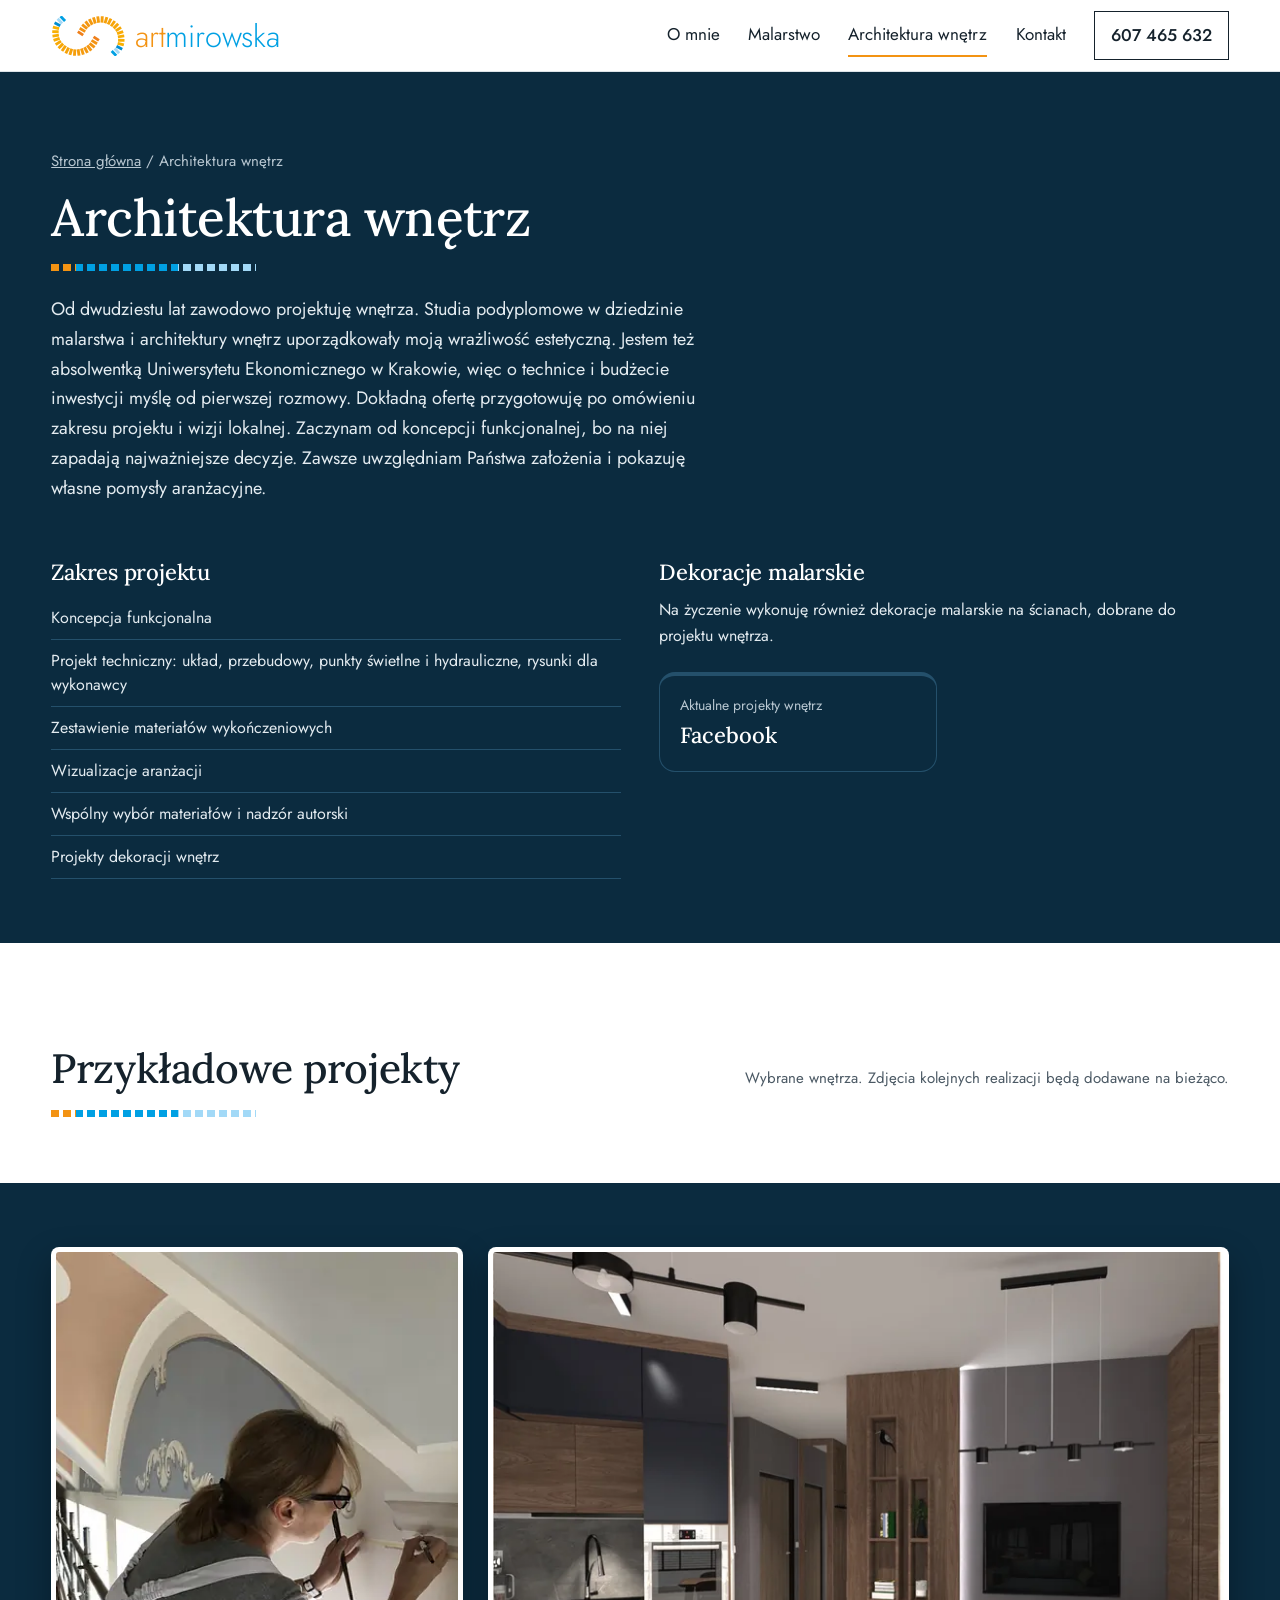
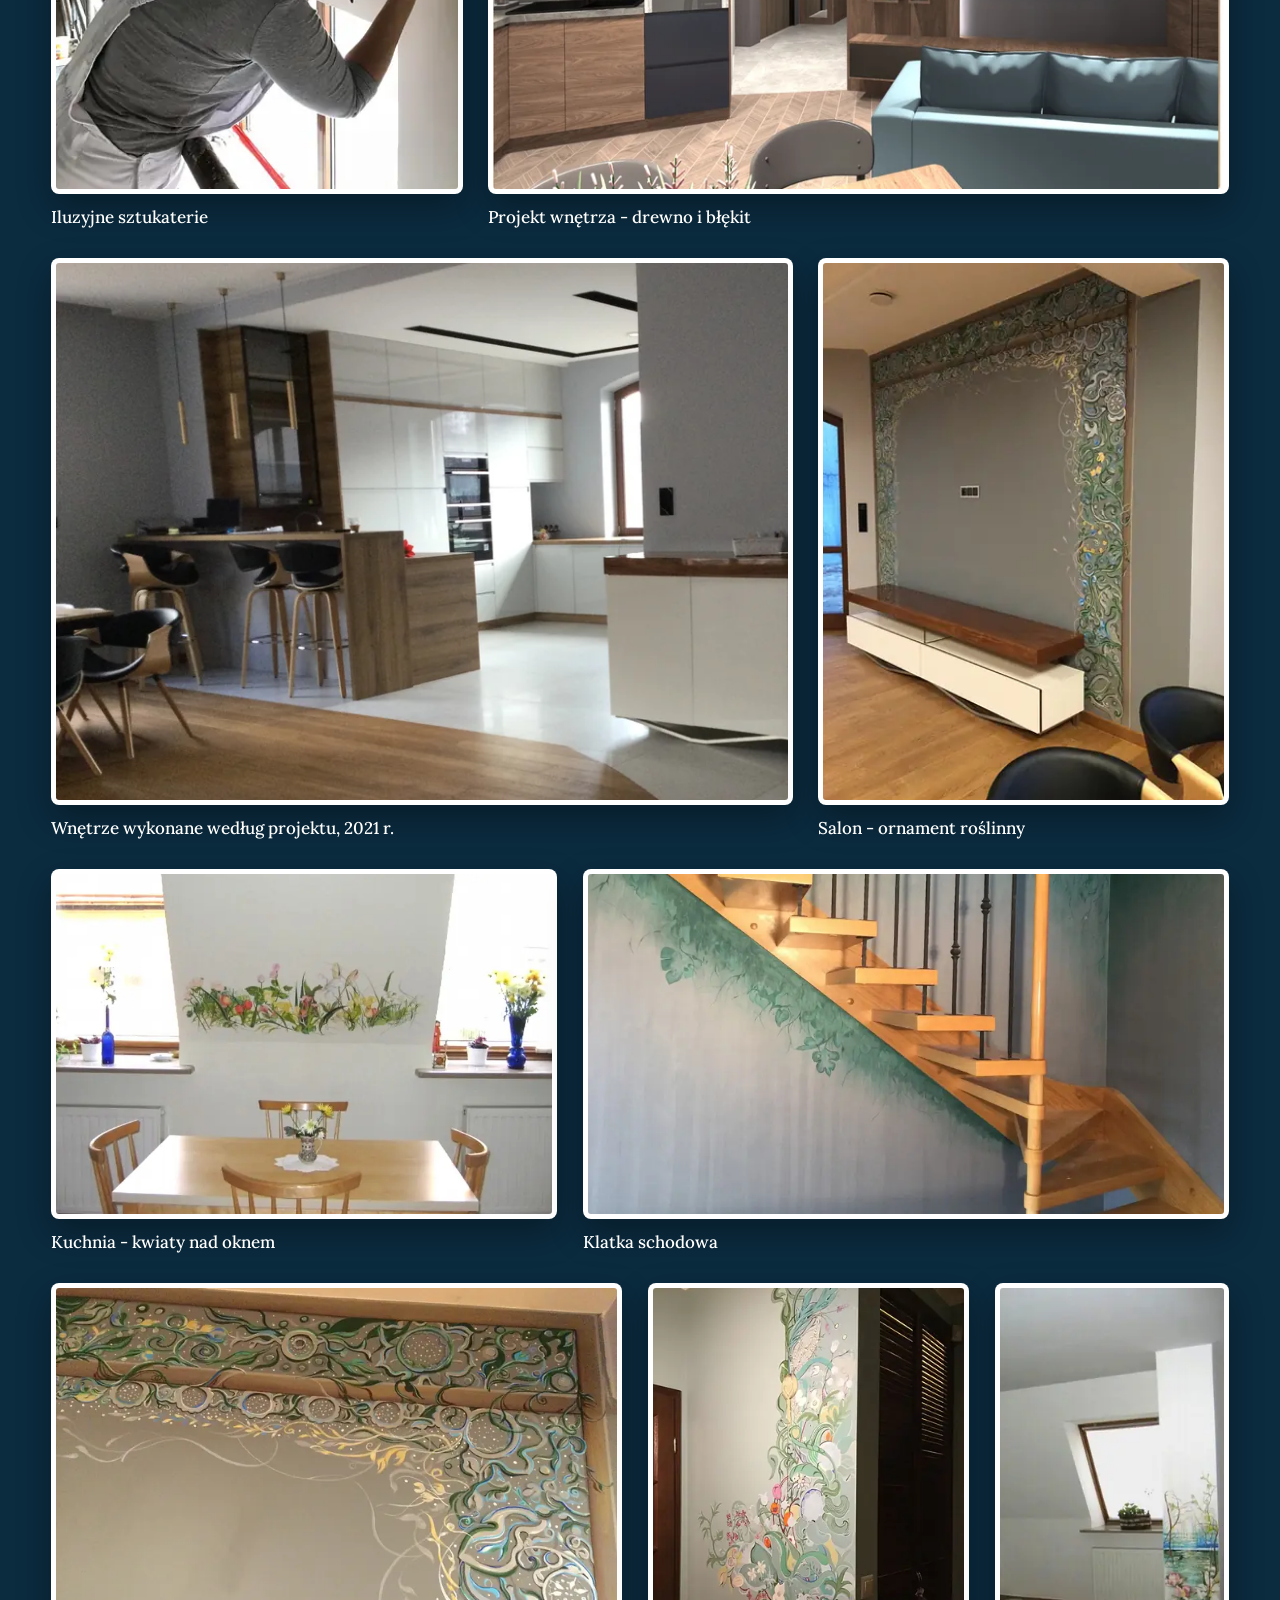
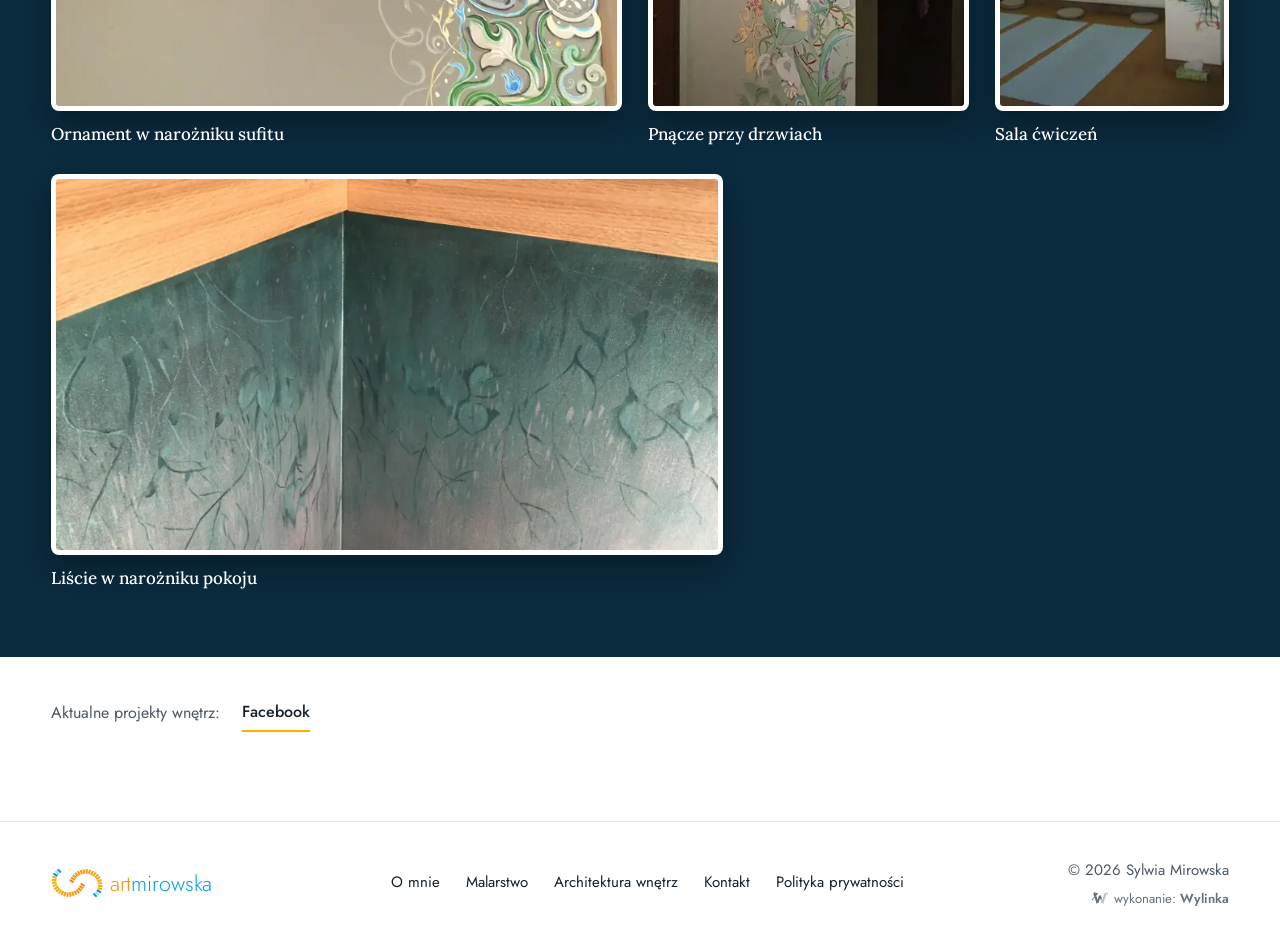
==== architektura-wnetrz.html @ b1133f55 "Galeria: dostepny w sprzedazy, link do galerii przy obrazie (takze w powiekszeniu)" ====
<!doctype html>
<html lang="pl">
<head>
<meta charset="utf-8">
<meta name="viewport" content="width=device-width, initial-scale=1">
<title>Architektura i projektowanie wnętrz, malarstwo ścienne | Sylwia Mirowska</title>
<meta name="description" content="Projekty wnętrz od koncepcji funkcjonalnej po nadzór autorski oraz malarstwo ścienne wykonywane własnoręcznie. Sylwia Mirowska, Kraków.">
<meta name="robots" content="noindex, nofollow" data-podglad>
<link rel="canonical" href="https://wylinka-podglad.pl/artmirowska-koncepcja/architektura-wnetrz.html">
<meta name="theme-color" content="#ffffff">
<link rel="icon" href="data:image/svg+xml,%3Csvg%20xmlns%3D%22http%3A%2F%2Fwww.w3.org%2F2000%2Fsvg%22%20viewBox%3D%22-4%20-30%20122%20122%22%3E%3Cg%20id%3D%22hk%22%3E%3Crect%20x%3D%2215.80%22%20y%3D%22-0.90%22%20width%3D%224.4%22%20height%3D%229.8%22%20fill%3D%22%2300A0E3%22%20transform%3D%22rotate%28135.1%2018.00%204.00%29%22%2F%3E%3Crect%20x%3D%2211.30%22%20y%3D%222.98%22%20width%3D%224.4%22%20height%3D%229.8%22%20fill%3D%22%23A2D9F7%22%20transform%3D%22rotate%28137.2%2013.50%207.88%29%22%2F%3E%3Crect%20x%3D%227.54%22%20y%3D%227.58%22%20width%3D%224.4%22%20height%3D%229.8%22%20fill%3D%22%23008DD2%22%20transform%3D%22rotate%28117.8%209.74%2012.48%29%22%2F%3E%3Crect%20x%3D%225.42%22%20y%3D%2213.16%22%20width%3D%224.4%22%20height%3D%229.8%22%20fill%3D%22%23F9B101%22%20transform%3D%22rotate%28104.3%207.62%2018.06%29%22%2F%3E%3Crect%20x%3D%224.60%22%20y%3D%2219.04%22%20width%3D%224.4%22%20height%3D%229.8%22%20fill%3D%22%23F9AF02%22%20transform%3D%22rotate%2891.2%206.80%2023.94%29%22%2F%3E%3Crect%20x%3D%224.97%22%20y%3D%2224.99%22%20width%3D%224.4%22%20height%3D%229.8%22%20fill%3D%22%23F8AD03%22%20transform%3D%22rotate%2881.8%207.17%2029.89%29%22%2F%3E%3Crect%20x%3D%226.34%22%20y%3D%2230.77%22%20width%3D%224.4%22%20height%3D%229.8%22%20fill%3D%22%23F8AB05%22%20transform%3D%22rotate%2870.7%208.54%2035.67%29%22%2F%3E%3Crect%20x%3D%229.02%22%20y%3D%2236.08%22%20width%3D%224.4%22%20height%3D%229.8%22%20fill%3D%22%23F7A906%22%20transform%3D%22rotate%2856.2%2011.22%2040.98%29%22%2F%3E%3Crect%20x%3D%2212.81%22%20y%3D%2240.68%22%20width%3D%224.4%22%20height%3D%229.8%22%20fill%3D%22%23F7A707%22%20transform%3D%22rotate%2845.1%2015.01%2045.58%29%22%2F%3E%3Crect%20x%3D%2217.38%22%20y%3D%2244.51%22%20width%3D%224.4%22%20height%3D%229.8%22%20fill%3D%22%23F7A508%22%20transform%3D%22rotate%2834.9%2019.58%2049.41%29%22%2F%3E%3Crect%20x%3D%2222.51%22%20y%3D%2247.56%22%20width%3D%224.4%22%20height%3D%229.8%22%20fill%3D%22%23F6A309%22%20transform%3D%22rotate%2826.5%2024.71%2052.46%29%22%2F%3E%3Crect%20x%3D%2228.02%22%20y%3D%2249.80%22%20width%3D%224.4%22%20height%3D%229.8%22%20fill%3D%22%23F6A10B%22%20transform%3D%22rotate%2817.2%2030.22%2054.70%29%22%2F%3E%3Crect%20x%3D%2233.89%22%20y%3D%2250.89%22%20width%3D%224.4%22%20height%3D%229.8%22%20fill%3D%22%23F59F0C%22%20transform%3D%22rotate%283.2%2036.09%2055.79%29%22%2F%3E%3Crect%20x%3D%2239.85%22%20y%3D%2250.61%22%20width%3D%224.4%22%20height%3D%229.8%22%20fill%3D%22%23F59D0D%22%20transform%3D%22rotate%28-8.1%2042.05%2055.51%29%22%2F%3E%3Crect%20x%3D%2245.64%22%20y%3D%2249.31%22%20width%3D%224.4%22%20height%3D%229.8%22%20fill%3D%22%23F59B0E%22%20transform%3D%22rotate%28-17.1%2047.84%2054.21%29%22%2F%3E%3Crect%20x%3D%2251.14%22%20y%3D%2247.05%22%20width%3D%224.4%22%20height%3D%229.8%22%20fill%3D%22%23F4990F%22%20transform%3D%22rotate%28-27.6%2053.34%2051.95%29%22%2F%3E%3Crect%20x%3D%2256.17%22%20y%3D%2243.84%22%20width%3D%224.4%22%20height%3D%229.8%22%20fill%3D%22%23F49711%22%20transform%3D%22rotate%28-37.4%2058.37%2048.74%29%22%2F%3E%3Crect%20x%3D%2260.47%22%20y%3D%2239.74%22%20width%3D%224.4%22%20height%3D%229.8%22%20fill%3D%22%23F39512%22%20transform%3D%22rotate%28-51.6%2062.67%2044.64%29%22%2F%3E%3Crect%20x%3D%2263.79%22%20y%3D%2234.78%22%20width%3D%224.4%22%20height%3D%229.8%22%20fill%3D%22%23F39313%22%20transform%3D%22rotate%28-59.3%2065.99%2039.68%29%22%2F%3E%3Crect%20x%3D%2266.79%22%20y%3D%2229.62%22%20width%3D%224.4%22%20height%3D%229.8%22%20fill%3D%22%23EF7F1A%22%20transform%3D%22rotate%28-56.4%2068.99%2034.52%29%22%2F%3E%3C%2Fg%3E%3Cuse%20xmlns%3Axlink%3D%22http%3A%2F%2Fwww.w3.org%2F1999%2Fxlink%22%20href%3D%22%23hk%22%20transform%3D%22rotate%28180%2057%2030.5%29%22%2F%3E%3C%2Fsvg%3E">
<link rel="preload" href="fonts/lora-rdzen.woff2" as="font" type="font/woff2" crossorigin>
<link rel="preload" href="fonts/jost-rdzen.woff2" as="font" type="font/woff2" crossorigin>
<link rel="stylesheet" href="style.css?v=2711b">
</head>
<body>
<a class="skip" href="#tresc">Przejdź do treści</a>
<svg width="0" height="0" style="position:absolute" aria-hidden="true"><defs><symbol id="znak" viewBox="0 0 114 61"><g id="hk"><rect x="15.80" y="-0.90" width="4.4" height="9.8" fill="#00A0E3" transform="rotate(135.1 18.00 4.00)"/><rect x="11.30" y="2.98" width="4.4" height="9.8" fill="#A2D9F7" transform="rotate(137.2 13.50 7.88)"/><rect x="7.54" y="7.58" width="4.4" height="9.8" fill="#008DD2" transform="rotate(117.8 9.74 12.48)"/><rect x="5.42" y="13.16" width="4.4" height="9.8" fill="#F9B101" transform="rotate(104.3 7.62 18.06)"/><rect x="4.60" y="19.04" width="4.4" height="9.8" fill="#F9AF02" transform="rotate(91.2 6.80 23.94)"/><rect x="4.97" y="24.99" width="4.4" height="9.8" fill="#F8AD03" transform="rotate(81.8 7.17 29.89)"/><rect x="6.34" y="30.77" width="4.4" height="9.8" fill="#F8AB05" transform="rotate(70.7 8.54 35.67)"/><rect x="9.02" y="36.08" width="4.4" height="9.8" fill="#F7A906" transform="rotate(56.2 11.22 40.98)"/><rect x="12.81" y="40.68" width="4.4" height="9.8" fill="#F7A707" transform="rotate(45.1 15.01 45.58)"/><rect x="17.38" y="44.51" width="4.4" height="9.8" fill="#F7A508" transform="rotate(34.9 19.58 49.41)"/><rect x="22.51" y="47.56" width="4.4" height="9.8" fill="#F6A309" transform="rotate(26.5 24.71 52.46)"/><rect x="28.02" y="49.80" width="4.4" height="9.8" fill="#F6A10B" transform="rotate(17.2 30.22 54.70)"/><rect x="33.89" y="50.89" width="4.4" height="9.8" fill="#F59F0C" transform="rotate(3.2 36.09 55.79)"/><rect x="39.85" y="50.61" width="4.4" height="9.8" fill="#F59D0D" transform="rotate(-8.1 42.05 55.51)"/><rect x="45.64" y="49.31" width="4.4" height="9.8" fill="#F59B0E" transform="rotate(-17.1 47.84 54.21)"/><rect x="51.14" y="47.05" width="4.4" height="9.8" fill="#F4990F" transform="rotate(-27.6 53.34 51.95)"/><rect x="56.17" y="43.84" width="4.4" height="9.8" fill="#F49711" transform="rotate(-37.4 58.37 48.74)"/><rect x="60.47" y="39.74" width="4.4" height="9.8" fill="#F39512" transform="rotate(-51.6 62.67 44.64)"/><rect x="63.79" y="34.78" width="4.4" height="9.8" fill="#F39313" transform="rotate(-59.3 65.99 39.68)"/><rect x="66.79" y="29.62" width="4.4" height="9.8" fill="#EF7F1A" transform="rotate(-56.4 68.99 34.52)"/></g><use href="#hk" transform="rotate(180 57 30.5)"/></symbol></defs></svg>
<header class="top" id="top">
<div class="wrap">
<a class="logo" href="index.html" aria-label="artmirowska - Sylwia Mirowska, strona główna"><svg viewBox="0 0 382 61" role="img" aria-hidden="true" focusable="false"><use href="#znak" width="114" height="61"/><text x="128" y="47" font-family="Jost, Arial, sans-serif" font-weight="300" font-size="47" letter-spacing="-0.3"><tspan fill="#F39313">art</tspan><tspan fill="#00A0E3">mirowska</tspan></text></svg></a>
<button class="burger" id="burger" type="button" aria-label="Otwórz menu" aria-expanded="false" aria-controls="menu"><i></i><i></i><i></i></button>
<nav class="menu" id="menu" aria-label="Główne menu">
<a href="o-mnie.html">O mnie</a><a href="malarstwo.html">Malarstwo</a><a href="architektura-wnetrz.html" class=on aria-current=page>Architektura wnętrz</a><a href="kontakt.html">Kontakt</a>
<a class="tel" href="tel:+48607465632">607 465 632</a>
</nav>
</div>
</header>
<main id="tresc">
<section class="ciemna">
<div class="wrap ph">
<p class="okr" style="color:#b8c7d1"><a href="index.html" style="color:#b8c7d1">Strona główna</a> / Architektura wnętrz</p>
<h1>Architektura wnętrz</h1><span class="kr b" aria-hidden="true"></span>
<p class="wst" style="color:#e3ebf0">Od dwudziestu lat zawodowo projektuję wnętrza. Studia podyplomowe w dziedzinie malarstwa i architektury wnętrz uporządkowały moją wrażliwość estetyczną. Jestem też absolwentką Uniwersytetu Ekonomicznego w Krakowie, więc o technice i budżecie inwestycji myślę od pierwszej rozmowy. Dokładną ofertę przygotowuję po omówieniu zakresu projektu i wizji lokalnej. Zaczynam od koncepcji funkcjonalnej, bo na niej zapadają najważniejsze decyzje. Zawsze uwzględniam Państwa założenia i pokazuję własne pomysły aranżacyjne.</p>
</div>
<div class="wrap" style="padding-bottom:clamp(40px,5vw,72px)">
<div class="dwa">
<div><h3>Zakres projektu</h3><ul><li>Koncepcja funkcjonalna</li><li>Projekt techniczny: układ, przebudowy, punkty świetlne i hydrauliczne, rysunki dla wykonawcy</li><li>Zestawienie materiałów wykończeniowych</li><li>Wizualizacje aranżacji</li><li>Wspólny wybór materiałów i nadzór autorski</li><li>Projekty dekoracji wnętrz</li></ul></div>
<div><h3>Dekoracje malarskie</h3><p>Na życzenie wykonuję również dekoracje malarskie na ścianach, dobrane do projektu wnętrza.</p><div class="baner" style="margin-top:22px"><a class="fb" href="https://www.facebook.com/Art-Mirowska-Projektowanie-wnętrz-107998254076438/" rel="noopener" style="background:transparent;color:#fff;border-color:#24506b"><span style="color:#b8c7d1">Aktualne projekty wnętrz</span><b>Facebook</b></a></div></div>
</div>
</div>
</section>
<section class="sek wn-tyt">
<div class="wrap">
<div class="wn-h"><div><h2>Przykładowe projekty</h2><span class="kr b" aria-hidden="true"></span></div><p style="color:var(--muted)">Wybrane wnętrza. Zdjęcia kolejnych realizacji będą dodawane na bieżąco.</p></div>
</div>
</section>
<section class="ciemna wn-gal">
<div class="wrap">
<div class="ramki"><div class="siatka"><figure class="ob" style="--r:0.7522"><button type="button" data-lb="wn" data-src="foto/w-sztukaterie-762.webp" data-mid="foto/w-sztukaterie-391.webp" data-cap="Iluzyjne sztukaterie - malarstwo ścienne"><img data-src="foto/w-sztukaterie-226.webp" data-srcset="foto/w-sztukaterie-226.webp 226w, foto/w-sztukaterie-391.webp 391w, foto/w-sztukaterie-762.webp 762w" sizes="(max-width:760px) 47vw, 343px" width="226" height="300" decoding="async" alt="Iluzyjne sztukaterie"></button><figcaption><b>Iluzyjne sztukaterie</b></figcaption></figure><figure class="ob" style="--r:1.3526"><button type="button" data-lb="wn" data-src="foto/w-drewno-1100.webp" data-mid="foto/w-drewno-750.webp" data-cap="Projekt wnętrza - drewno i błękit, nowoczesny salon z kuchnią"><img data-src="foto/w-drewno-420.webp" data-srcset="foto/w-drewno-420.webp 420w, foto/w-drewno-750.webp 750w, foto/w-drewno-1100.webp 1100w" sizes="(max-width:760px) 92vw, 600px" width="420" height="311" decoding="async" alt="Projekt wnętrza - drewno i błękit"></button><figcaption><b>Projekt wnętrza - drewno i błękit</b></figcaption></figure><figure class="ob" style="--r:1.3541"><button type="button" data-lb="wn" data-src="foto/w-wnetrze2021-1100.webp" data-mid="foto/w-wnetrze2021-750.webp" data-cap="Wnętrze wykonane według projektu, 2021 r."><img data-src="foto/w-wnetrze2021-420.webp" data-srcset="foto/w-wnetrze2021-420.webp 420w, foto/w-wnetrze2021-750.webp 750w, foto/w-wnetrze2021-1100.webp 1100w" sizes="(max-width:760px) 92vw, 600px" width="420" height="310" decoding="async" alt="Wnętrze wykonane według projektu, 2021 r."></button><figcaption><b>Wnętrze wykonane według projektu, 2021 r.</b></figcaption></figure><figure class="ob" style="--r:0.7500"><button type="button" data-lb="wn" data-src="foto/w-salon-750.webp" data-mid="foto/w-salon-390.webp" data-cap="Salon - ornament roślinny - malarstwo ścienne"><img data-src="foto/w-salon-225.webp" data-srcset="foto/w-salon-225.webp 225w, foto/w-salon-390.webp 390w, foto/w-salon-750.webp 750w" sizes="(max-width:760px) 47vw, 342px" width="225" height="300" decoding="async" alt="Salon - ornament roślinny"></button><figcaption><b>Salon - ornament roślinny</b></figcaption></figure><figure class="ob" style="--r:1.4427"><button type="button" data-lb="wn" data-src="foto/w-kuchnia-818.webp" data-mid="foto/w-kuchnia-750.webp" data-cap="Kuchnia - kwiaty nad oknem - malarstwo ścienne"><img data-src="foto/w-kuchnia-433.webp" data-srcset="foto/w-kuchnia-433.webp 433w, foto/w-kuchnia-750.webp 750w, foto/w-kuchnia-818.webp 818w" sizes="(max-width:760px) 92vw, 658px" width="433" height="300" decoding="async" alt="Kuchnia - kwiaty nad oknem"></button><figcaption><b>Kuchnia - kwiaty nad oknem</b></figcaption></figure><figure class="ob" style="--r:1.8420"><button type="button" data-lb="wn" data-src="foto/w-schody-886.webp" data-mid="foto/w-schody-886.webp" data-cap="Klatka schodowa - malarstwo ścienne"><img data-src="foto/w-schody-553.webp" data-srcset="foto/w-schody-553.webp 553w, foto/w-schody-886.webp 886w" sizes="(max-width:760px) 92vw, 840px" width="553" height="300" decoding="async" alt="Klatka schodowa"></button><figcaption><b>Klatka schodowa</b></figcaption></figure><figure class="ob" style="--r:1.3330"><button type="button" data-lb="wn" data-src="foto/w-naroze-1333.webp" data-mid="foto/w-naroze-693.webp" data-cap="Ornament w narożniku sufitu - malarstwo ścienne"><img data-src="foto/w-naroze-400.webp" data-srcset="foto/w-naroze-400.webp 400w, foto/w-naroze-693.webp 693w, foto/w-naroze-1333.webp 1333w" sizes="(max-width:760px) 92vw, 608px" width="400" height="300" decoding="async" alt="Ornament w narożniku sufitu"></button><figcaption><b>Ornament w narożniku sufitu</b></figcaption></figure><figure class="ob" style="--r:0.7500"><button type="button" data-lb="wn" data-src="foto/w-pnacze-750.webp" data-mid="foto/w-pnacze-390.webp" data-cap="Pnącze przy drzwiach - malarstwo ścienne"><img data-src="foto/w-pnacze-225.webp" data-srcset="foto/w-pnacze-225.webp 225w, foto/w-pnacze-390.webp 390w, foto/w-pnacze-750.webp 750w" sizes="(max-width:760px) 47vw, 342px" width="225" height="300" decoding="async" alt="Pnącze przy drzwiach"></button><figcaption><b>Pnącze przy drzwiach</b></figcaption></figure><figure class="ob" style="--r:0.5462"><button type="button" data-lb="wn" data-src="foto/w-sala-497.webp" data-mid="foto/w-sala-284.webp" data-cap="Sala ćwiczeń - malarstwo ścienne"><img data-src="foto/w-sala-164.webp" data-srcset="foto/w-sala-164.webp 164w, foto/w-sala-284.webp 284w, foto/w-sala-497.webp 497w" sizes="(max-width:760px) 47vw, 249px" width="164" height="300" decoding="async" alt="Sala ćwiczeń"></button><figcaption><b>Sala ćwiczeń</b></figcaption></figure><figure class="ob" style="--r:1.7647"><button type="button" data-lb="wn" data-src="foto/w-zielona-900.webp" data-mid="foto/w-zielona-900.webp" data-cap="Liście w narożniku pokoju - malarstwo ścienne"><img data-src="foto/w-zielona-529.webp" data-srcset="foto/w-zielona-529.webp 529w, foto/w-zielona-900.webp 900w" sizes="(max-width:760px) 92vw, 805px" width="529" height="300" decoding="async" alt="Liście w narożniku pokoju"></button><figcaption><b>Liście w narożniku pokoju</b></figcaption></figure></div></div>
</div>
</section>
<section class="wn-soc">
<div class="wrap">
<p class="soc">Aktualne projekty wnętrz: <a href="https://www.facebook.com/Art-Mirowska-Projektowanie-wnętrz-107998254076438/" rel="noopener">Facebook</a></p>
</div>
</section>

</main>
<footer class="stopka">
<div class="wrap">
<a class="logo" href="index.html" aria-label="artmirowska, strona główna"><svg viewBox="0 0 382 61" role="img" aria-hidden="true" focusable="false"><use href="#znak" width="114" height="61"/><text x="128" y="47" font-family="Jost, Arial, sans-serif" font-weight="300" font-size="47" letter-spacing="-0.3"><tspan fill="#F39313">art</tspan><tspan fill="#00A0E3">mirowska</tspan></text></svg></a>
<nav aria-label="Stopka"><a href="o-mnie.html">O mnie</a><a href="malarstwo.html">Malarstwo</a><a href="architektura-wnetrz.html">Architektura wnętrz</a><a href="kontakt.html">Kontakt</a><a href="polityka-prywatnosci.html">Polityka prywatności</a></nav>
<div class="pr"><span>© <span id="rok">2026</span> Sylwia Mirowska</span><a class="wylinka-badge" href="https://wylinka.pl/?utm_source=artmirowska.pl&amp;utm_medium=stopka&amp;utm_campaign=wykonanie" rel="noopener" title="Strona wykonana przez Wylinka"><svg viewBox="0 0 64 64" aria-hidden="true" focusable="false" fill="currentColor"><path d="M9.8 22.8l-1.2-7.9 2.2-3.7 15.5 4.6-.5 1.5-7.2 5.5 4.7 15.6 5-15.6 7 0 4.1 12.7-4.2-.9-2.6 1.8-.8-2.2-5.3 15.6-4.3 0 .4 .2-2.1 2.8-1.3-1.1 1.1-1.4-3.1 .2-.1-1.7 2.2-.1-5.7-16.5-4.8 .6-.8 3.1 0 .5-.3 .5 .8 2.2-1.6 .5-.4-1.3-.8 1.6-1.5-.8 .8-1.6-1.4 .6-.6-1.6 2.3-.8 .2-.4 1.3-4.8 5.9-.8-2.4-6.9zM15.2 13.7l-.1-.4-.4 .8-.1 .8 .1 1 .1 .4 .3 .7 .3-.9 .1-.7 0-.8z"/><path class="wy-pod" d="M37.1 49.8l-4.5-13.3 2.6-1.8 4.2 .9 .9 2.8 3-9.7 0-.5 .1-.8 3.2-8.4 .5-1 .6-1 .9-1.1 1.3-1 1.1-.7 1.4-.5 1.4-.3 .7 0 .9 0 1.2 .3 1.4 .6 .8 .5 .7 .7 .6 .7 .5 .9 .3 .9 .1 .9 0 .8-.2 .9-.5 .9-.5 .6-.7 .5-.7 .3-.1-.1 0-.1 .5-.5 .3-.7 .2-.5 0-.6-.1-.6-.3-.7-.4-.5-.4-.4-.5-.3-.6-.3-.7 0-.7 .1-.6 .1-.5 .4-.5 .5-.3 .5-.2 .7-.1 1.5-1.4 5.1-.8 3.3-.3 .7-.5 .7-6 17.5 1.9 .1-.1 1.7-3.1-.2 1.1 1.4-1.3 1.1-2.1-2.8 .4-.2z"/><path class="wy-old" d="M40.8 50l.4-.2-4.1 0-4.2-12.5 2.5-1.7 4.3 .9 .6 1.9 .6-1.6 0-.3 2.4-7.8 0-.5 .1-.8 3.2-8.4 .4-.8 .6-.9 .9-1.2 .9-.9 1.3-.8 1.4-.6 1.2-.3 1.4-.1 1.3 .1 .6 .2 .8 .3 1.1 .6 .9 .7 .7 .9 .5 .9 .3 .9 .1 1.1-.1 .9-.3 .9-.4 .7-.6 .7-.6 .4-.6 .2-.1-.1 0-.1 .5-.5 .3-.7 .2-.5 0-.5-.1-.6-.2-.6-.3-.5-.4-.5-.5-.3-.6-.3-.7-.1-.6 0-.6 .1-.6 .3-.6 .5-.3 .4-.2 .5-.1 .5-.1 1.5-1.4 5.1-.8 3.3-.3 .7-.5 .7-6 17.5 1.9 .1-.1 1.7-3.1-.2 1.1 1.4-1.3 1.1zM49.6 17.1l.6 1.7-1.5 1.9 .4 .4 1.8-2.1-.7-2.1zM48.1 28.3l.5 1.8-1.7 1.8 .4 .4 1.9-2-.6-2.2zM37.9 41.7l1.7-1.5-.4-.4-1.7 1.4zM42.6 38.7l-1.5 2.8 1.1 2-1.3 2.6 .5 .2 1.5-2.8-1.1-2 1.4-2.5z"/></svg><span>wykonanie: <b>Wylinka</b></span></a></div>
</div>
</footer>
<div class="lb" id="lb" role="dialog" aria-modal="true" aria-label="Powiększenie">
<figure><img alt=""><figcaption></figcaption></figure>
<button class="x" type="button" aria-label="Zamknij"><svg viewBox="0 0 22 22" aria-hidden="true"><path d="M3 3l16 16M19 3 3 19" stroke="currentColor" stroke-width="1.8"/></svg></button>
<button class="p" type="button" aria-label="Poprzednie"><svg viewBox="0 0 22 22" aria-hidden="true"><path d="M14 3 6 11l8 8" fill="none" stroke="currentColor" stroke-width="1.8"/></svg></button>
<button class="n" type="button" aria-label="Następne"><svg viewBox="0 0 22 22" aria-hidden="true"><path d="M8 3l8 8-8 8" fill="none" stroke="currentColor" stroke-width="1.8"/></svg></button>
</div>
<script src="app.js?v=2711b" defer></script>
</body>
</html>
---- style.css ----
@font-face{font-family:Lora;font-weight:400 700;font-display:swap;src:url(fonts/lora-rdzen.woff2) format("woff2");unicode-range:U+0020-007E,U+00A0,U+00A9,U+00AB,U+00B0,U+00B7,U+00BB,U+00D3,U+00D7,U+00F3,U+2013-2014,U+2018-2019,U+201C-201E,U+2022,U+2026}
@font-face{font-family:Lora;font-weight:400 700;font-display:swap;src:url(fonts/lora-pl.woff2) format("woff2");unicode-range:U+0104-0107,U+0118-0119,U+0141-0144,U+015A-015B,U+0179-017C}
@font-face{font-family:Jost;font-weight:300 700;font-display:swap;src:url(fonts/jost-rdzen.woff2) format("woff2");unicode-range:U+0020-007E,U+00A0-00FF,U+2013-2026,U+20AC}
@font-face{font-family:Jost;font-weight:300 700;font-display:swap;src:url(fonts/jost-pl.woff2) format("woff2");unicode-range:U+0104-0107,U+0118-0119,U+0141-0144,U+015A-015B,U+0179-017C}
@font-face{font-family:"Lora fb";src:local("Georgia");size-adjust:104%;ascent-override:88%;descent-override:24%}
@font-face{font-family:"Jost fb";src:local("Arial");size-adjust:100%;ascent-override:100%;descent-override:30%}
:root{--ink:#15222c;--muted:#4b5964;--gray:#f2f4f6;--line:#dde3e8;--or:#f39313;--ye:#f9b101;--bl:#00a0e3;--bld:#0072ad;--ort:#a65800;--dark:#0b2b3f;
--g:clamp(16px,4vw,72px);--wrap:min(100% - 2*var(--g),1680px);--wide:min(100% - 2*clamp(16px,3vw,56px),1840px);--hd:72px;
--serif:Lora,"Lora fb",Georgia,serif;--sans:Jost,"Jost fb",Arial,sans-serif}
*,*::before,*::after{box-sizing:border-box}
html{scroll-behavior:smooth;scroll-padding-top:var(--hd);-webkit-text-size-adjust:100%}
body{margin:0;background:#fff;color:var(--ink);font:400 17px/1.65 var(--sans);-webkit-font-smoothing:antialiased;overflow-x:hidden}
img{display:block;max-width:100%}
a{color:var(--bld)}
button{font:inherit;color:inherit}
h1,h2,h3{font-family:var(--serif);font-weight:500;line-height:1.15;margin:0;letter-spacing:-.01em}
p{margin:0 0 1em}
.wrap{width:var(--wrap);margin-inline:auto}
.skip{position:absolute;left:-999px;top:8px;background:#fff;padding:8px 12px;z-index:99}.skip:focus{left:8px}
/* naglowek */
.top{position:sticky;top:0;z-index:50;background:#fff;border-bottom:1px solid var(--line)}
.top .wrap{height:calc(var(--hd) - 1px);display:flex;align-items:center;justify-content:space-between;gap:24px}
.logo{display:flex;align-items:center;text-decoration:none;flex:none}
.logo svg{height:40px;width:auto}
.menu{display:flex;align-items:center;gap:clamp(18px,2.2vw,40px)}
.menu a{color:var(--ink);text-decoration:none;font-size:17px;padding:6px 0;border-bottom:2px solid transparent}
.menu a:hover{border-color:var(--ye)}
.menu a.on{border-color:var(--or)}
.menu .tel{font-weight:500;padding:9px 16px;border:1px solid var(--ink);border-bottom-width:1px}
.menu .tel:hover{background:var(--ink);color:#fff}
.burger{display:none;width:44px;height:44px;border:0;background:none;padding:10px;cursor:pointer}
.burger i{display:block;height:2px;background:var(--ink);margin:6px 0;transition:transform .2s}
/* kreski z logo */
.kr{display:block;height:7px;width:clamp(150px,16vw,230px);margin:18px 0 0;background:linear-gradient(90deg,#00a0e3 0 12%,#f9b101 12% 62%,#f39313 62%);
-webkit-mask:repeating-linear-gradient(90deg,#000 0 8px,transparent 8px 12px);mask:repeating-linear-gradient(90deg,#000 0 8px,transparent 8px 12px)}
.kr.b{background:linear-gradient(90deg,#f39313 0 12%,#00a0e3 12% 62%,#a2d9f7 62%)}
/* hero */
.hero{position:relative;min-height:max(540px,calc(100svh - var(--hd)));display:flex;align-items:flex-end;background:#c79a4f;overflow:hidden}
.hero picture,.hero picture img{position:absolute;inset:0;width:100%;height:100%}
.hero picture img{object-fit:cover;object-position:68% 50%}
.ety{position:relative;margin:0 0 clamp(28px,5vh,64px) max(var(--g),calc((100% - 1680px)/2));background:#fff;padding:clamp(26px,2.4vw,40px) clamp(26px,2.6vw,44px) clamp(22px,2vw,30px);width:min(560px,100% - 2*var(--g));box-shadow:0 18px 50px rgba(20,25,30,.22)}
.ety .kr{position:absolute;top:0;left:clamp(26px,2.6vw,44px);margin:0;transform:translateY(-50%);height:9px}
.hero h1{font-size:clamp(38px,3.6vw,58px)}
.hero h1 span{display:block;font-family:var(--sans);font-weight:400;font-size:.43em;letter-spacing:0;margin-top:.55em;color:var(--muted)}
.hero .lead{margin:18px 0 26px;font-size:clamp(17px,1.15vw,19px);color:var(--ink);max-width:44ch}
.btn{display:inline-flex;align-items:center;gap:12px;background:var(--or);color:var(--ink);text-decoration:none;font-weight:500;font-size:17px;padding:14px 26px;border:0;cursor:pointer;transition:background .2s}
.btn:hover{background:var(--ye)}
.btn svg{width:22px;height:10px}
.podpis{margin:22px 0 0;padding-top:14px;border-top:1px solid var(--line);font-size:14px;color:var(--muted);line-height:1.45}
.podpis i{font-family:var(--serif)}
.podpis .m{display:none}
@media (orientation:portrait){.hero picture img{object-position:50% 30%}.podpis .d{display:none}.podpis .m{display:inline}}
/* sekcje */
section{position:relative}
.sek{padding:clamp(64px,8vw,128px) 0}
.szary{background:var(--gray)}
h2{font-size:clamp(34px,3.2vw,52px)}
h3{font-size:clamp(22px,1.6vw,27px)}
.wst{font-size:clamp(18px,1.25vw,20px)}
/* o mnie */
.om{display:grid;grid-template-columns:minmax(0,1.05fr) minmax(0,.95fr);gap:clamp(36px,6vw,110px);align-items:center}
.om-gl{display:flex;align-items:center;gap:22px;margin-bottom:30px}
.om-gl img{width:96px;height:96px;border-radius:50%;object-fit:cover;flex:none}
.cyt{font-family:var(--serif);font-size:clamp(23px,1.9vw,31px);line-height:1.38;margin:0 0 28px;max-width:30ch}
.om-tx p{max-width:62ch;color:var(--ink)}
.om-tx p.sz{color:var(--muted)}
.om-foto{margin:0;position:relative}
.om-foto img{width:100%;height:auto;aspect-ratio:760/1020;object-fit:cover;max-height:78vh}
.om-foto figcaption{font-size:14px;color:var(--muted);margin-top:10px}
/* malarstwo */
.mal-gl{display:grid;grid-template-columns:minmax(0,1fr) minmax(0,1fr);gap:clamp(36px,6vw,110px);align-items:start;margin-bottom:clamp(44px,5vw,72px)}
.mal-gl .wst{margin-top:28px;max-width:58ch}
.wyd h3{margin-bottom:14px}
.wyd ul{list-style:none;margin:0;padding:0;border-top:1px solid var(--line)}
.wyd li{display:grid;grid-template-columns:92px minmax(0,1fr);gap:16px;padding:13px 0;border-bottom:1px solid var(--line);font-size:16px;line-height:1.5}
.wyd li b{font-weight:500;color:var(--ort)}
.wyd .wcz{font-size:15px;color:var(--muted);margin:14px 0 0}
.pas-w{width:var(--wide);margin-inline:auto}
.pas{--h:clamp(300px,46vh,470px);display:flex;gap:clamp(18px,2vw,34px);overflow-x:auto;scroll-snap-type:x mandatory;scrollbar-width:none;padding-bottom:4px;cursor:grab;user-select:none}
.pas::-webkit-scrollbar{display:none}
.pas.drag{scroll-snap-type:none;cursor:grabbing}
.ob{flex:0 0 auto;margin:0;scroll-snap-align:start;width:calc(var(--h)*var(--r))}
.ob button{display:block;width:100%;height:var(--h);padding:0;border:0;background:#e9edf0;cursor:zoom-in}
.ob img{width:100%;height:100%;object-fit:cover}
.ob figcaption{padding-top:12px;font-size:15px;line-height:1.4;color:var(--muted)}
.ob figcaption b{display:block;font-family:var(--serif);font-weight:500;font-size:17px;color:var(--ink);margin-bottom:2px}
.ob figcaption em{font-style:normal;color:var(--ort)}
.pas-dol{display:flex;align-items:center;justify-content:space-between;gap:20px;flex-wrap:wrap;margin-top:26px}
.soc{display:flex;flex-wrap:wrap;align-items:center;gap:10px 22px;font-size:16px;color:var(--muted)}
.soc a{color:var(--ink);font-weight:500;text-decoration:none;border-bottom:2px solid var(--ye);padding:4px 0}
.nav{display:flex;gap:10px}
.nav button{width:48px;height:48px;border:1px solid var(--ink);background:#fff;cursor:pointer;display:grid;place-items:center}
.nav button:hover{background:var(--ink);color:#fff}
.nav svg{width:20px;height:12px}
/* wnetrza */
.ciemna{background:var(--dark);color:#fff}
.ciemna a{color:#fff}
.ciemna .soc{color:#b8c7d1}
.ciemna .soc a{color:#fff;border-color:var(--bl)}
.ciemna .nav button{border-color:#fff;background:transparent;color:#fff}
.ciemna .nav button:hover{background:#fff;color:var(--dark)}
.ciemna .ob button{background:#173f57}
.ciemna .ob figcaption{color:#b8c7d1}
.ciemna .ob figcaption b{color:#fff}
.wn-gl{display:grid;grid-template-columns:minmax(0,1fr) minmax(0,1fr);gap:clamp(36px,6vw,110px);margin-bottom:clamp(44px,5vw,72px)}
.wn-gl .wst{margin-top:28px;max-width:56ch;color:#e3ebf0}
.dwa{display:grid;grid-template-columns:minmax(0,1fr) minmax(0,1fr);gap:clamp(24px,3vw,48px)}
.dwa h3{margin-bottom:12px}
.dwa ul{margin:0;padding:0;list-style:none}
.dwa li{padding:9px 0;border-bottom:1px solid #24506b;font-size:16px;line-height:1.5;color:#e3ebf0}
.dwa p{font-size:16px;color:#e3ebf0}
.wn-pas .pas{--h:clamp(280px,42vh,430px)}
.wn-h{display:flex;align-items:baseline;justify-content:space-between;gap:20px;margin-bottom:22px}
.wn-h p{margin:0;color:#b8c7d1;font-size:15px}
/* kontakt */
.kon{display:grid;grid-template-columns:minmax(0,.9fr) minmax(0,1.1fr);gap:clamp(36px,6vw,110px);align-items:start}
.dane{margin:30px 0 0;font-size:18px}
.dane div{padding:14px 0;border-bottom:1px solid var(--line)}
.dane dt{font-size:14px;color:var(--muted)}
.dane dd{margin:0}
.dane .duzy{font-family:var(--serif);font-size:clamp(26px,2.2vw,34px);color:var(--ink);text-decoration:none}
.kon .soc{margin-top:26px}
form{background:#fff;padding:clamp(24px,3vw,44px);display:grid;gap:16px}
form h3{margin-bottom:4px}
label{display:grid;gap:6px;font-size:15px;color:var(--muted)}
input,select,textarea{font:inherit;font-size:17px;color:var(--ink);border:1px solid #b9c3cb;background:#fff;padding:12px 14px;border-radius:0;width:100%}
input:focus,select:focus,textarea:focus{outline:2px solid var(--bl);outline-offset:0;border-color:var(--bl)}
textarea{min-height:120px;resize:vertical}
.zg{display:flex;gap:10px;align-items:flex-start;font-size:14px;line-height:1.45}
.zg input{width:20px;height:20px;flex:none;margin-top:1px}
[aria-invalid=true]{border-color:#c0392b}
.msg{background:#eef7fc;border-left:4px solid var(--bl);padding:12px 16px;font-size:16px}
/* stopka */
.stopka{background:#fff;border-top:1px solid var(--line);padding:36px 0;font-size:15px;color:var(--muted)}
.stopka .wrap{display:grid;grid-template-columns:auto 1fr auto;gap:16px 40px;align-items:center}
.stopka nav{display:flex;flex-wrap:wrap;gap:8px 26px;justify-content:center}
.stopka nav a{color:var(--ink);text-decoration:none}
.stopka .logo svg{height:28px}
.stopka .pr{display:flex;flex-direction:column;align-items:flex-end;gap:6px}
.wylinka-badge{display:inline-flex;align-items:center;gap:.4em;color:inherit;text-decoration:none;font-size:.875em;line-height:1;opacity:.85}
.wylinka-badge:hover,.wylinka-badge:focus-visible{opacity:1}
.wylinka-badge:focus-visible{outline:2px solid currentColor;outline-offset:3px;border-radius:2px}
.wylinka-badge svg{width:18px;height:18px;flex:none;overflow:visible}
.wylinka-badge b{font-weight:600}
.wylinka-badge .wy-old{opacity:.45;transform-origin:40px 30px;transition:transform .32s cubic-bezier(.3,.7,.4,1),opacity .32s ease-out}
.wylinka-badge .wy-pod{opacity:0;transition:opacity .2s ease-out .08s}
.wylinka-badge:hover .wy-old,.wylinka-badge:focus-visible .wy-old{transform:translate(9px,7px) rotate(9deg);opacity:0}
.wylinka-badge:hover .wy-pod,.wylinka-badge:focus-visible .wy-pod{opacity:1}
@media (prefers-reduced-motion:reduce){.wylinka-badge .wy-old,.wylinka-badge .wy-pod{transition:none}.wylinka-badge:hover .wy-old,.wylinka-badge:focus-visible .wy-old{transform:none;opacity:.45}.wylinka-badge:hover .wy-pod,.wylinka-badge:focus-visible .wy-pod{opacity:0}}

/* lightbox */
.lb{position:fixed;inset:0;z-index:100;background:rgba(12,18,24,.94);display:none;align-items:center;justify-content:center}
.lb.on{display:flex}
.lb figure{margin:0;display:flex;flex-direction:column;align-items:center;gap:14px;max-width:92vw}
.lb img{max-width:92vw;max-height:80vh;width:auto;height:auto;background:#222}
.lb figcaption{color:#e6ecf0;font-size:15px;text-align:center;max-width:70ch;line-height:1.45}
.lb button{position:absolute;background:rgba(255,255,255,.1);border:0;color:#fff;width:52px;height:52px;cursor:pointer;display:grid;place-items:center}
.lb button:hover{background:rgba(255,255,255,.22)}
.lb .x{top:14px;right:14px}.lb .p{left:14px;top:50%;transform:translateY(-50%)}.lb .n{right:14px;top:50%;transform:translateY(-50%)}
.lb svg{width:22px;height:22px}
:focus-visible{outline:2px solid var(--bl);outline-offset:2px}
/* responsywnosc */
@media (max-width:1100px){
.menu a:not(.tel){font-size:16px}
}
@media (max-width:960px){
:root{--hd:62px}
.logo svg{height:30px}
.burger{display:block}
.menu{position:fixed;inset:var(--hd) 0 auto 0;background:#fff;flex-direction:column;align-items:stretch;gap:0;padding:8px var(--g) 24px;border-bottom:1px solid var(--line);box-shadow:0 20px 40px rgba(0,0,0,.08);display:none}
.top.open .menu{display:flex}
.menu a{font-size:20px;padding:14px 0;border-bottom:1px solid var(--line)}
.menu a.on{border-bottom-color:var(--line);color:var(--ort)}
.menu .tel{margin-top:16px;text-align:center;border:1px solid var(--ink)}
.top.open .burger i:nth-child(1){transform:translateY(8px) rotate(45deg)}
.top.open .burger i:nth-child(2){opacity:0}
.top.open .burger i:nth-child(3){transform:translateY(-8px) rotate(-45deg)}
.om,.mal-gl,.wn-gl,.kon{grid-template-columns:minmax(0,1fr)}
.om-foto img{max-height:none}
.stopka .wrap{grid-template-columns:1fr 1fr}
.stopka nav{grid-column:1/-1;grid-row:2;justify-content:flex-start}
}
@media (max-width:760px){
.hero{flex-direction:column;align-items:stretch;min-height:calc(100svh - var(--hd));background:#fff}
.hero picture{position:relative;flex:1 1 auto;min-height:min(60vw,30svh);inset:auto}
.hero picture img{object-position:50% 28%}
.ety{margin:0;width:100%;box-shadow:none;padding:24px var(--g) 22px}
.ety .kr{left:var(--g)}
.hero h1{font-size:clamp(30px,min(9vw,5.4svh),40px)}
.hero h1 span{font-size:.5em;margin-top:.45em}
.hero .lead{margin:12px 0 24px;font-size:16px;line-height:1.55}
.podpis{margin-top:16px;padding-top:10px;font-size:13px}
.podpis .d{display:none}.podpis .m{display:inline}
.dwa{grid-template-columns:minmax(0,1fr)}
.pas{--h:300px}
.wn-pas .pas{--h:280px}
.wyd li{grid-template-columns:78px minmax(0,1fr);gap:12px;font-size:15px}
.wn-h{flex-direction:column;gap:6px}
.nav{display:none}
}
@media (max-width:760px) and (max-height:700px){
.hero .lead{font-size:15px;margin:10px 0 24px}
.ety{padding-top:20px}
}
@media (min-width:1600px){body{font-size:18px}.wyd li,.dwa li,.dwa p{font-size:17px}.ob figcaption{font-size:16px}.ob figcaption b{font-size:18px}.podpis{font-size:15px}}
@media (min-width:2200px){:root{--wrap:min(100% - 2*var(--g),1980px);--wide:min(100% - 112px,2240px)}body{font-size:19px}.ety{margin-left:max(var(--g),calc((100% - 1980px)/2));width:620px}.hero h1{font-size:64px}.pas{--h:clamp(300px,46vh,600px)}.wn-pas .pas{--h:clamp(280px,42vh,540px)}.wyd li,.dwa li,.dwa p{font-size:18px}}
@media (prefers-reduced-motion:reduce){html{scroll-behavior:auto}}

/* kremowa strefa malarstwa (klimat folderu) */
:root{--krem:#ebe4dc;--krem2:#f4efe9;--r:16px}
.krem{background:var(--krem)}
.krem .wyd ul,.krem .wyd li{border-color:#d6ccc0}
/* wizytowka startowa: biala karta w bialej ramce z zaokragleniami */
.ety{border-radius:var(--r);outline:10px solid rgba(255,255,255,.62);outline-offset:0}
.ety::after{content:"";position:absolute;inset:10px;border:1px solid #e6ddd2;border-radius:10px;pointer-events:none}
.ety .kr{z-index:1}
/* obrazy w bialych ramkach */
.krem .ob button,.ramki .ob button{background:#fff;padding:5px;border-radius:8px;box-shadow:0 1px 0 rgba(60,45,30,.06),0 10px 26px rgba(60,45,30,.08)}
.krem .ob img,.ramki .ob img{border-radius:3px}
.krem .ob figcaption{color:#5d5348}
.krem .ob figcaption em{color:#8a5a00}
.panel{background:#fff;border-radius:var(--r);padding:clamp(24px,3vw,44px)}
/* galeria siatka bez przycinania obrazow */
.siatka{display:flex;flex-wrap:wrap;gap:clamp(18px,2vw,30px);--h:clamp(230px,26vw,380px)}
.siatka .ob{flex:var(--r) 1 calc(var(--h)*var(--r));width:auto;min-width:0}
.siatka .ob button{height:auto;aspect-ratio:var(--r)}
.siatka .ob button img{height:100%}
.siatka::after{content:"";flex:10 1 0}
.krem .siatka .ob button{aspect-ratio:auto}
.krem .siatka .ob button img{aspect-ratio:var(--r);height:auto}
/* naglowek podstrony */
.ph{padding:clamp(48px,6vw,96px) 0 clamp(24px,3vw,40px)}
.ph h1{font-size:clamp(38px,4vw,64px)}
.ph .wst{margin-top:24px;max-width:60ch}
.okr{font-size:15px;color:var(--muted);margin:0 0 14px}
.okr a{color:var(--muted)}
/* zajawki dzialow na glownej */
.dz{display:grid;grid-template-columns:repeat(2,minmax(0,1fr));gap:clamp(18px,2.4vw,40px)}
.dz a{display:block;text-decoration:none;color:var(--ink);border-radius:var(--r);overflow:hidden;background:#fff}
.dz .k{background:var(--krem)}
.dz .c{background:var(--dark);color:#fff}
.dz img{width:100%;height:auto;aspect-ratio:16/10;object-fit:cover}
.dz .t{padding:clamp(20px,2.4vw,34px)}
.dz h3{margin-bottom:10px}
.dz p{margin:0 0 16px;max-width:52ch}
.dz .c p{color:#e3ebf0}
.dz .wiecej{font-weight:500;border-bottom:2px solid var(--ye);padding-bottom:3px}
.dz .c .wiecej{border-color:var(--bl);color:#fff}
.tw{list-style:none;margin:18px 0 0;padding:0;display:flex;flex-wrap:wrap;gap:10px}
.tw li{background:#fff;border-radius:999px;padding:8px 16px;font-size:15px}
.haslo{font-family:var(--serif);font-size:clamp(20px,1.6vw,26px);letter-spacing:.06em;color:#8a5a00;margin-top:22px}
.om-foto img{aspect-ratio:1032/1600;max-height:82vh;border-radius:var(--r)}
.polityka h2{font-size:clamp(24px,2vw,30px);margin:34px 0 10px}
.polityka p,.polityka li{max-width:75ch}
@media (max-width:960px){.dz{grid-template-columns:minmax(0,1fr)}}
/* pierwszy ekran: wizytowka + przenikajace sie obrazy w bialej ramie */
:root{--teal:#526e6e;--zloto:#cc9933}
.start{padding:clamp(24px,3.4vw,56px) 0}
.start-in{display:grid;grid-template-columns:minmax(0,.78fr) minmax(0,1.22fr);gap:clamp(24px,3.4vw,64px);align-items:center;min-height:calc(100svh - var(--hd) - 2*clamp(24px,3.4vw,56px))}
.wiz{position:relative;background:#fff;border-radius:22px;padding:clamp(34px,3.2vw,58px) clamp(28px,3vw,54px) clamp(30px,2.8vw,48px);box-shadow:0 18px 50px rgba(60,45,30,.10)}
.wiz::after{content:"";position:absolute;inset:12px;border:1px solid #e3d8ca;border-radius:14px;pointer-events:none}
.wiz .kr{position:absolute;top:0;left:clamp(28px,3vw,54px);margin:0;transform:translateY(-50%);height:9px;z-index:1}
.wiz h1{font-size:clamp(36px,3.4vw,60px);color:var(--teal);font-weight:400}
.wiz h1 span{display:block;font-family:var(--sans);font-weight:400;font-size:.36em;letter-spacing:.08em;margin-top:.7em;color:#7a6f63}
.wiz .lead{margin:20px 0 6px;font-size:clamp(17px,1.15vw,19px);max-width:42ch}
.wiz .haslo{margin:16px 0 26px;font-size:clamp(15px,1.05vw,18px)}
.rama{position:relative;background:#fff;border-radius:14px;padding:clamp(5px,.5vw,8px);aspect-ratio:1.4;width:100%;max-height:calc(100svh - var(--hd) - 2*clamp(24px,3.4vw,56px));max-width:calc((100svh - var(--hd) - 2*clamp(24px,3.4vw,56px))*1.4);justify-self:end;box-shadow:0 18px 50px rgba(60,45,30,.12)}
.rama img{position:absolute;inset:clamp(5px,.5vw,8px);width:calc(100% - 2*clamp(5px,.5vw,8px));height:calc(100% - 2*clamp(5px,.5vw,8px));object-fit:contain;border-radius:4px;opacity:0;transition:opacity 1.6s ease}
.rama img.on{opacity:1}
@media (min-width:2200px){.rama{max-height:1060px;max-width:1484px}}

.om .dz{grid-template-columns:minmax(0,1fr)}
.om:has(.dz){align-items:start}
.btn{border-radius:10px}
.wiecej{color:var(--ink);font-weight:500;text-decoration:none;border-bottom:2px solid var(--ye);padding-bottom:3px}
.krem h1,.krem h2,.wiz h1{color:var(--teal)}
.wyd-lista{max-height:430px;overflow-y:auto;padding-right:8px;scrollbar-width:thin}
.ob figcaption em.nie{color:#8b8078}
.baner{display:grid;grid-template-columns:repeat(2,minmax(0,1fr));gap:14px;margin-top:26px}
.baner a{display:block;border-radius:16px;padding:18px 20px;text-decoration:none;color:var(--ink);background:#fff;border:1px solid var(--line)}
.baner a span{display:block;font-size:14px;color:var(--muted)}
.baner a b{font-family:var(--serif);font-weight:500;font-size:22px}
.baner .fb{border-top:4px solid var(--bl)}.baner .ig{border-top:4px solid var(--or)}
@media (max-width:960px){.start-in{grid-template-columns:minmax(0,1fr);min-height:0}.rama{order:-1;justify-self:stretch;max-width:none;max-height:none}}
@media (max-width:760px){.wiz{border-radius:18px;padding:30px 22px 26px}.wiz::after{inset:8px;border-radius:12px}.wiz .kr{left:22px}.baner{grid-template-columns:minmax(0,1fr)}.start{padding:16px 0 28px}}

@media (max-width:760px){.ety{border-radius:0;outline:0}.ety::after{display:none}.siatka{--h:150px;gap:14px}}

/* 26.11: kwadraciki pokazu na starcie */
.kw{position:absolute;top:calc(clamp(5px,.5vw,8px) + 10px);right:calc(clamp(5px,.5vw,8px) + 10px);z-index:2;display:flex;gap:1px;padding:2px 4px;background:rgba(255,255,255,.86);border-radius:7px;box-shadow:0 2px 10px rgba(40,30,20,.12)}
.kw button{width:22px;height:22px;padding:0;border:0;background:none;cursor:pointer;display:grid;place-items:center}
.kw button::before{content:"";width:9px;height:9px;border:1.5px solid #c8b8a4;background:#fff;transition:background .3s,border-color .3s}
.kw button:hover::before{border-color:var(--or)}
.kw button.on::before{background:var(--or);border-color:var(--or)}
.kw button:nth-child(1).on::before,.kw button:nth-child(4).on::before{background:var(--bl);border-color:var(--bl)}
.kw button:nth-child(2).on::before,.kw button:nth-child(5).on::before{background:var(--ye);border-color:var(--ye)}

/* 26.11: telefon - caly pierwszy ekran w jednym oknie, obraz jak najwiekszy */
@media (max-width:760px){
.start{padding:0}
.start .start-in{width:100%;display:flex;flex-direction:column;justify-content:center;gap:12px;min-height:calc(100svh - var(--hd));padding:8px 0 14px}
.rama{order:-1;flex:1 1 0;width:calc(100% - 16px);margin:0 auto;aspect-ratio:auto;min-height:180px;max-height:calc((100vw - 16px)/1.4);max-width:none;border-radius:10px;box-shadow:0 8px 24px rgba(60,45,30,.12)}
.rama img{border-radius:3px}
.kw{top:11px;right:11px;padding:1px 2px;gap:0}
.kw button{width:19px;height:22px}
.kw button::before{width:8px;height:8px}
.wiz{margin:0 8px;border-radius:16px;padding:20px 20px 18px}
.wiz::after{inset:6px;border-radius:11px}
.wiz .kr{left:20px;height:8px;width:150px}
.wiz h1{font-size:clamp(27px,7.6vw,32px)}
.wiz h1 span{font-size:12.5px;letter-spacing:.06em;margin-top:.5em}
.wiz .lead{margin:10px 0 0;font-size:15px;line-height:1.5}
.wiz .haslo{margin:10px 0 14px;font-size:13px}
.wiz .btn{padding:11px 20px;font-size:16px}
.siatka{--h:260px;gap:14px}
.ob figcaption{font-size:14px;padding-top:9px}
.ob figcaption b{font-size:16px}
}
@media (max-width:760px) and (max-height:600px){
.wiz .lead .dr{display:none}
.wiz .haslo{display:none}
.wiz .btn{margin-top:14px}
}
@media (max-width:760px) and (min-height:780px){
.start .start-in{gap:16px}
.wiz{padding:24px 22px 22px}
.wiz h1{font-size:clamp(30px,8.4vw,36px)}
.wiz h1 span{font-size:13.5px}
.wiz .lead{font-size:16px;margin-top:12px}
.wiz .haslo{font-size:14px;margin:12px 0 18px}
.wiz .btn{padding:13px 22px}
}
@media (min-width:1200px){.kw button{width:26px;height:26px}.kw button::before{width:11px;height:11px}}
@media (max-width:760px){.siatka::after{display:none}}
@media (max-width:560px){.stopka .wrap{grid-template-columns:minmax(0,1fr);gap:18px}.stopka nav{grid-row:auto;gap:10px 22px}.stopka .pr{flex-direction:row;flex-wrap:wrap;align-items:center;justify-content:space-between;gap:10px 20px;border-top:1px solid var(--line);padding-top:16px}}
form{border-radius:var(--r,16px)}
input,select,textarea{border-radius:8px}
/* 26.11 b: telefon - hero od gory, wysokosc ramy liczona w app.js wg proporcji obrazow */
@media (max-width:760px){
.start .start-in{justify-content:flex-start;padding-top:8px}
.rama{flex:none;height:calc((100vw - 16px)/1.4);max-height:none;min-height:0;background:none;box-shadow:none;padding:0;border-radius:0}
.rama img{inset:0;margin:auto;width:auto;height:auto;max-width:100%;max-height:100%;object-fit:fill;border:5px solid #fff;border-radius:10px;box-shadow:0 8px 24px rgba(60,45,30,.12);background:#fff}
.kw{top:auto;right:auto;position:absolute}
}
@media (max-width:760px){.rama img{inset:0 0 auto 0;margin:0 auto}}
/* 26.11 c: lamowka na samym obrazie (obrazy poziome i pionowe w pokazie) */
.rama{background:none;box-shadow:none;padding:0;border-radius:0}
.rama img{inset:0;margin:auto;width:auto;height:auto;max-width:100%;max-height:100%;object-fit:fill;border:clamp(5px,.5vw,8px) solid #fff;border-radius:10px;background:#fff;box-shadow:0 18px 50px rgba(60,45,30,.12)}
@media (max-width:760px){.rama img{inset:0 0 auto 0;margin:0 auto;border-width:5px;box-shadow:0 8px 24px rgba(60,45,30,.12)}}
@media (max-width:760px){.rama img{inset:0;margin:auto}}
/* 26.11 e: przesuwanie pokazu */
.rama{touch-action:pan-y;cursor:grab;user-select:none;-webkit-user-select:none}
.rama img{transition:opacity 1.6s ease,transform .35s ease;-webkit-user-drag:none}
.rama.ciag{cursor:grabbing}.rama.ciag img{transition:opacity 1.6s ease}
.rama.szybko img{transition:opacity .6s ease,transform .35s ease}
.rama .kw{cursor:default}
@media (max-width:760px){.start .start-in{padding-bottom:20px}}
@media (prefers-reduced-motion:reduce){.rama img,.rama.szybko img{transition:opacity 1.2s ease}}
@media (max-width:760px){.rama img{inset:0 0 auto 0;margin:0 auto}}
/* architektura: zdjecia projektow na granatowym tle */
.wn-tyt{padding-bottom:clamp(28px,3.4vw,48px)}
.wn-gal{padding:clamp(40px,5vw,80px) 0}
.wn-gal .ramki .ob button{background:#fff;box-shadow:0 14px 34px rgba(0,0,0,.32)}
.wn-gal .ob figcaption{color:#b8c7d1}
.wn-gal .ob figcaption b{color:#fff}
.wn-soc{padding:clamp(28px,3vw,44px) 0 clamp(56px,7vw,104px)}
.wn-soc .soc{margin:0}

/* link do galerii, w ktorej obraz jest wystawiony: <a class="gal" href="...">wystawiony: nazwa galerii</a> w figcaption */
.ob figcaption a.gal{display:inline-block;margin-top:4px;font-size:14px;color:var(--ink);text-decoration:none;border-bottom:2px solid var(--ye);padding-bottom:1px}
.ob figcaption a.gal:hover{border-bottom-color:var(--ink)}
.lb figcaption a.gal{display:inline-block;margin-top:6px;color:#fff;text-decoration:none;border-bottom:2px solid var(--ye)}
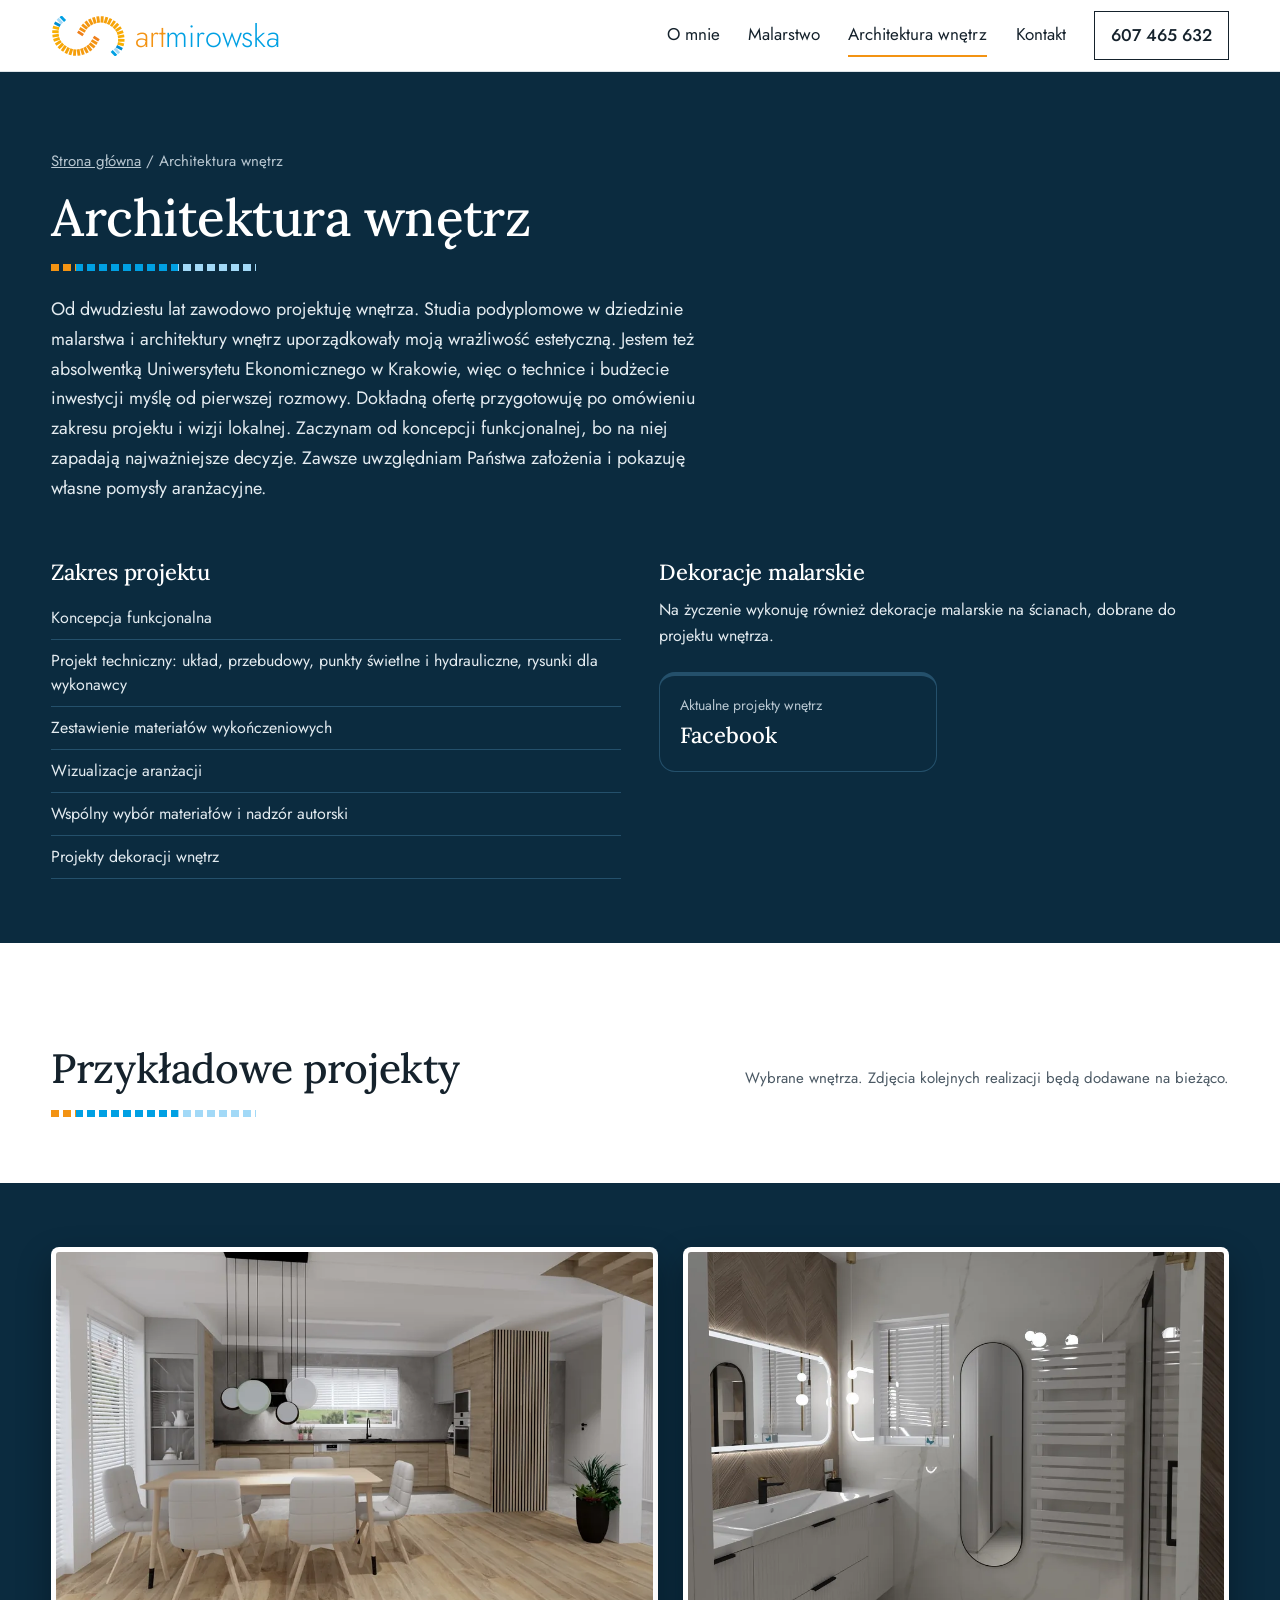
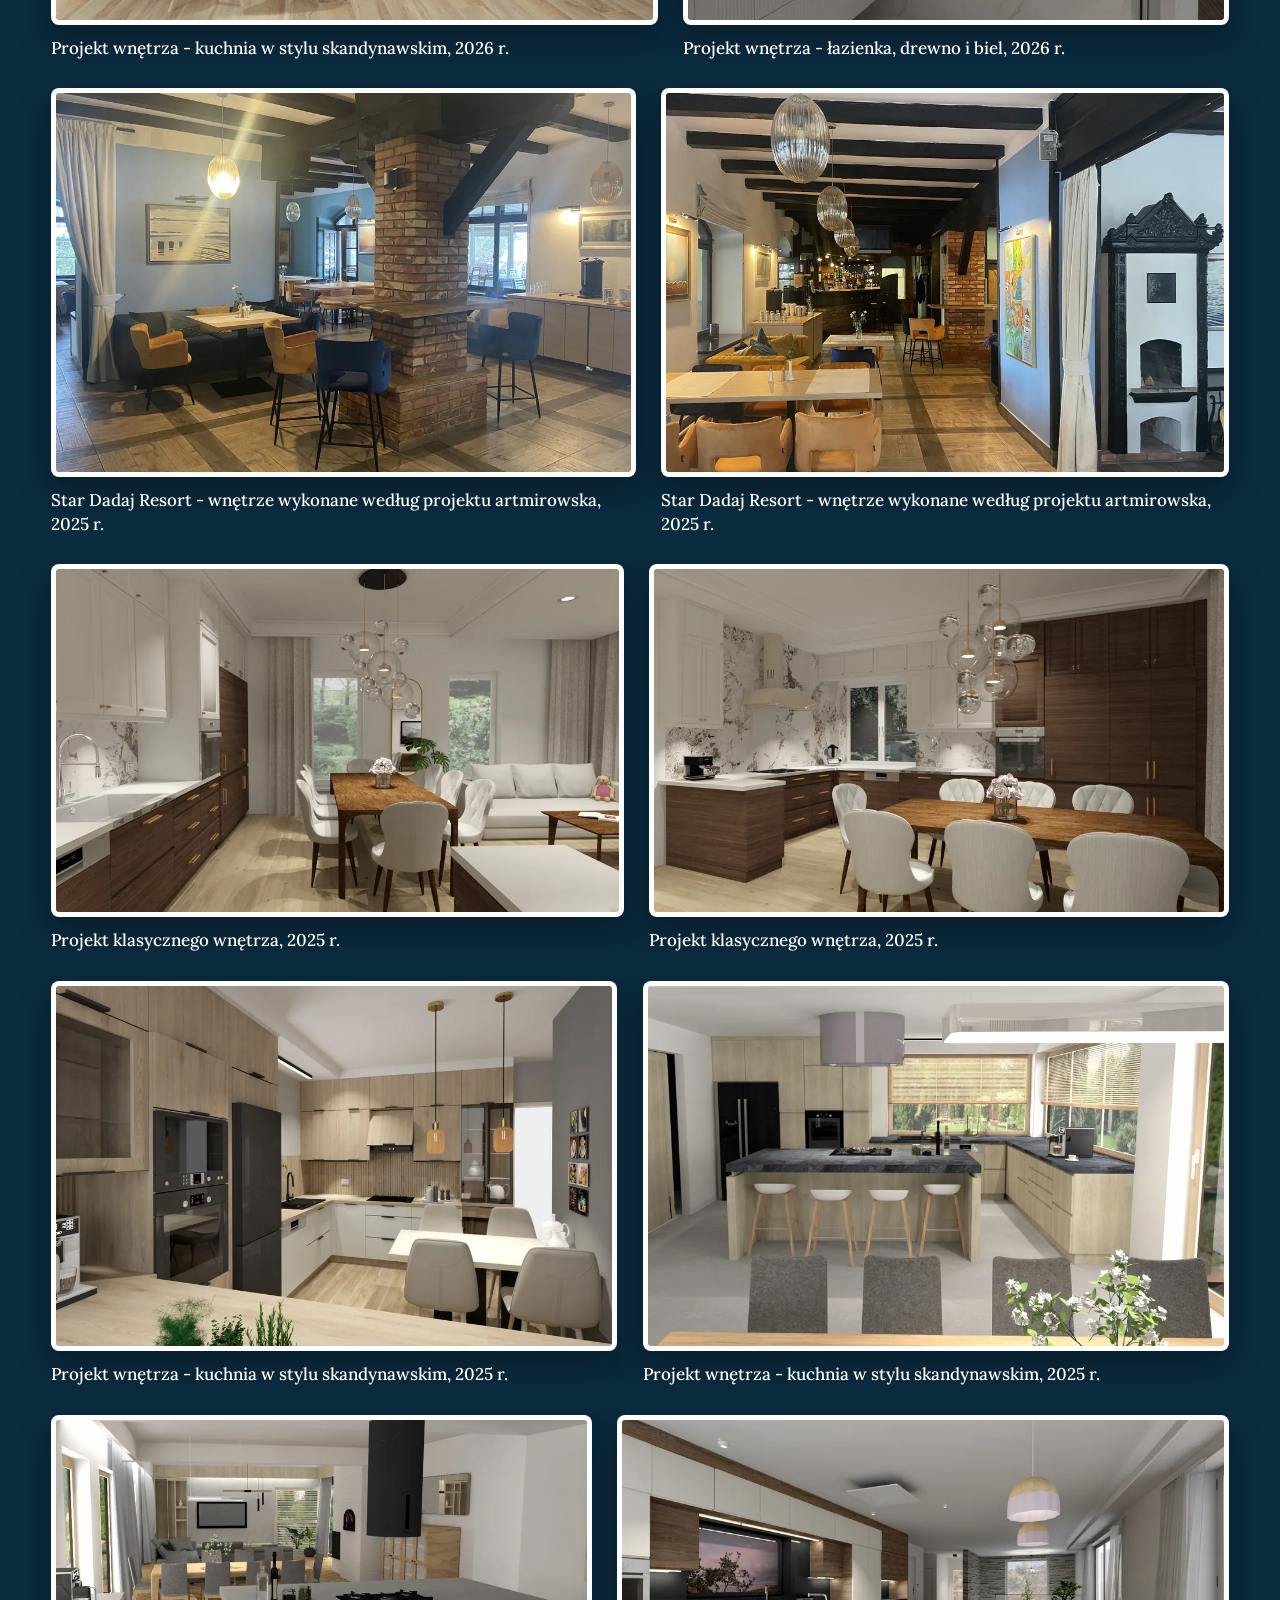
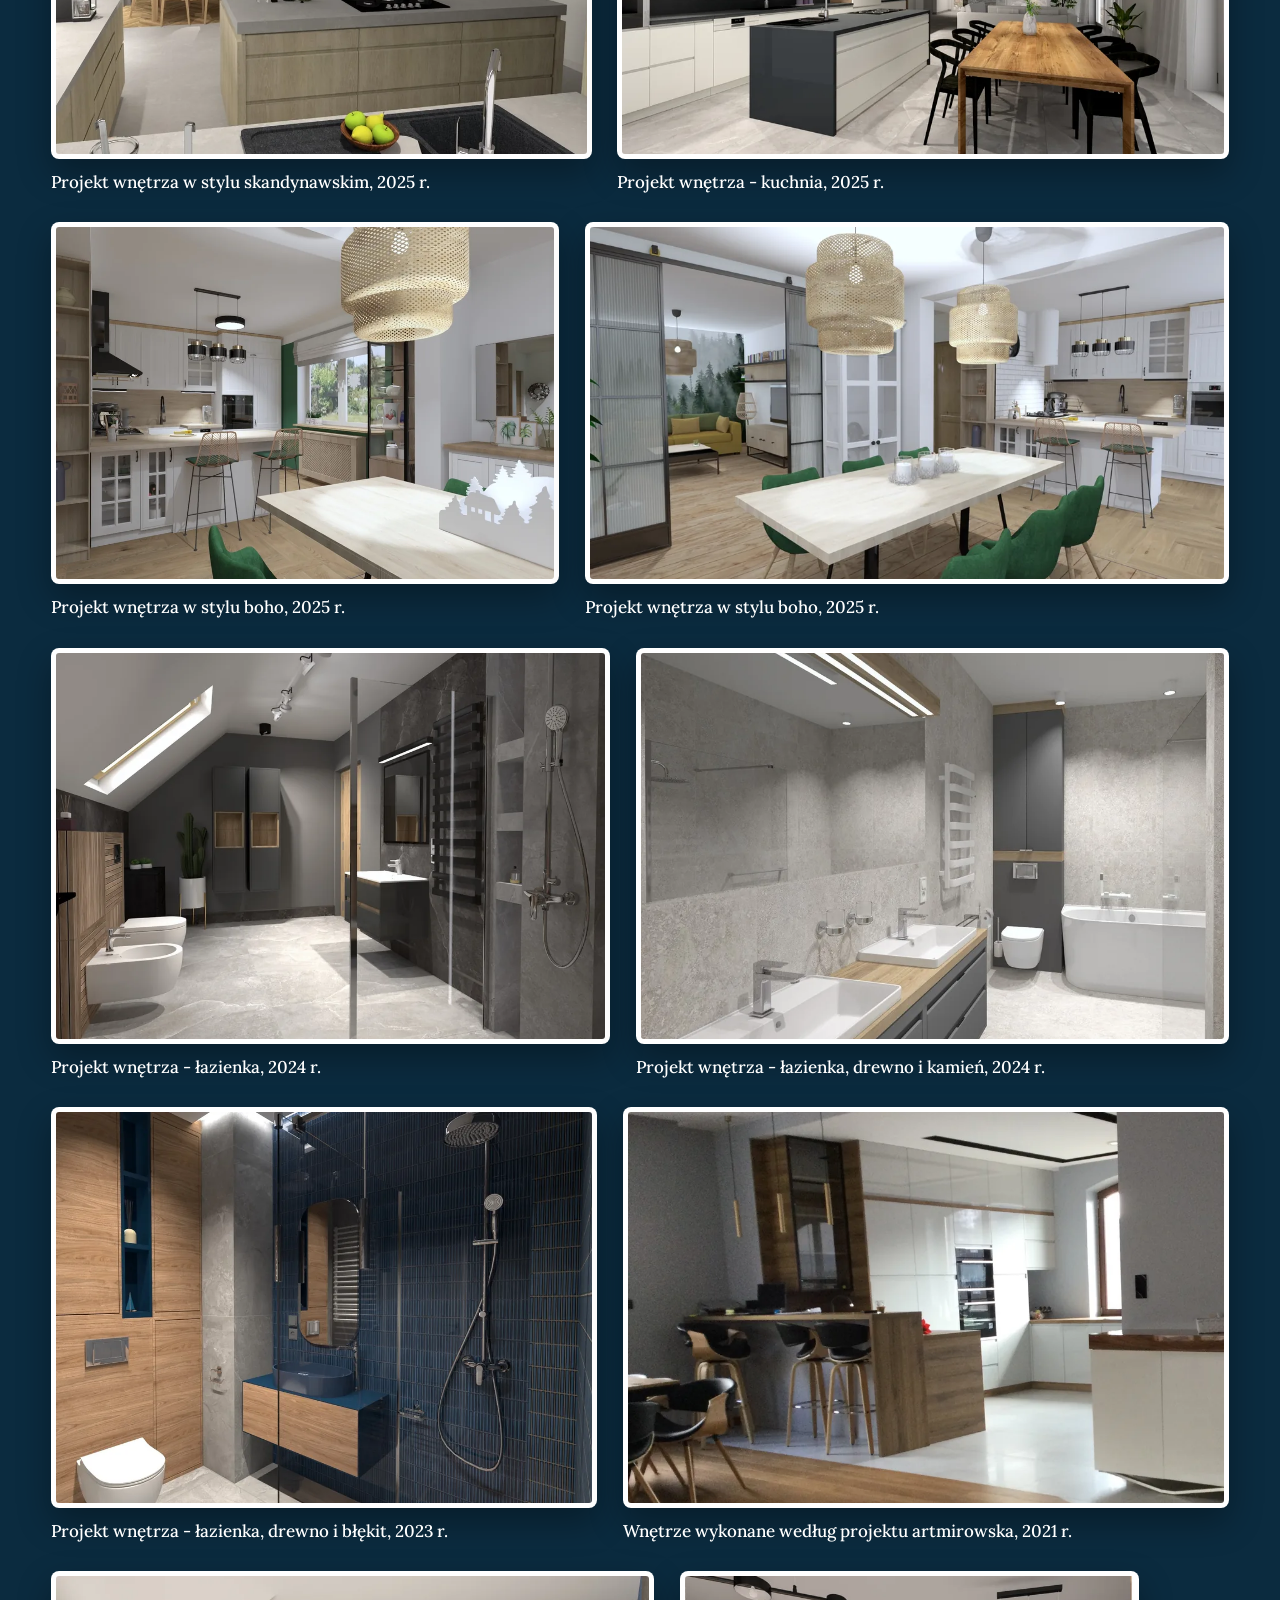
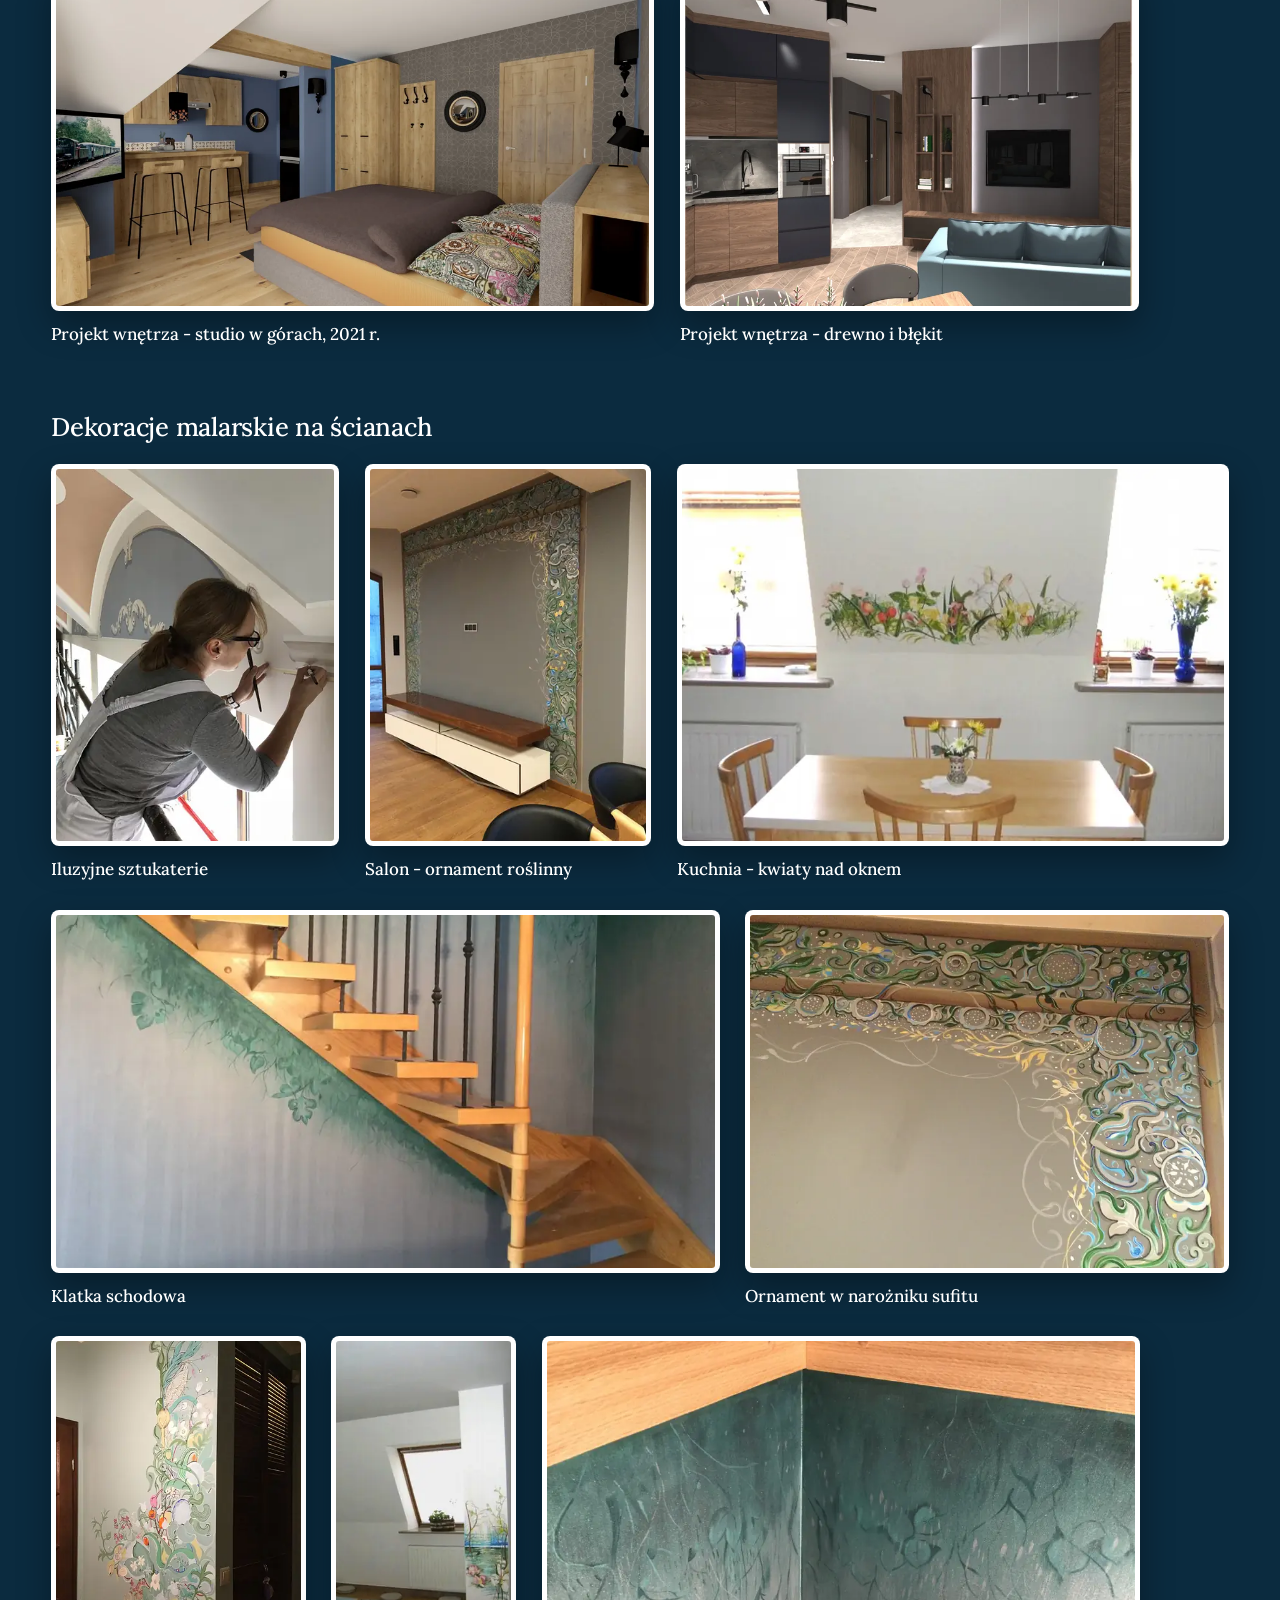
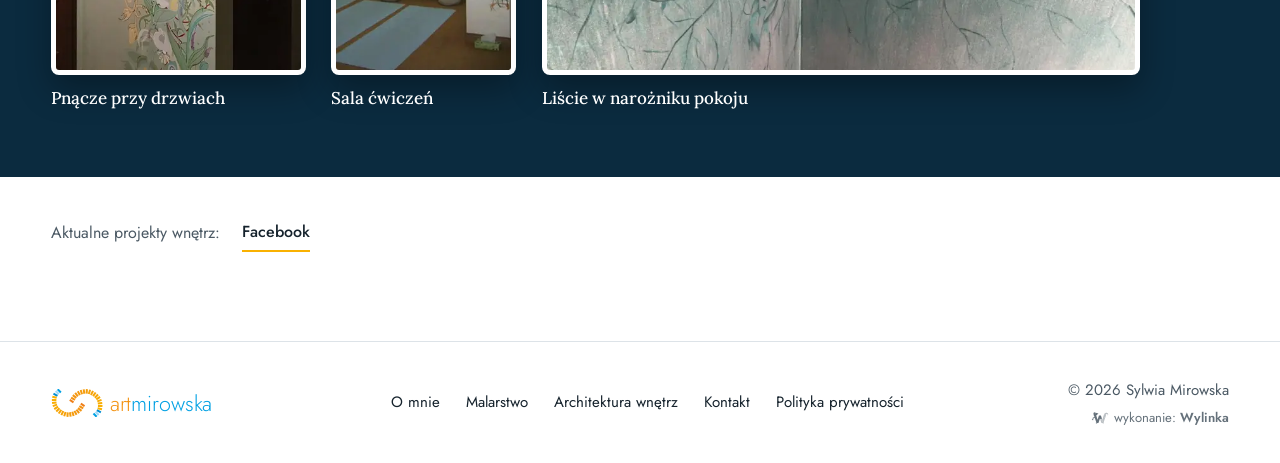
==== commit cf746de4: "Architektura wnetrz: 17 zdjec projektow od klientki (od najnowszych), dekoracje scienne osobno" ====
--- a/architektura-wnetrz.html
+++ b/architektura-wnetrz.html
@@ -11,7 +11,7 @@
 <link rel="icon" href="data:image/svg+xml,%3Csvg%20xmlns%3D%22http%3A%2F%2Fwww.w3.org%2F2000%2Fsvg%22%20viewBox%3D%22-4%20-30%20122%20122%22%3E%3Cg%20id%3D%22hk%22%3E%3Crect%20x%3D%2215.80%22%20y%3D%22-0.90%22%20width%3D%224.4%22%20height%3D%229.8%22%20fill%3D%22%2300A0E3%22%20transform%3D%22rotate%28135.1%2018.00%204.00%29%22%2F%3E%3Crect%20x%3D%2211.30%22%20y%3D%222.98%22%20width%3D%224.4%22%20height%3D%229.8%22%20fill%3D%22%23A2D9F7%22%20transform%3D%22rotate%28137.2%2013.50%207.88%29%22%2F%3E%3Crect%20x%3D%227.54%22%20y%3D%227.58%22%20width%3D%224.4%22%20height%3D%229.8%22%20fill%3D%22%23008DD2%22%20transform%3D%22rotate%28117.8%209.74%2012.48%29%22%2F%3E%3Crect%20x%3D%225.42%22%20y%3D%2213.16%22%20width%3D%224.4%22%20height%3D%229.8%22%20fill%3D%22%23F9B101%22%20transform%3D%22rotate%28104.3%207.62%2018.06%29%22%2F%3E%3Crect%20x%3D%224.60%22%20y%3D%2219.04%22%20width%3D%224.4%22%20height%3D%229.8%22%20fill%3D%22%23F9AF02%22%20transform%3D%22rotate%2891.2%206.80%2023.94%29%22%2F%3E%3Crect%20x%3D%224.97%22%20y%3D%2224.99%22%20width%3D%224.4%22%20height%3D%229.8%22%20fill%3D%22%23F8AD03%22%20transform%3D%22rotate%2881.8%207.17%2029.89%29%22%2F%3E%3Crect%20x%3D%226.34%22%20y%3D%2230.77%22%20width%3D%224.4%22%20height%3D%229.8%22%20fill%3D%22%23F8AB05%22%20transform%3D%22rotate%2870.7%208.54%2035.67%29%22%2F%3E%3Crect%20x%3D%229.02%22%20y%3D%2236.08%22%20width%3D%224.4%22%20height%3D%229.8%22%20fill%3D%22%23F7A906%22%20transform%3D%22rotate%2856.2%2011.22%2040.98%29%22%2F%3E%3Crect%20x%3D%2212.81%22%20y%3D%2240.68%22%20width%3D%224.4%22%20height%3D%229.8%22%20fill%3D%22%23F7A707%22%20transform%3D%22rotate%2845.1%2015.01%2045.58%29%22%2F%3E%3Crect%20x%3D%2217.38%22%20y%3D%2244.51%22%20width%3D%224.4%22%20height%3D%229.8%22%20fill%3D%22%23F7A508%22%20transform%3D%22rotate%2834.9%2019.58%2049.41%29%22%2F%3E%3Crect%20x%3D%2222.51%22%20y%3D%2247.56%22%20width%3D%224.4%22%20height%3D%229.8%22%20fill%3D%22%23F6A309%22%20transform%3D%22rotate%2826.5%2024.71%2052.46%29%22%2F%3E%3Crect%20x%3D%2228.02%22%20y%3D%2249.80%22%20width%3D%224.4%22%20height%3D%229.8%22%20fill%3D%22%23F6A10B%22%20transform%3D%22rotate%2817.2%2030.22%2054.70%29%22%2F%3E%3Crect%20x%3D%2233.89%22%20y%3D%2250.89%22%20width%3D%224.4%22%20height%3D%229.8%22%20fill%3D%22%23F59F0C%22%20transform%3D%22rotate%283.2%2036.09%2055.79%29%22%2F%3E%3Crect%20x%3D%2239.85%22%20y%3D%2250.61%22%20width%3D%224.4%22%20height%3D%229.8%22%20fill%3D%22%23F59D0D%22%20transform%3D%22rotate%28-8.1%2042.05%2055.51%29%22%2F%3E%3Crect%20x%3D%2245.64%22%20y%3D%2249.31%22%20width%3D%224.4%22%20height%3D%229.8%22%20fill%3D%22%23F59B0E%22%20transform%3D%22rotate%28-17.1%2047.84%2054.21%29%22%2F%3E%3Crect%20x%3D%2251.14%22%20y%3D%2247.05%22%20width%3D%224.4%22%20height%3D%229.8%22%20fill%3D%22%23F4990F%22%20transform%3D%22rotate%28-27.6%2053.34%2051.95%29%22%2F%3E%3Crect%20x%3D%2256.17%22%20y%3D%2243.84%22%20width%3D%224.4%22%20height%3D%229.8%22%20fill%3D%22%23F49711%22%20transform%3D%22rotate%28-37.4%2058.37%2048.74%29%22%2F%3E%3Crect%20x%3D%2260.47%22%20y%3D%2239.74%22%20width%3D%224.4%22%20height%3D%229.8%22%20fill%3D%22%23F39512%22%20transform%3D%22rotate%28-51.6%2062.67%2044.64%29%22%2F%3E%3Crect%20x%3D%2263.79%22%20y%3D%2234.78%22%20width%3D%224.4%22%20height%3D%229.8%22%20fill%3D%22%23F39313%22%20transform%3D%22rotate%28-59.3%2065.99%2039.68%29%22%2F%3E%3Crect%20x%3D%2266.79%22%20y%3D%2229.62%22%20width%3D%224.4%22%20height%3D%229.8%22%20fill%3D%22%23EF7F1A%22%20transform%3D%22rotate%28-56.4%2068.99%2034.52%29%22%2F%3E%3C%2Fg%3E%3Cuse%20xmlns%3Axlink%3D%22http%3A%2F%2Fwww.w3.org%2F1999%2Fxlink%22%20href%3D%22%23hk%22%20transform%3D%22rotate%28180%2057%2030.5%29%22%2F%3E%3C%2Fsvg%3E">
 <link rel="preload" href="fonts/lora-rdzen.woff2" as="font" type="font/woff2" crossorigin>
 <link rel="preload" href="fonts/jost-rdzen.woff2" as="font" type="font/woff2" crossorigin>
-<link rel="stylesheet" href="style.css?v=2711b">
+<link rel="stylesheet" href="style.css?v=2711c">
 </head>
 <body>
 <a class="skip" href="#tresc">Przejdź do treści</a>
@@ -47,7 +47,7 @@
 </section>
 <section class="ciemna wn-gal">
 <div class="wrap">
-<div class="ramki"><div class="siatka"><figure class="ob" style="--r:0.7522"><button type="button" data-lb="wn" data-src="foto/w-sztukaterie-762.webp" data-mid="foto/w-sztukaterie-391.webp" data-cap="Iluzyjne sztukaterie - malarstwo ścienne"><img data-src="foto/w-sztukaterie-226.webp" data-srcset="foto/w-sztukaterie-226.webp 226w, foto/w-sztukaterie-391.webp 391w, foto/w-sztukaterie-762.webp 762w" sizes="(max-width:760px) 47vw, 343px" width="226" height="300" decoding="async" alt="Iluzyjne sztukaterie"></button><figcaption><b>Iluzyjne sztukaterie</b></figcaption></figure><figure class="ob" style="--r:1.3526"><button type="button" data-lb="wn" data-src="foto/w-drewno-1100.webp" data-mid="foto/w-drewno-750.webp" data-cap="Projekt wnętrza - drewno i błękit, nowoczesny salon z kuchnią"><img data-src="foto/w-drewno-420.webp" data-srcset="foto/w-drewno-420.webp 420w, foto/w-drewno-750.webp 750w, foto/w-drewno-1100.webp 1100w" sizes="(max-width:760px) 92vw, 600px" width="420" height="311" decoding="async" alt="Projekt wnętrza - drewno i błękit"></button><figcaption><b>Projekt wnętrza - drewno i błękit</b></figcaption></figure><figure class="ob" style="--r:1.3541"><button type="button" data-lb="wn" data-src="foto/w-wnetrze2021-1100.webp" data-mid="foto/w-wnetrze2021-750.webp" data-cap="Wnętrze wykonane według projektu, 2021 r."><img data-src="foto/w-wnetrze2021-420.webp" data-srcset="foto/w-wnetrze2021-420.webp 420w, foto/w-wnetrze2021-750.webp 750w, foto/w-wnetrze2021-1100.webp 1100w" sizes="(max-width:760px) 92vw, 600px" width="420" height="310" decoding="async" alt="Wnętrze wykonane według projektu, 2021 r."></button><figcaption><b>Wnętrze wykonane według projektu, 2021 r.</b></figcaption></figure><figure class="ob" style="--r:0.7500"><button type="button" data-lb="wn" data-src="foto/w-salon-750.webp" data-mid="foto/w-salon-390.webp" data-cap="Salon - ornament roślinny - malarstwo ścienne"><img data-src="foto/w-salon-225.webp" data-srcset="foto/w-salon-225.webp 225w, foto/w-salon-390.webp 390w, foto/w-salon-750.webp 750w" sizes="(max-width:760px) 47vw, 342px" width="225" height="300" decoding="async" alt="Salon - ornament roślinny"></button><figcaption><b>Salon - ornament roślinny</b></figcaption></figure><figure class="ob" style="--r:1.4427"><button type="button" data-lb="wn" data-src="foto/w-kuchnia-818.webp" data-mid="foto/w-kuchnia-750.webp" data-cap="Kuchnia - kwiaty nad oknem - malarstwo ścienne"><img data-src="foto/w-kuchnia-433.webp" data-srcset="foto/w-kuchnia-433.webp 433w, foto/w-kuchnia-750.webp 750w, foto/w-kuchnia-818.webp 818w" sizes="(max-width:760px) 92vw, 658px" width="433" height="300" decoding="async" alt="Kuchnia - kwiaty nad oknem"></button><figcaption><b>Kuchnia - kwiaty nad oknem</b></figcaption></figure><figure class="ob" style="--r:1.8420"><button type="button" data-lb="wn" data-src="foto/w-schody-886.webp" data-mid="foto/w-schody-886.webp" data-cap="Klatka schodowa - malarstwo ścienne"><img data-src="foto/w-schody-553.webp" data-srcset="foto/w-schody-553.webp 553w, foto/w-schody-886.webp 886w" sizes="(max-width:760px) 92vw, 840px" width="553" height="300" decoding="async" alt="Klatka schodowa"></button><figcaption><b>Klatka schodowa</b></figcaption></figure><figure class="ob" style="--r:1.3330"><button type="button" data-lb="wn" data-src="foto/w-naroze-1333.webp" data-mid="foto/w-naroze-693.webp" data-cap="Ornament w narożniku sufitu - malarstwo ścienne"><img data-src="foto/w-naroze-400.webp" data-srcset="foto/w-naroze-400.webp 400w, foto/w-naroze-693.webp 693w, foto/w-naroze-1333.webp 1333w" sizes="(max-width:760px) 92vw, 608px" width="400" height="300" decoding="async" alt="Ornament w narożniku sufitu"></button><figcaption><b>Ornament w narożniku sufitu</b></figcaption></figure><figure class="ob" style="--r:0.7500"><button type="button" data-lb="wn" data-src="foto/w-pnacze-750.webp" data-mid="foto/w-pnacze-390.webp" data-cap="Pnącze przy drzwiach - malarstwo ścienne"><img data-src="foto/w-pnacze-225.webp" data-srcset="foto/w-pnacze-225.webp 225w, foto/w-pnacze-390.webp 390w, foto/w-pnacze-750.webp 750w" sizes="(max-width:760px) 47vw, 342px" width="225" height="300" decoding="async" alt="Pnącze przy drzwiach"></button><figcaption><b>Pnącze przy drzwiach</b></figcaption></figure><figure class="ob" style="--r:0.5462"><button type="button" data-lb="wn" data-src="foto/w-sala-497.webp" data-mid="foto/w-sala-284.webp" data-cap="Sala ćwiczeń - malarstwo ścienne"><img data-src="foto/w-sala-164.webp" data-srcset="foto/w-sala-164.webp 164w, foto/w-sala-284.webp 284w, foto/w-sala-497.webp 497w" sizes="(max-width:760px) 47vw, 249px" width="164" height="300" decoding="async" alt="Sala ćwiczeń"></button><figcaption><b>Sala ćwiczeń</b></figcaption></figure><figure class="ob" style="--r:1.7647"><button type="button" data-lb="wn" data-src="foto/w-zielona-900.webp" data-mid="foto/w-zielona-900.webp" data-cap="Liście w narożniku pokoju - malarstwo ścienne"><img data-src="foto/w-zielona-529.webp" data-srcset="foto/w-zielona-529.webp 529w, foto/w-zielona-900.webp 900w" sizes="(max-width:760px) 92vw, 805px" width="529" height="300" decoding="async" alt="Liście w narożniku pokoju"></button><figcaption><b>Liście w narożniku pokoju</b></figcaption></figure></div></div>
+<div class="ramki"><div class="siatka"><figure class="ob" style="--r:1.6039"><button type="button" data-lb="wn" data-src="foto/a-kuchnia-skand-2026-1644.webp" data-mid="foto/a-kuchnia-skand-2026-960.webp" data-cap="Projekt wnętrza - kuchnia w stylu skandynawskim, 2026 r."><img data-src="foto/a-kuchnia-skand-2026-480.webp" data-srcset="foto/a-kuchnia-skand-2026-480.webp 480w, foto/a-kuchnia-skand-2026-960.webp 960w, foto/a-kuchnia-skand-2026-1600.webp 1600w, foto/a-kuchnia-skand-2026-1644.webp 1644w" sizes="(max-width:760px) 92vw, 711px" width="480" height="299" decoding="async" alt="Projekt wnętrza - kuchnia w stylu skandynawskim, 2026 r."></button><figcaption><b>Projekt wnętrza - kuchnia w stylu skandynawskim, 2026 r.</b></figcaption></figure><figure class="ob" style="--r:1.4429"><button type="button" data-lb="wn" data-src="foto/a-lazienka-biel-2026-1515.webp" data-mid="foto/a-lazienka-biel-2026-960.webp" data-cap="Projekt wnętrza - łazienka, drewno i biel, 2026 r."><img data-src="foto/a-lazienka-biel-2026-480.webp" data-srcset="foto/a-lazienka-biel-2026-480.webp 480w, foto/a-lazienka-biel-2026-960.webp 960w, foto/a-lazienka-biel-2026-1515.webp 1515w" sizes="(max-width:760px) 92vw, 639px" width="480" height="333" decoding="async" alt="Projekt wnętrza - łazienka, drewno i biel, 2026 r."></button><figcaption><b>Projekt wnętrza - łazienka, drewno i biel, 2026 r.</b></figcaption></figure><figure class="ob" style="--r:1.5032"><button type="button" data-lb="wn" data-src="foto/a-dadaj-2025-a-2400.webp" data-mid="foto/a-dadaj-2025-a-960.webp" data-cap="Star Dadaj Resort - wnętrze wykonane według projektu artmirowska, 2025 r."><img data-src="foto/a-dadaj-2025-a-480.webp" data-srcset="foto/a-dadaj-2025-a-480.webp 480w, foto/a-dadaj-2025-a-960.webp 960w, foto/a-dadaj-2025-a-1600.webp 1600w, foto/a-dadaj-2025-a-2400.webp 2400w" sizes="(max-width:760px) 92vw, 666px" width="480" height="319" decoding="async" alt="Star Dadaj Resort - wnętrze wykonane według projektu artmirowska, 2025 r."></button><figcaption><b>Star Dadaj Resort - wnętrze wykonane według projektu artmirowska, 2025 r.</b></figcaption></figure><figure class="ob" style="--r:1.4598"><button type="button" data-lb="wn" data-src="foto/a-dadaj-2025-b-2400.webp" data-mid="foto/a-dadaj-2025-b-960.webp" data-cap="Star Dadaj Resort - wnętrze wykonane według projektu artmirowska, 2025 r."><img data-src="foto/a-dadaj-2025-b-480.webp" data-srcset="foto/a-dadaj-2025-b-480.webp 480w, foto/a-dadaj-2025-b-960.webp 960w, foto/a-dadaj-2025-b-1600.webp 1600w, foto/a-dadaj-2025-b-2400.webp 2400w" sizes="(max-width:760px) 92vw, 647px" width="480" height="329" decoding="async" alt="Star Dadaj Resort - wnętrze wykonane według projektu artmirowska, 2025 r."></button><figcaption><b>Star Dadaj Resort - wnętrze wykonane według projektu artmirowska, 2025 r.</b></figcaption></figure><figure class="ob" style="--r:1.6231"><button type="button" data-lb="wn" data-src="foto/a-klasyczne-2025-a-1753.webp" data-mid="foto/a-klasyczne-2025-a-960.webp" data-cap="Projekt klasycznego wnętrza, 2025 r."><img data-src="foto/a-klasyczne-2025-a-480.webp" data-srcset="foto/a-klasyczne-2025-a-480.webp 480w, foto/a-klasyczne-2025-a-960.webp 960w, foto/a-klasyczne-2025-a-1600.webp 1600w, foto/a-klasyczne-2025-a-1753.webp 1753w" sizes="(max-width:760px) 92vw, 719px" width="480" height="296" decoding="async" alt="Projekt klasycznego wnętrza, 2025 r."></button><figcaption><b>Projekt klasycznego wnętrza, 2025 r.</b></figcaption></figure><figure class="ob" style="--r:1.6426"><button type="button" data-lb="wn" data-src="foto/a-klasyczne-2025-b-1774.webp" data-mid="foto/a-klasyczne-2025-b-960.webp" data-cap="Projekt klasycznego wnętrza, 2025 r."><img data-src="foto/a-klasyczne-2025-b-480.webp" data-srcset="foto/a-klasyczne-2025-b-480.webp 480w, foto/a-klasyczne-2025-b-960.webp 960w, foto/a-klasyczne-2025-b-1600.webp 1600w, foto/a-klasyczne-2025-b-1774.webp 1774w" sizes="(max-width:760px) 92vw, 728px" width="480" height="292" decoding="async" alt="Projekt klasycznego wnętrza, 2025 r."></button><figcaption><b>Projekt klasycznego wnętrza, 2025 r.</b></figcaption></figure><figure class="ob" style="--r:1.5267"><button type="button" data-lb="wn" data-src="foto/a-kuchnia-skand-2025-a-1571.webp" data-mid="foto/a-kuchnia-skand-2025-a-960.webp" data-cap="Projekt wnętrza - kuchnia w stylu skandynawskim, 2025 r."><img data-src="foto/a-kuchnia-skand-2025-a-480.webp" data-srcset="foto/a-kuchnia-skand-2025-a-480.webp 480w, foto/a-kuchnia-skand-2025-a-960.webp 960w, foto/a-kuchnia-skand-2025-a-1571.webp 1571w" sizes="(max-width:760px) 92vw, 676px" width="480" height="314" decoding="async" alt="Projekt wnętrza - kuchnia w stylu skandynawskim, 2025 r."></button><figcaption><b>Projekt wnętrza - kuchnia w stylu skandynawskim, 2025 r.</b></figcaption></figure><figure class="ob" style="--r:1.5812"><button type="button" data-lb="wn" data-src="foto/a-kuchnia-skand-2025-b-1450.webp" data-mid="foto/a-kuchnia-skand-2025-b-960.webp" data-cap="Projekt wnętrza - kuchnia w stylu skandynawskim, 2025 r."><img data-src="foto/a-kuchnia-skand-2025-b-480.webp" data-srcset="foto/a-kuchnia-skand-2025-b-480.webp 480w, foto/a-kuchnia-skand-2025-b-960.webp 960w, foto/a-kuchnia-skand-2025-b-1450.webp 1450w" sizes="(max-width:760px) 92vw, 700px" width="480" height="304" decoding="async" alt="Projekt wnętrza - kuchnia w stylu skandynawskim, 2025 r."></button><figcaption><b>Projekt wnętrza - kuchnia w stylu skandynawskim, 2025 r.</b></figcaption></figure><figure class="ob" style="--r:1.5704"><button type="button" data-lb="wn" data-src="foto/a-skand-2025-1338.webp" data-mid="foto/a-skand-2025-960.webp" data-cap="Projekt wnętrza w stylu skandynawskim, 2025 r."><img data-src="foto/a-skand-2025-480.webp" data-srcset="foto/a-skand-2025-480.webp 480w, foto/a-skand-2025-960.webp 960w, foto/a-skand-2025-1338.webp 1338w" sizes="(max-width:760px) 92vw, 696px" width="480" height="306" decoding="async" alt="Projekt wnętrza w stylu skandynawskim, 2025 r."></button><figcaption><b>Projekt wnętrza w stylu skandynawskim, 2025 r.</b></figcaption></figure><figure class="ob" style="--r:1.7778"><button type="button" data-lb="wn" data-src="foto/a-kuchnia-2025-1920.webp" data-mid="foto/a-kuchnia-2025-960.webp" data-cap="Projekt wnętrza - kuchnia, 2025 r."><img data-src="foto/a-kuchnia-2025-480.webp" data-srcset="foto/a-kuchnia-2025-480.webp 480w, foto/a-kuchnia-2025-960.webp 960w, foto/a-kuchnia-2025-1600.webp 1600w, foto/a-kuchnia-2025-1920.webp 1920w" sizes="(max-width:760px) 92vw, 788px" width="480" height="270" decoding="async" alt="Projekt wnętrza - kuchnia, 2025 r."></button><figcaption><b>Projekt wnętrza - kuchnia, 2025 r.</b></figcaption></figure><figure class="ob" style="--r:1.4009"><button type="button" data-lb="wn" data-src="foto/a-boho-2025-a-1513.webp" data-mid="foto/a-boho-2025-a-960.webp" data-cap="Projekt wnętrza w stylu boho, 2025 r."><img data-src="foto/a-boho-2025-a-480.webp" data-srcset="foto/a-boho-2025-a-480.webp 480w, foto/a-boho-2025-a-960.webp 960w, foto/a-boho-2025-a-1513.webp 1513w" sizes="(max-width:760px) 92vw, 621px" width="480" height="343" decoding="async" alt="Projekt wnętrza w stylu boho, 2025 r."></button><figcaption><b>Projekt wnętrza w stylu boho, 2025 r.</b></figcaption></figure><figure class="ob" style="--r:1.7778"><button type="button" data-lb="wn" data-src="foto/a-boho-2025-b-1920.webp" data-mid="foto/a-boho-2025-b-960.webp" data-cap="Projekt wnętrza w stylu boho, 2025 r."><img data-src="foto/a-boho-2025-b-480.webp" data-srcset="foto/a-boho-2025-b-480.webp 480w, foto/a-boho-2025-b-960.webp 960w, foto/a-boho-2025-b-1600.webp 1600w, foto/a-boho-2025-b-1920.webp 1920w" sizes="(max-width:760px) 92vw, 788px" width="480" height="270" decoding="async" alt="Projekt wnętrza w stylu boho, 2025 r."></button><figcaption><b>Projekt wnętrza w stylu boho, 2025 r.</b></figcaption></figure><figure class="ob" style="--r:1.4111"><button type="button" data-lb="wn" data-src="foto/a-lazienka-2024-1524.webp" data-mid="foto/a-lazienka-2024-960.webp" data-cap="Projekt wnętrza - łazienka, 2024 r."><img data-src="foto/a-lazienka-2024-480.webp" data-srcset="foto/a-lazienka-2024-480.webp 480w, foto/a-lazienka-2024-960.webp 960w, foto/a-lazienka-2024-1524.webp 1524w" sizes="(max-width:760px) 92vw, 625px" width="480" height="340" decoding="async" alt="Projekt wnętrza - łazienka, 2024 r."></button><figcaption><b>Projekt wnętrza - łazienka, 2024 r.</b></figcaption></figure><figure class="ob" style="--r:1.4971"><button type="button" data-lb="wn" data-src="foto/a-lazienka-kamien-2024-1554.webp" data-mid="foto/a-lazienka-kamien-2024-960.webp" data-cap="Projekt wnętrza - łazienka, drewno i kamień, 2024 r."><img data-src="foto/a-lazienka-kamien-2024-480.webp" data-srcset="foto/a-lazienka-kamien-2024-480.webp 480w, foto/a-lazienka-kamien-2024-960.webp 960w, foto/a-lazienka-kamien-2024-1554.webp 1554w" sizes="(max-width:760px) 92vw, 663px" width="480" height="321" decoding="async" alt="Projekt wnętrza - łazienka, drewno i kamień, 2024 r."></button><figcaption><b>Projekt wnętrza - łazienka, drewno i kamień, 2024 r.</b></figcaption></figure><figure class="ob" style="--r:1.3630"><button type="button" data-lb="wn" data-src="foto/a-lazienka-blekit-2023-1472.webp" data-mid="foto/a-lazienka-blekit-2023-960.webp" data-cap="Projekt wnętrza - łazienka, drewno i błękit, 2023 r."><img data-src="foto/a-lazienka-blekit-2023-480.webp" data-srcset="foto/a-lazienka-blekit-2023-480.webp 480w, foto/a-lazienka-blekit-2023-960.webp 960w, foto/a-lazienka-blekit-2023-1472.webp 1472w" sizes="(max-width:760px) 92vw, 604px" width="480" height="352" decoding="async" alt="Projekt wnętrza - łazienka, drewno i błękit, 2023 r."></button><figcaption><b>Projekt wnętrza - łazienka, drewno i błękit, 2023 r.</b></figcaption></figure><figure class="ob" style="--r:1.5117"><button type="button" data-lb="wn" data-src="foto/a-wnetrze-2021-2195.webp" data-mid="foto/a-wnetrze-2021-960.webp" data-cap="Wnętrze wykonane według projektu artmirowska, 2021 r."><img data-src="foto/a-wnetrze-2021-480.webp" data-srcset="foto/a-wnetrze-2021-480.webp 480w, foto/a-wnetrze-2021-960.webp 960w, foto/a-wnetrze-2021-1600.webp 1600w, foto/a-wnetrze-2021-2195.webp 2195w" sizes="(max-width:760px) 92vw, 670px" width="480" height="318" decoding="async" alt="Wnętrze wykonane według projektu artmirowska, 2021 r."></button><figcaption><b>Wnętrze wykonane według projektu artmirowska, 2021 r.</b></figcaption></figure><figure class="ob" style="--r:1.7778"><button type="button" data-lb="wn" data-src="foto/a-studio-gory-2021-1920.webp" data-mid="foto/a-studio-gory-2021-960.webp" data-cap="Projekt wnętrza - studio w górach, 2021 r."><img data-src="foto/a-studio-gory-2021-480.webp" data-srcset="foto/a-studio-gory-2021-480.webp 480w, foto/a-studio-gory-2021-960.webp 960w, foto/a-studio-gory-2021-1600.webp 1600w, foto/a-studio-gory-2021-1920.webp 1920w" sizes="(max-width:760px) 92vw, 788px" width="480" height="270" decoding="async" alt="Projekt wnętrza - studio w górach, 2021 r."></button><figcaption><b>Projekt wnętrza - studio w górach, 2021 r.</b></figcaption></figure><figure class="ob" style="--r:1.3526"><button type="button" data-lb="wn" data-src="foto/w-drewno-1100.webp" data-mid="foto/w-drewno-750.webp" data-cap="Projekt wnętrza - drewno i błękit, nowoczesny salon z kuchnią"><img data-src="foto/w-drewno-420.webp" data-srcset="foto/w-drewno-420.webp 420w, foto/w-drewno-750.webp 750w, foto/w-drewno-1100.webp 1100w" sizes="(max-width:760px) 92vw, 600px" width="420" height="311" decoding="async" alt="Projekt wnętrza - drewno i błękit"></button><figcaption><b>Projekt wnętrza - drewno i błękit</b></figcaption></figure></div></div><h3 class="wn-sub">Dekoracje malarskie na ścianach</h3><div class="ramki"><div class="siatka"><figure class="ob" style="--r:0.7522"><button type="button" data-lb="sc" data-src="foto/w-sztukaterie-762.webp" data-mid="foto/w-sztukaterie-391.webp" data-cap="Iluzyjne sztukaterie - malarstwo ścienne"><img data-src="foto/w-sztukaterie-226.webp" data-srcset="foto/w-sztukaterie-226.webp 226w, foto/w-sztukaterie-391.webp 391w, foto/w-sztukaterie-762.webp 762w" sizes="(max-width:760px) 47vw, 343px" width="226" height="300" decoding="async" alt="Iluzyjne sztukaterie"></button><figcaption><b>Iluzyjne sztukaterie</b></figcaption></figure><figure class="ob" style="--r:0.7500"><button type="button" data-lb="sc" data-src="foto/w-salon-750.webp" data-mid="foto/w-salon-390.webp" data-cap="Salon - ornament roślinny - malarstwo ścienne"><img data-src="foto/w-salon-225.webp" data-srcset="foto/w-salon-225.webp 225w, foto/w-salon-390.webp 390w, foto/w-salon-750.webp 750w" sizes="(max-width:760px) 47vw, 342px" width="225" height="300" decoding="async" alt="Salon - ornament roślinny"></button><figcaption><b>Salon - ornament roślinny</b></figcaption></figure><figure class="ob" style="--r:1.4427"><button type="button" data-lb="sc" data-src="foto/w-kuchnia-818.webp" data-mid="foto/w-kuchnia-750.webp" data-cap="Kuchnia - kwiaty nad oknem - malarstwo ścienne"><img data-src="foto/w-kuchnia-433.webp" data-srcset="foto/w-kuchnia-433.webp 433w, foto/w-kuchnia-750.webp 750w, foto/w-kuchnia-818.webp 818w" sizes="(max-width:760px) 92vw, 658px" width="433" height="300" decoding="async" alt="Kuchnia - kwiaty nad oknem"></button><figcaption><b>Kuchnia - kwiaty nad oknem</b></figcaption></figure><figure class="ob" style="--r:1.8420"><button type="button" data-lb="sc" data-src="foto/w-schody-886.webp" data-mid="foto/w-schody-886.webp" data-cap="Klatka schodowa - malarstwo ścienne"><img data-src="foto/w-schody-553.webp" data-srcset="foto/w-schody-553.webp 553w, foto/w-schody-886.webp 886w" sizes="(max-width:760px) 92vw, 840px" width="553" height="300" decoding="async" alt="Klatka schodowa"></button><figcaption><b>Klatka schodowa</b></figcaption></figure><figure class="ob" style="--r:1.3330"><button type="button" data-lb="sc" data-src="foto/w-naroze-1333.webp" data-mid="foto/w-naroze-693.webp" data-cap="Ornament w narożniku sufitu - malarstwo ścienne"><img data-src="foto/w-naroze-400.webp" data-srcset="foto/w-naroze-400.webp 400w, foto/w-naroze-693.webp 693w, foto/w-naroze-1333.webp 1333w" sizes="(max-width:760px) 92vw, 608px" width="400" height="300" decoding="async" alt="Ornament w narożniku sufitu"></button><figcaption><b>Ornament w narożniku sufitu</b></figcaption></figure><figure class="ob" style="--r:0.7500"><button type="button" data-lb="sc" data-src="foto/w-pnacze-750.webp" data-mid="foto/w-pnacze-390.webp" data-cap="Pnącze przy drzwiach - malarstwo ścienne"><img data-src="foto/w-pnacze-225.webp" data-srcset="foto/w-pnacze-225.webp 225w, foto/w-pnacze-390.webp 390w, foto/w-pnacze-750.webp 750w" sizes="(max-width:760px) 47vw, 342px" width="225" height="300" decoding="async" alt="Pnącze przy drzwiach"></button><figcaption><b>Pnącze przy drzwiach</b></figcaption></figure><figure class="ob" style="--r:0.5462"><button type="button" data-lb="sc" data-src="foto/w-sala-497.webp" data-mid="foto/w-sala-284.webp" data-cap="Sala ćwiczeń - malarstwo ścienne"><img data-src="foto/w-sala-164.webp" data-srcset="foto/w-sala-164.webp 164w, foto/w-sala-284.webp 284w, foto/w-sala-497.webp 497w" sizes="(max-width:760px) 47vw, 249px" width="164" height="300" decoding="async" alt="Sala ćwiczeń"></button><figcaption><b>Sala ćwiczeń</b></figcaption></figure><figure class="ob" style="--r:1.7647"><button type="button" data-lb="sc" data-src="foto/w-zielona-900.webp" data-mid="foto/w-zielona-900.webp" data-cap="Liście w narożniku pokoju - malarstwo ścienne"><img data-src="foto/w-zielona-529.webp" data-srcset="foto/w-zielona-529.webp 529w, foto/w-zielona-900.webp 900w" sizes="(max-width:760px) 92vw, 805px" width="529" height="300" decoding="async" alt="Liście w narożniku pokoju"></button><figcaption><b>Liście w narożniku pokoju</b></figcaption></figure></div></div>
 </div>
 </section>
 <section class="wn-soc">
@@ -70,6 +70,6 @@
 <button class="p" type="button" aria-label="Poprzednie"><svg viewBox="0 0 22 22" aria-hidden="true"><path d="M14 3 6 11l8 8" fill="none" stroke="currentColor" stroke-width="1.8"/></svg></button>
 <button class="n" type="button" aria-label="Następne"><svg viewBox="0 0 22 22" aria-hidden="true"><path d="M8 3l8 8-8 8" fill="none" stroke="currentColor" stroke-width="1.8"/></svg></button>
 </div>
-<script src="app.js?v=2711b" defer></script>
+<script src="app.js?v=2711c" defer></script>
 </body>
 </html>
--- a/style.css
+++ b/style.css
@@ -371,3 +371,4 @@
 .ob figcaption a.gal{display:inline-block;margin-top:4px;font-size:14px;color:var(--ink);text-decoration:none;border-bottom:2px solid var(--ye);padding-bottom:1px}
 .ob figcaption a.gal:hover{border-bottom-color:var(--ink)}
 .lb figcaption a.gal{display:inline-block;margin-top:6px;color:#fff;text-decoration:none;border-bottom:2px solid var(--ye)}
+.wn-sub{color:#fff;font-family:var(--serif);font-weight:500;font-size:clamp(22px,2vw,28px);margin:clamp(44px,5vw,72px) 0 22px}
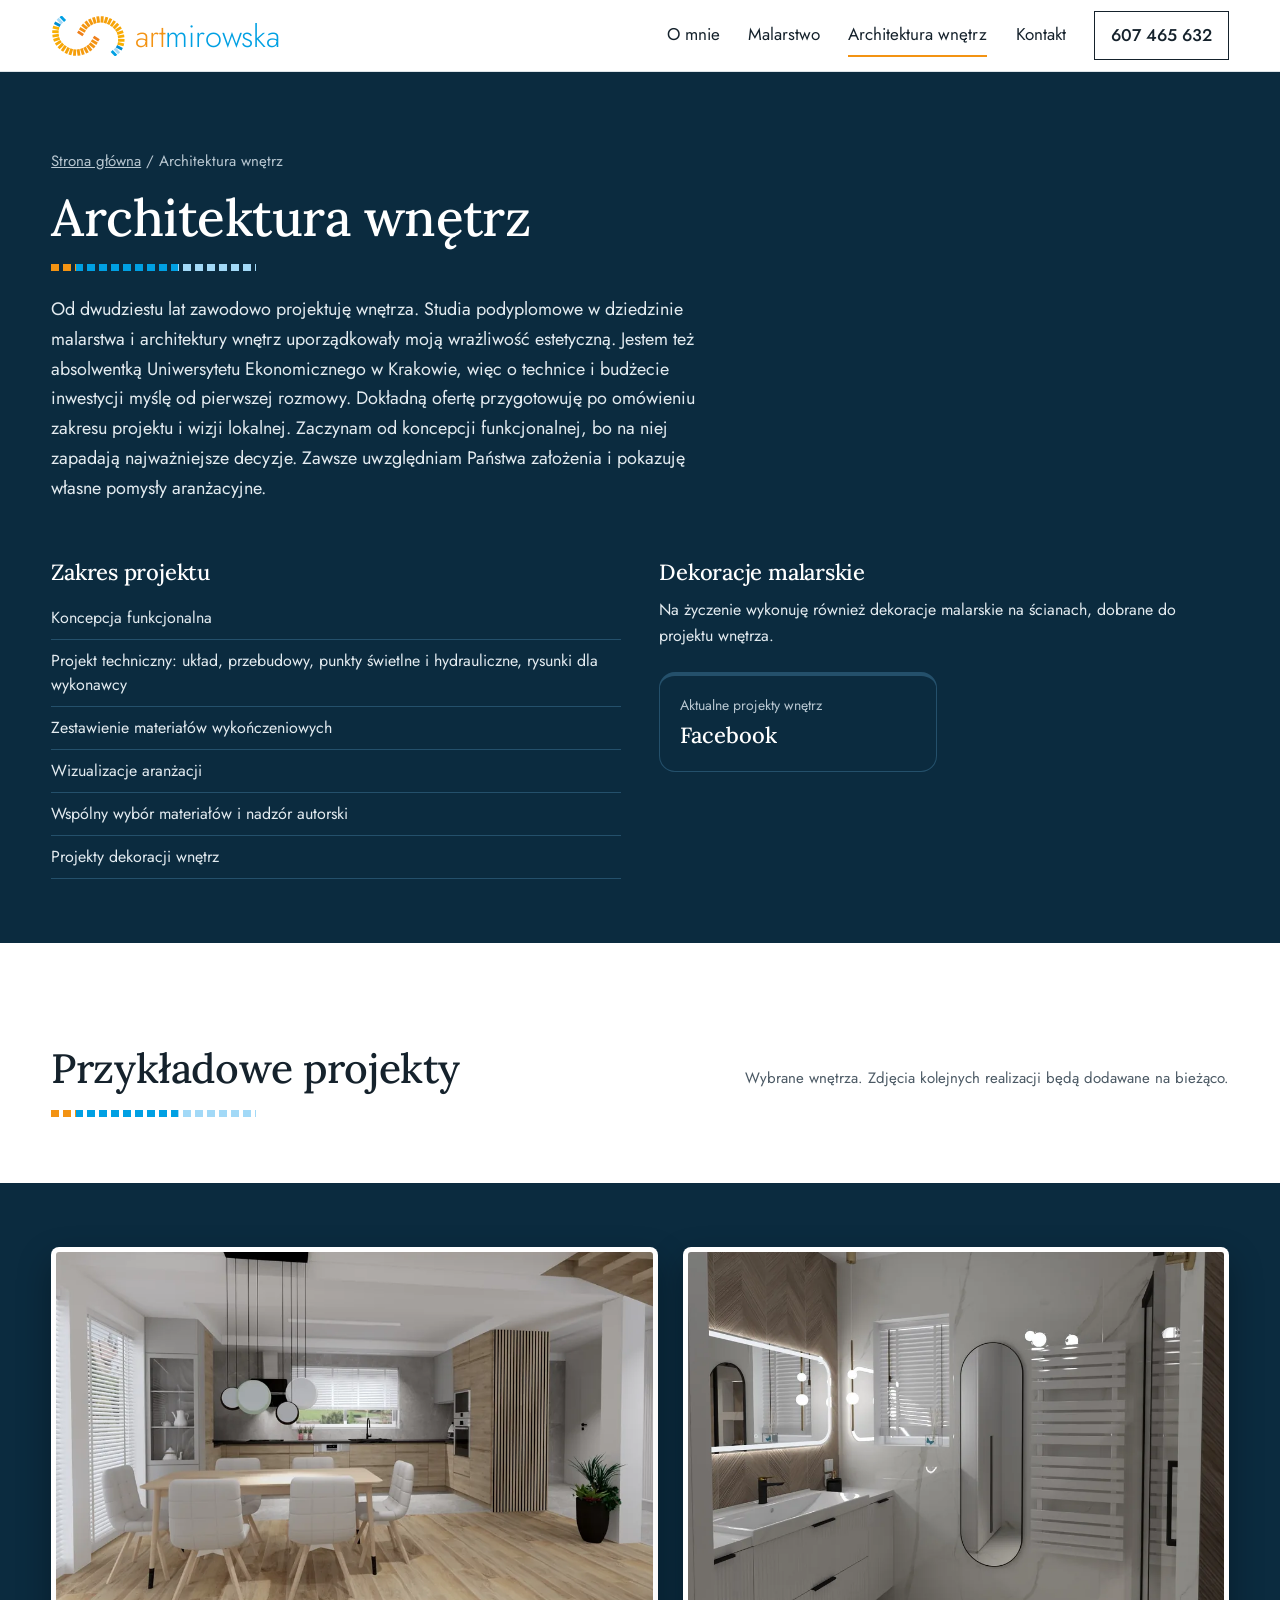
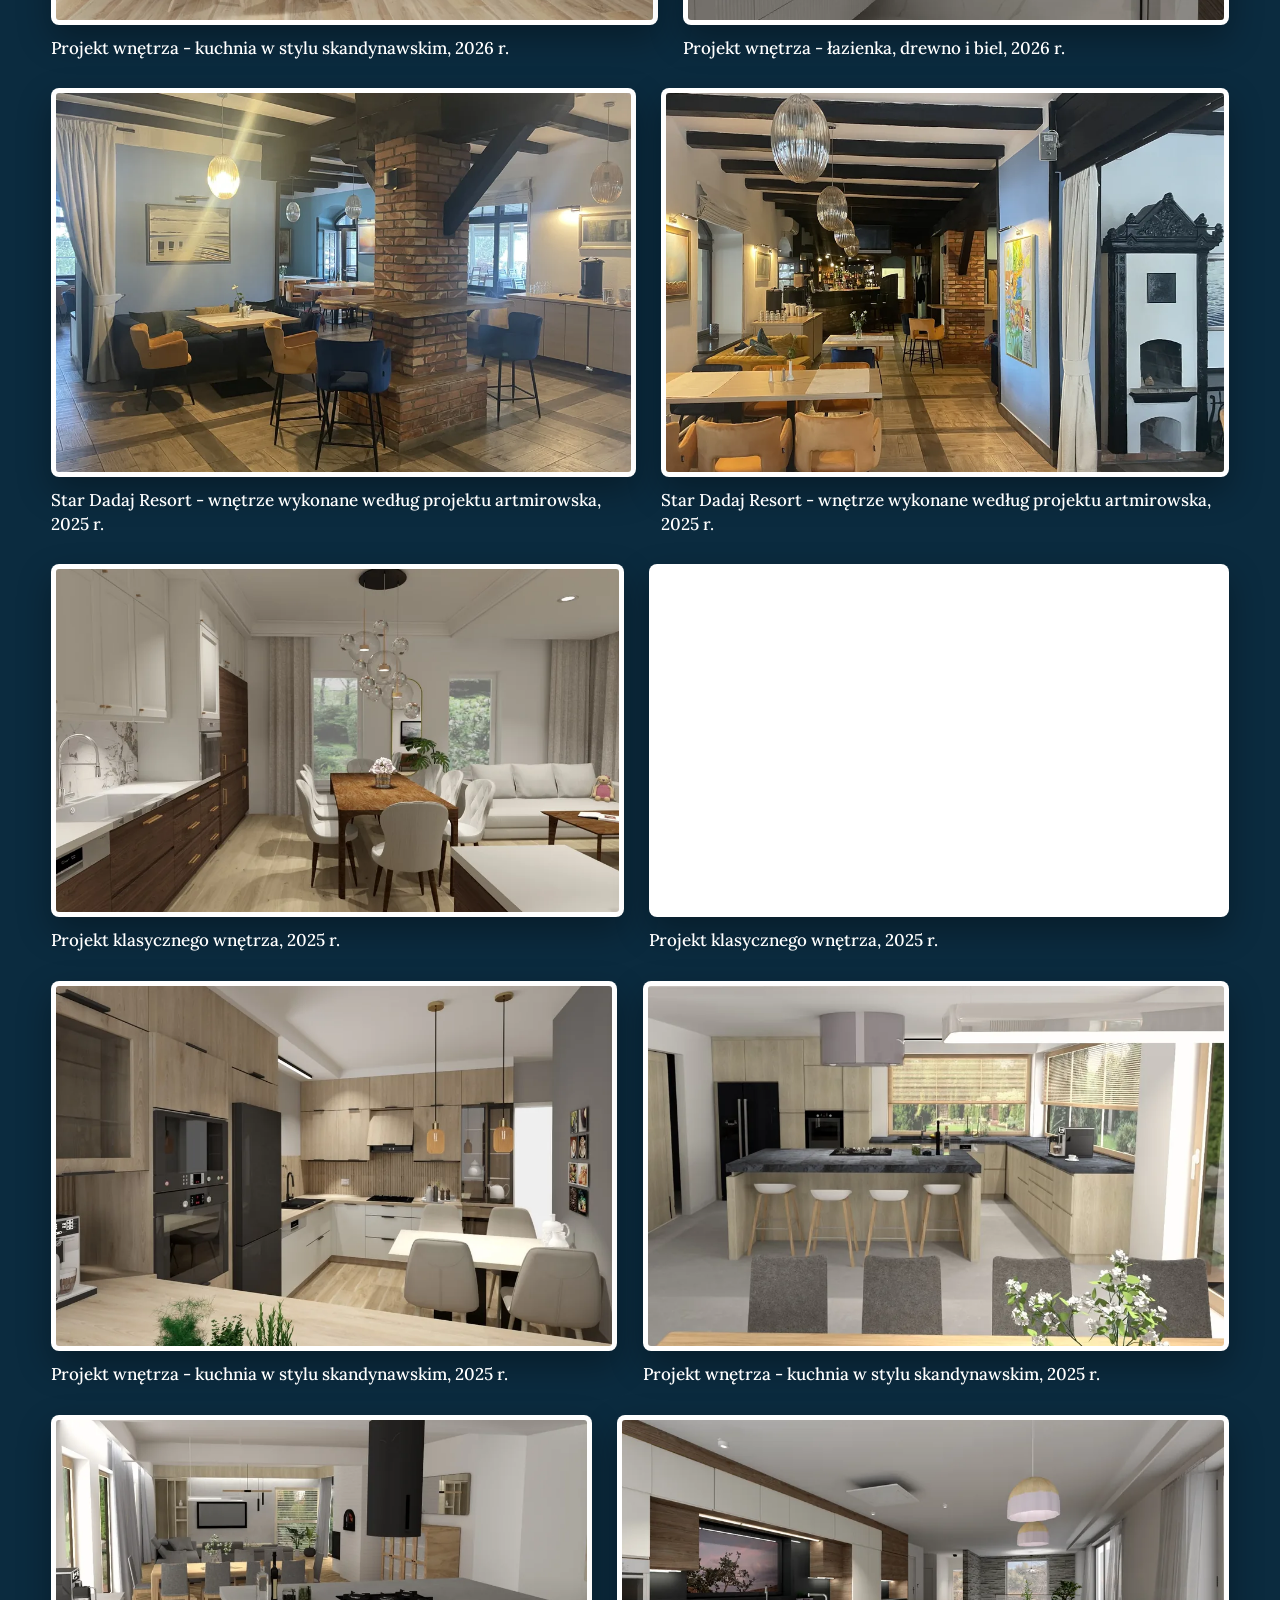
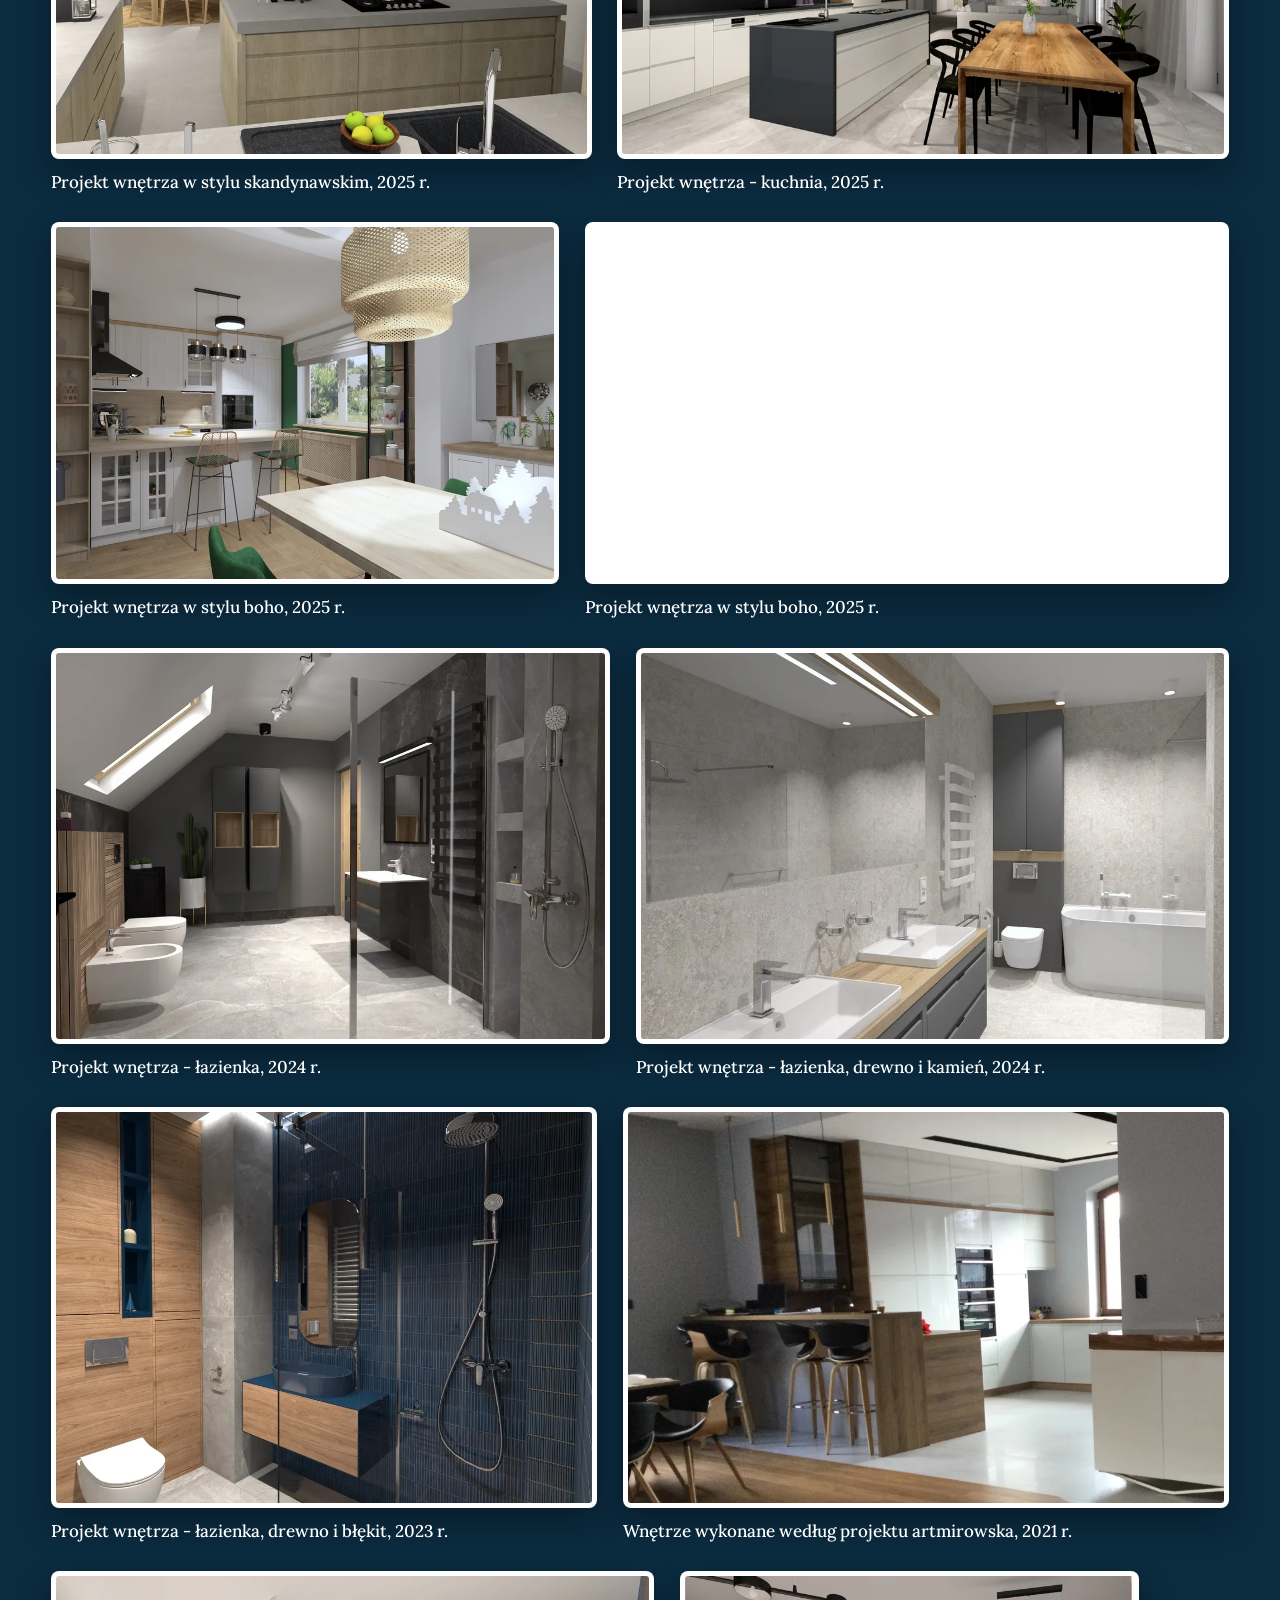
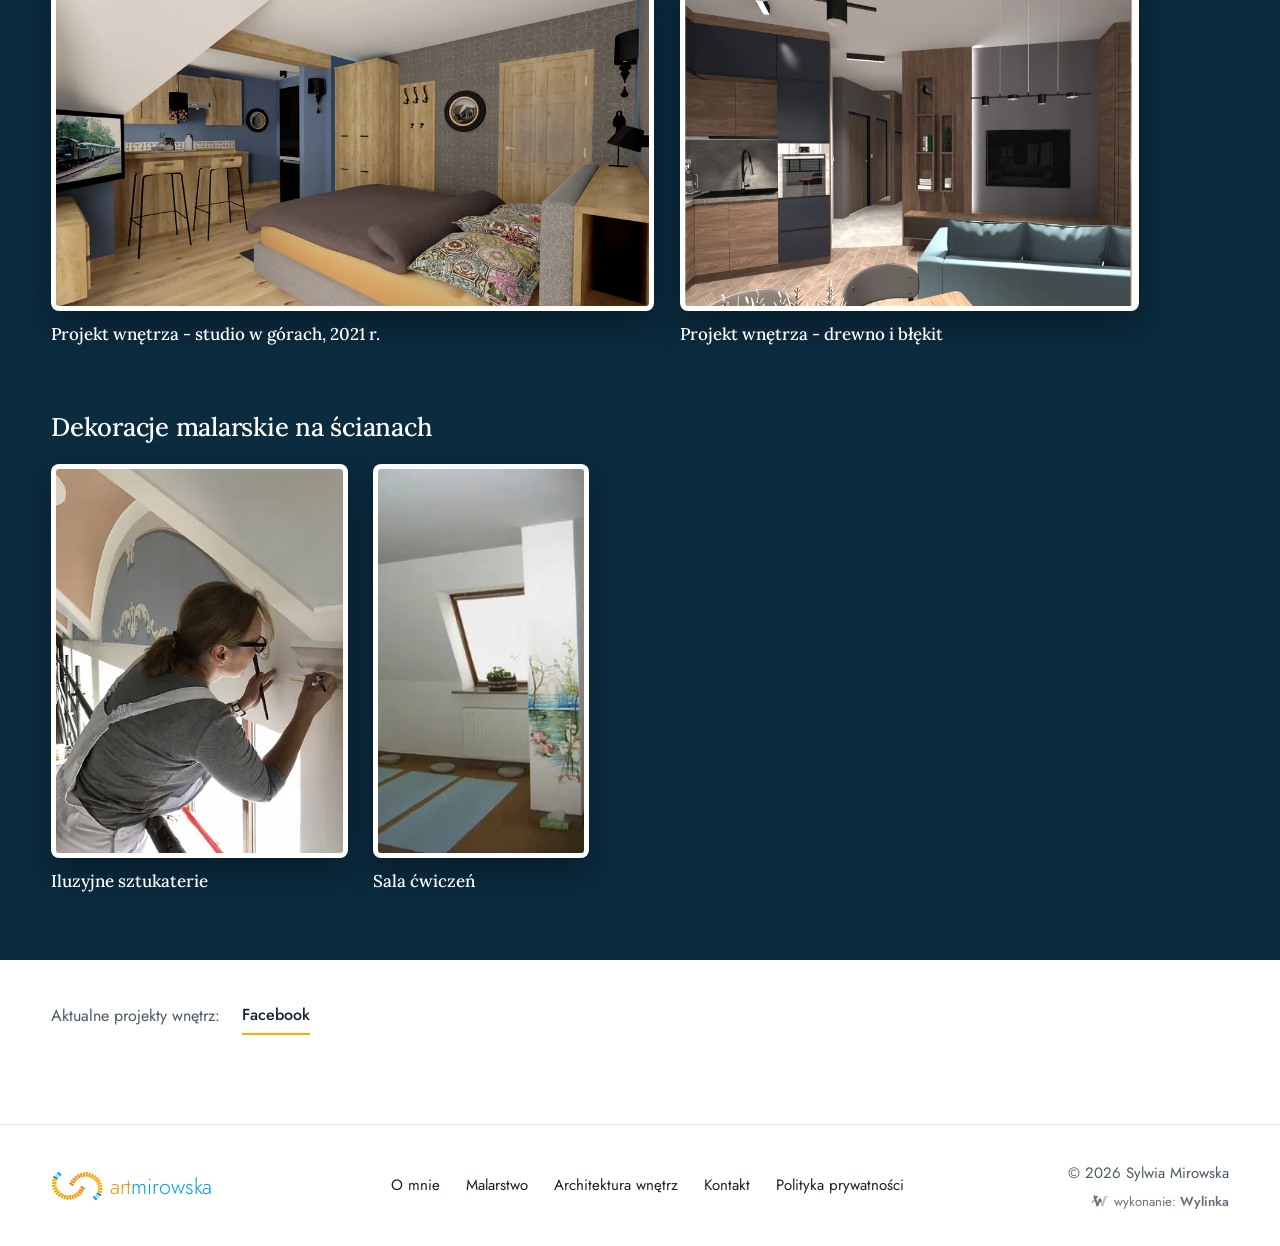
==== commit b3f9a98d: "Obraz nr 6 na starcie: Uspiony ogrod; dekoracje scienne tylko 2 zdjecia; nowe zdjecie karty Architek" ====
--- a/architektura-wnetrz.html
+++ b/architektura-wnetrz.html
@@ -11,7 +11,7 @@
 <link rel="icon" href="data:image/svg+xml,%3Csvg%20xmlns%3D%22http%3A%2F%2Fwww.w3.org%2F2000%2Fsvg%22%20viewBox%3D%22-4%20-30%20122%20122%22%3E%3Cg%20id%3D%22hk%22%3E%3Crect%20x%3D%2215.80%22%20y%3D%22-0.90%22%20width%3D%224.4%22%20height%3D%229.8%22%20fill%3D%22%2300A0E3%22%20transform%3D%22rotate%28135.1%2018.00%204.00%29%22%2F%3E%3Crect%20x%3D%2211.30%22%20y%3D%222.98%22%20width%3D%224.4%22%20height%3D%229.8%22%20fill%3D%22%23A2D9F7%22%20transform%3D%22rotate%28137.2%2013.50%207.88%29%22%2F%3E%3Crect%20x%3D%227.54%22%20y%3D%227.58%22%20width%3D%224.4%22%20height%3D%229.8%22%20fill%3D%22%23008DD2%22%20transform%3D%22rotate%28117.8%209.74%2012.48%29%22%2F%3E%3Crect%20x%3D%225.42%22%20y%3D%2213.16%22%20width%3D%224.4%22%20height%3D%229.8%22%20fill%3D%22%23F9B101%22%20transform%3D%22rotate%28104.3%207.62%2018.06%29%22%2F%3E%3Crect%20x%3D%224.60%22%20y%3D%2219.04%22%20width%3D%224.4%22%20height%3D%229.8%22%20fill%3D%22%23F9AF02%22%20transform%3D%22rotate%2891.2%206.80%2023.94%29%22%2F%3E%3Crect%20x%3D%224.97%22%20y%3D%2224.99%22%20width%3D%224.4%22%20height%3D%229.8%22%20fill%3D%22%23F8AD03%22%20transform%3D%22rotate%2881.8%207.17%2029.89%29%22%2F%3E%3Crect%20x%3D%226.34%22%20y%3D%2230.77%22%20width%3D%224.4%22%20height%3D%229.8%22%20fill%3D%22%23F8AB05%22%20transform%3D%22rotate%2870.7%208.54%2035.67%29%22%2F%3E%3Crect%20x%3D%229.02%22%20y%3D%2236.08%22%20width%3D%224.4%22%20height%3D%229.8%22%20fill%3D%22%23F7A906%22%20transform%3D%22rotate%2856.2%2011.22%2040.98%29%22%2F%3E%3Crect%20x%3D%2212.81%22%20y%3D%2240.68%22%20width%3D%224.4%22%20height%3D%229.8%22%20fill%3D%22%23F7A707%22%20transform%3D%22rotate%2845.1%2015.01%2045.58%29%22%2F%3E%3Crect%20x%3D%2217.38%22%20y%3D%2244.51%22%20width%3D%224.4%22%20height%3D%229.8%22%20fill%3D%22%23F7A508%22%20transform%3D%22rotate%2834.9%2019.58%2049.41%29%22%2F%3E%3Crect%20x%3D%2222.51%22%20y%3D%2247.56%22%20width%3D%224.4%22%20height%3D%229.8%22%20fill%3D%22%23F6A309%22%20transform%3D%22rotate%2826.5%2024.71%2052.46%29%22%2F%3E%3Crect%20x%3D%2228.02%22%20y%3D%2249.80%22%20width%3D%224.4%22%20height%3D%229.8%22%20fill%3D%22%23F6A10B%22%20transform%3D%22rotate%2817.2%2030.22%2054.70%29%22%2F%3E%3Crect%20x%3D%2233.89%22%20y%3D%2250.89%22%20width%3D%224.4%22%20height%3D%229.8%22%20fill%3D%22%23F59F0C%22%20transform%3D%22rotate%283.2%2036.09%2055.79%29%22%2F%3E%3Crect%20x%3D%2239.85%22%20y%3D%2250.61%22%20width%3D%224.4%22%20height%3D%229.8%22%20fill%3D%22%23F59D0D%22%20transform%3D%22rotate%28-8.1%2042.05%2055.51%29%22%2F%3E%3Crect%20x%3D%2245.64%22%20y%3D%2249.31%22%20width%3D%224.4%22%20height%3D%229.8%22%20fill%3D%22%23F59B0E%22%20transform%3D%22rotate%28-17.1%2047.84%2054.21%29%22%2F%3E%3Crect%20x%3D%2251.14%22%20y%3D%2247.05%22%20width%3D%224.4%22%20height%3D%229.8%22%20fill%3D%22%23F4990F%22%20transform%3D%22rotate%28-27.6%2053.34%2051.95%29%22%2F%3E%3Crect%20x%3D%2256.17%22%20y%3D%2243.84%22%20width%3D%224.4%22%20height%3D%229.8%22%20fill%3D%22%23F49711%22%20transform%3D%22rotate%28-37.4%2058.37%2048.74%29%22%2F%3E%3Crect%20x%3D%2260.47%22%20y%3D%2239.74%22%20width%3D%224.4%22%20height%3D%229.8%22%20fill%3D%22%23F39512%22%20transform%3D%22rotate%28-51.6%2062.67%2044.64%29%22%2F%3E%3Crect%20x%3D%2263.79%22%20y%3D%2234.78%22%20width%3D%224.4%22%20height%3D%229.8%22%20fill%3D%22%23F39313%22%20transform%3D%22rotate%28-59.3%2065.99%2039.68%29%22%2F%3E%3Crect%20x%3D%2266.79%22%20y%3D%2229.62%22%20width%3D%224.4%22%20height%3D%229.8%22%20fill%3D%22%23EF7F1A%22%20transform%3D%22rotate%28-56.4%2068.99%2034.52%29%22%2F%3E%3C%2Fg%3E%3Cuse%20xmlns%3Axlink%3D%22http%3A%2F%2Fwww.w3.org%2F1999%2Fxlink%22%20href%3D%22%23hk%22%20transform%3D%22rotate%28180%2057%2030.5%29%22%2F%3E%3C%2Fsvg%3E">
 <link rel="preload" href="fonts/lora-rdzen.woff2" as="font" type="font/woff2" crossorigin>
 <link rel="preload" href="fonts/jost-rdzen.woff2" as="font" type="font/woff2" crossorigin>
-<link rel="stylesheet" href="style.css?v=2711c">
+<link rel="stylesheet" href="style.css?v=2711d">
 </head>
 <body>
 <a class="skip" href="#tresc">Przejdź do treści</a>
@@ -47,7 +47,7 @@
 </section>
 <section class="ciemna wn-gal">
 <div class="wrap">
-<div class="ramki"><div class="siatka"><figure class="ob" style="--r:1.6039"><button type="button" data-lb="wn" data-src="foto/a-kuchnia-skand-2026-1644.webp" data-mid="foto/a-kuchnia-skand-2026-960.webp" data-cap="Projekt wnętrza - kuchnia w stylu skandynawskim, 2026 r."><img data-src="foto/a-kuchnia-skand-2026-480.webp" data-srcset="foto/a-kuchnia-skand-2026-480.webp 480w, foto/a-kuchnia-skand-2026-960.webp 960w, foto/a-kuchnia-skand-2026-1600.webp 1600w, foto/a-kuchnia-skand-2026-1644.webp 1644w" sizes="(max-width:760px) 92vw, 711px" width="480" height="299" decoding="async" alt="Projekt wnętrza - kuchnia w stylu skandynawskim, 2026 r."></button><figcaption><b>Projekt wnętrza - kuchnia w stylu skandynawskim, 2026 r.</b></figcaption></figure><figure class="ob" style="--r:1.4429"><button type="button" data-lb="wn" data-src="foto/a-lazienka-biel-2026-1515.webp" data-mid="foto/a-lazienka-biel-2026-960.webp" data-cap="Projekt wnętrza - łazienka, drewno i biel, 2026 r."><img data-src="foto/a-lazienka-biel-2026-480.webp" data-srcset="foto/a-lazienka-biel-2026-480.webp 480w, foto/a-lazienka-biel-2026-960.webp 960w, foto/a-lazienka-biel-2026-1515.webp 1515w" sizes="(max-width:760px) 92vw, 639px" width="480" height="333" decoding="async" alt="Projekt wnętrza - łazienka, drewno i biel, 2026 r."></button><figcaption><b>Projekt wnętrza - łazienka, drewno i biel, 2026 r.</b></figcaption></figure><figure class="ob" style="--r:1.5032"><button type="button" data-lb="wn" data-src="foto/a-dadaj-2025-a-2400.webp" data-mid="foto/a-dadaj-2025-a-960.webp" data-cap="Star Dadaj Resort - wnętrze wykonane według projektu artmirowska, 2025 r."><img data-src="foto/a-dadaj-2025-a-480.webp" data-srcset="foto/a-dadaj-2025-a-480.webp 480w, foto/a-dadaj-2025-a-960.webp 960w, foto/a-dadaj-2025-a-1600.webp 1600w, foto/a-dadaj-2025-a-2400.webp 2400w" sizes="(max-width:760px) 92vw, 666px" width="480" height="319" decoding="async" alt="Star Dadaj Resort - wnętrze wykonane według projektu artmirowska, 2025 r."></button><figcaption><b>Star Dadaj Resort - wnętrze wykonane według projektu artmirowska, 2025 r.</b></figcaption></figure><figure class="ob" style="--r:1.4598"><button type="button" data-lb="wn" data-src="foto/a-dadaj-2025-b-2400.webp" data-mid="foto/a-dadaj-2025-b-960.webp" data-cap="Star Dadaj Resort - wnętrze wykonane według projektu artmirowska, 2025 r."><img data-src="foto/a-dadaj-2025-b-480.webp" data-srcset="foto/a-dadaj-2025-b-480.webp 480w, foto/a-dadaj-2025-b-960.webp 960w, foto/a-dadaj-2025-b-1600.webp 1600w, foto/a-dadaj-2025-b-2400.webp 2400w" sizes="(max-width:760px) 92vw, 647px" width="480" height="329" decoding="async" alt="Star Dadaj Resort - wnętrze wykonane według projektu artmirowska, 2025 r."></button><figcaption><b>Star Dadaj Resort - wnętrze wykonane według projektu artmirowska, 2025 r.</b></figcaption></figure><figure class="ob" style="--r:1.6231"><button type="button" data-lb="wn" data-src="foto/a-klasyczne-2025-a-1753.webp" data-mid="foto/a-klasyczne-2025-a-960.webp" data-cap="Projekt klasycznego wnętrza, 2025 r."><img data-src="foto/a-klasyczne-2025-a-480.webp" data-srcset="foto/a-klasyczne-2025-a-480.webp 480w, foto/a-klasyczne-2025-a-960.webp 960w, foto/a-klasyczne-2025-a-1600.webp 1600w, foto/a-klasyczne-2025-a-1753.webp 1753w" sizes="(max-width:760px) 92vw, 719px" width="480" height="296" decoding="async" alt="Projekt klasycznego wnętrza, 2025 r."></button><figcaption><b>Projekt klasycznego wnętrza, 2025 r.</b></figcaption></figure><figure class="ob" style="--r:1.6426"><button type="button" data-lb="wn" data-src="foto/a-klasyczne-2025-b-1774.webp" data-mid="foto/a-klasyczne-2025-b-960.webp" data-cap="Projekt klasycznego wnętrza, 2025 r."><img data-src="foto/a-klasyczne-2025-b-480.webp" data-srcset="foto/a-klasyczne-2025-b-480.webp 480w, foto/a-klasyczne-2025-b-960.webp 960w, foto/a-klasyczne-2025-b-1600.webp 1600w, foto/a-klasyczne-2025-b-1774.webp 1774w" sizes="(max-width:760px) 92vw, 728px" width="480" height="292" decoding="async" alt="Projekt klasycznego wnętrza, 2025 r."></button><figcaption><b>Projekt klasycznego wnętrza, 2025 r.</b></figcaption></figure><figure class="ob" style="--r:1.5267"><button type="button" data-lb="wn" data-src="foto/a-kuchnia-skand-2025-a-1571.webp" data-mid="foto/a-kuchnia-skand-2025-a-960.webp" data-cap="Projekt wnętrza - kuchnia w stylu skandynawskim, 2025 r."><img data-src="foto/a-kuchnia-skand-2025-a-480.webp" data-srcset="foto/a-kuchnia-skand-2025-a-480.webp 480w, foto/a-kuchnia-skand-2025-a-960.webp 960w, foto/a-kuchnia-skand-2025-a-1571.webp 1571w" sizes="(max-width:760px) 92vw, 676px" width="480" height="314" decoding="async" alt="Projekt wnętrza - kuchnia w stylu skandynawskim, 2025 r."></button><figcaption><b>Projekt wnętrza - kuchnia w stylu skandynawskim, 2025 r.</b></figcaption></figure><figure class="ob" style="--r:1.5812"><button type="button" data-lb="wn" data-src="foto/a-kuchnia-skand-2025-b-1450.webp" data-mid="foto/a-kuchnia-skand-2025-b-960.webp" data-cap="Projekt wnętrza - kuchnia w stylu skandynawskim, 2025 r."><img data-src="foto/a-kuchnia-skand-2025-b-480.webp" data-srcset="foto/a-kuchnia-skand-2025-b-480.webp 480w, foto/a-kuchnia-skand-2025-b-960.webp 960w, foto/a-kuchnia-skand-2025-b-1450.webp 1450w" sizes="(max-width:760px) 92vw, 700px" width="480" height="304" decoding="async" alt="Projekt wnętrza - kuchnia w stylu skandynawskim, 2025 r."></button><figcaption><b>Projekt wnętrza - kuchnia w stylu skandynawskim, 2025 r.</b></figcaption></figure><figure class="ob" style="--r:1.5704"><button type="button" data-lb="wn" data-src="foto/a-skand-2025-1338.webp" data-mid="foto/a-skand-2025-960.webp" data-cap="Projekt wnętrza w stylu skandynawskim, 2025 r."><img data-src="foto/a-skand-2025-480.webp" data-srcset="foto/a-skand-2025-480.webp 480w, foto/a-skand-2025-960.webp 960w, foto/a-skand-2025-1338.webp 1338w" sizes="(max-width:760px) 92vw, 696px" width="480" height="306" decoding="async" alt="Projekt wnętrza w stylu skandynawskim, 2025 r."></button><figcaption><b>Projekt wnętrza w stylu skandynawskim, 2025 r.</b></figcaption></figure><figure class="ob" style="--r:1.7778"><button type="button" data-lb="wn" data-src="foto/a-kuchnia-2025-1920.webp" data-mid="foto/a-kuchnia-2025-960.webp" data-cap="Projekt wnętrza - kuchnia, 2025 r."><img data-src="foto/a-kuchnia-2025-480.webp" data-srcset="foto/a-kuchnia-2025-480.webp 480w, foto/a-kuchnia-2025-960.webp 960w, foto/a-kuchnia-2025-1600.webp 1600w, foto/a-kuchnia-2025-1920.webp 1920w" sizes="(max-width:760px) 92vw, 788px" width="480" height="270" decoding="async" alt="Projekt wnętrza - kuchnia, 2025 r."></button><figcaption><b>Projekt wnętrza - kuchnia, 2025 r.</b></figcaption></figure><figure class="ob" style="--r:1.4009"><button type="button" data-lb="wn" data-src="foto/a-boho-2025-a-1513.webp" data-mid="foto/a-boho-2025-a-960.webp" data-cap="Projekt wnętrza w stylu boho, 2025 r."><img data-src="foto/a-boho-2025-a-480.webp" data-srcset="foto/a-boho-2025-a-480.webp 480w, foto/a-boho-2025-a-960.webp 960w, foto/a-boho-2025-a-1513.webp 1513w" sizes="(max-width:760px) 92vw, 621px" width="480" height="343" decoding="async" alt="Projekt wnętrza w stylu boho, 2025 r."></button><figcaption><b>Projekt wnętrza w stylu boho, 2025 r.</b></figcaption></figure><figure class="ob" style="--r:1.7778"><button type="button" data-lb="wn" data-src="foto/a-boho-2025-b-1920.webp" data-mid="foto/a-boho-2025-b-960.webp" data-cap="Projekt wnętrza w stylu boho, 2025 r."><img data-src="foto/a-boho-2025-b-480.webp" data-srcset="foto/a-boho-2025-b-480.webp 480w, foto/a-boho-2025-b-960.webp 960w, foto/a-boho-2025-b-1600.webp 1600w, foto/a-boho-2025-b-1920.webp 1920w" sizes="(max-width:760px) 92vw, 788px" width="480" height="270" decoding="async" alt="Projekt wnętrza w stylu boho, 2025 r."></button><figcaption><b>Projekt wnętrza w stylu boho, 2025 r.</b></figcaption></figure><figure class="ob" style="--r:1.4111"><button type="button" data-lb="wn" data-src="foto/a-lazienka-2024-1524.webp" data-mid="foto/a-lazienka-2024-960.webp" data-cap="Projekt wnętrza - łazienka, 2024 r."><img data-src="foto/a-lazienka-2024-480.webp" data-srcset="foto/a-lazienka-2024-480.webp 480w, foto/a-lazienka-2024-960.webp 960w, foto/a-lazienka-2024-1524.webp 1524w" sizes="(max-width:760px) 92vw, 625px" width="480" height="340" decoding="async" alt="Projekt wnętrza - łazienka, 2024 r."></button><figcaption><b>Projekt wnętrza - łazienka, 2024 r.</b></figcaption></figure><figure class="ob" style="--r:1.4971"><button type="button" data-lb="wn" data-src="foto/a-lazienka-kamien-2024-1554.webp" data-mid="foto/a-lazienka-kamien-2024-960.webp" data-cap="Projekt wnętrza - łazienka, drewno i kamień, 2024 r."><img data-src="foto/a-lazienka-kamien-2024-480.webp" data-srcset="foto/a-lazienka-kamien-2024-480.webp 480w, foto/a-lazienka-kamien-2024-960.webp 960w, foto/a-lazienka-kamien-2024-1554.webp 1554w" sizes="(max-width:760px) 92vw, 663px" width="480" height="321" decoding="async" alt="Projekt wnętrza - łazienka, drewno i kamień, 2024 r."></button><figcaption><b>Projekt wnętrza - łazienka, drewno i kamień, 2024 r.</b></figcaption></figure><figure class="ob" style="--r:1.3630"><button type="button" data-lb="wn" data-src="foto/a-lazienka-blekit-2023-1472.webp" data-mid="foto/a-lazienka-blekit-2023-960.webp" data-cap="Projekt wnętrza - łazienka, drewno i błękit, 2023 r."><img data-src="foto/a-lazienka-blekit-2023-480.webp" data-srcset="foto/a-lazienka-blekit-2023-480.webp 480w, foto/a-lazienka-blekit-2023-960.webp 960w, foto/a-lazienka-blekit-2023-1472.webp 1472w" sizes="(max-width:760px) 92vw, 604px" width="480" height="352" decoding="async" alt="Projekt wnętrza - łazienka, drewno i błękit, 2023 r."></button><figcaption><b>Projekt wnętrza - łazienka, drewno i błękit, 2023 r.</b></figcaption></figure><figure class="ob" style="--r:1.5117"><button type="button" data-lb="wn" data-src="foto/a-wnetrze-2021-2195.webp" data-mid="foto/a-wnetrze-2021-960.webp" data-cap="Wnętrze wykonane według projektu artmirowska, 2021 r."><img data-src="foto/a-wnetrze-2021-480.webp" data-srcset="foto/a-wnetrze-2021-480.webp 480w, foto/a-wnetrze-2021-960.webp 960w, foto/a-wnetrze-2021-1600.webp 1600w, foto/a-wnetrze-2021-2195.webp 2195w" sizes="(max-width:760px) 92vw, 670px" width="480" height="318" decoding="async" alt="Wnętrze wykonane według projektu artmirowska, 2021 r."></button><figcaption><b>Wnętrze wykonane według projektu artmirowska, 2021 r.</b></figcaption></figure><figure class="ob" style="--r:1.7778"><button type="button" data-lb="wn" data-src="foto/a-studio-gory-2021-1920.webp" data-mid="foto/a-studio-gory-2021-960.webp" data-cap="Projekt wnętrza - studio w górach, 2021 r."><img data-src="foto/a-studio-gory-2021-480.webp" data-srcset="foto/a-studio-gory-2021-480.webp 480w, foto/a-studio-gory-2021-960.webp 960w, foto/a-studio-gory-2021-1600.webp 1600w, foto/a-studio-gory-2021-1920.webp 1920w" sizes="(max-width:760px) 92vw, 788px" width="480" height="270" decoding="async" alt="Projekt wnętrza - studio w górach, 2021 r."></button><figcaption><b>Projekt wnętrza - studio w górach, 2021 r.</b></figcaption></figure><figure class="ob" style="--r:1.3526"><button type="button" data-lb="wn" data-src="foto/w-drewno-1100.webp" data-mid="foto/w-drewno-750.webp" data-cap="Projekt wnętrza - drewno i błękit, nowoczesny salon z kuchnią"><img data-src="foto/w-drewno-420.webp" data-srcset="foto/w-drewno-420.webp 420w, foto/w-drewno-750.webp 750w, foto/w-drewno-1100.webp 1100w" sizes="(max-width:760px) 92vw, 600px" width="420" height="311" decoding="async" alt="Projekt wnętrza - drewno i błękit"></button><figcaption><b>Projekt wnętrza - drewno i błękit</b></figcaption></figure></div></div><h3 class="wn-sub">Dekoracje malarskie na ścianach</h3><div class="ramki"><div class="siatka"><figure class="ob" style="--r:0.7522"><button type="button" data-lb="sc" data-src="foto/w-sztukaterie-762.webp" data-mid="foto/w-sztukaterie-391.webp" data-cap="Iluzyjne sztukaterie - malarstwo ścienne"><img data-src="foto/w-sztukaterie-226.webp" data-srcset="foto/w-sztukaterie-226.webp 226w, foto/w-sztukaterie-391.webp 391w, foto/w-sztukaterie-762.webp 762w" sizes="(max-width:760px) 47vw, 343px" width="226" height="300" decoding="async" alt="Iluzyjne sztukaterie"></button><figcaption><b>Iluzyjne sztukaterie</b></figcaption></figure><figure class="ob" style="--r:0.7500"><button type="button" data-lb="sc" data-src="foto/w-salon-750.webp" data-mid="foto/w-salon-390.webp" data-cap="Salon - ornament roślinny - malarstwo ścienne"><img data-src="foto/w-salon-225.webp" data-srcset="foto/w-salon-225.webp 225w, foto/w-salon-390.webp 390w, foto/w-salon-750.webp 750w" sizes="(max-width:760px) 47vw, 342px" width="225" height="300" decoding="async" alt="Salon - ornament roślinny"></button><figcaption><b>Salon - ornament roślinny</b></figcaption></figure><figure class="ob" style="--r:1.4427"><button type="button" data-lb="sc" data-src="foto/w-kuchnia-818.webp" data-mid="foto/w-kuchnia-750.webp" data-cap="Kuchnia - kwiaty nad oknem - malarstwo ścienne"><img data-src="foto/w-kuchnia-433.webp" data-srcset="foto/w-kuchnia-433.webp 433w, foto/w-kuchnia-750.webp 750w, foto/w-kuchnia-818.webp 818w" sizes="(max-width:760px) 92vw, 658px" width="433" height="300" decoding="async" alt="Kuchnia - kwiaty nad oknem"></button><figcaption><b>Kuchnia - kwiaty nad oknem</b></figcaption></figure><figure class="ob" style="--r:1.8420"><button type="button" data-lb="sc" data-src="foto/w-schody-886.webp" data-mid="foto/w-schody-886.webp" data-cap="Klatka schodowa - malarstwo ścienne"><img data-src="foto/w-schody-553.webp" data-srcset="foto/w-schody-553.webp 553w, foto/w-schody-886.webp 886w" sizes="(max-width:760px) 92vw, 840px" width="553" height="300" decoding="async" alt="Klatka schodowa"></button><figcaption><b>Klatka schodowa</b></figcaption></figure><figure class="ob" style="--r:1.3330"><button type="button" data-lb="sc" data-src="foto/w-naroze-1333.webp" data-mid="foto/w-naroze-693.webp" data-cap="Ornament w narożniku sufitu - malarstwo ścienne"><img data-src="foto/w-naroze-400.webp" data-srcset="foto/w-naroze-400.webp 400w, foto/w-naroze-693.webp 693w, foto/w-naroze-1333.webp 1333w" sizes="(max-width:760px) 92vw, 608px" width="400" height="300" decoding="async" alt="Ornament w narożniku sufitu"></button><figcaption><b>Ornament w narożniku sufitu</b></figcaption></figure><figure class="ob" style="--r:0.7500"><button type="button" data-lb="sc" data-src="foto/w-pnacze-750.webp" data-mid="foto/w-pnacze-390.webp" data-cap="Pnącze przy drzwiach - malarstwo ścienne"><img data-src="foto/w-pnacze-225.webp" data-srcset="foto/w-pnacze-225.webp 225w, foto/w-pnacze-390.webp 390w, foto/w-pnacze-750.webp 750w" sizes="(max-width:760px) 47vw, 342px" width="225" height="300" decoding="async" alt="Pnącze przy drzwiach"></button><figcaption><b>Pnącze przy drzwiach</b></figcaption></figure><figure class="ob" style="--r:0.5462"><button type="button" data-lb="sc" data-src="foto/w-sala-497.webp" data-mid="foto/w-sala-284.webp" data-cap="Sala ćwiczeń - malarstwo ścienne"><img data-src="foto/w-sala-164.webp" data-srcset="foto/w-sala-164.webp 164w, foto/w-sala-284.webp 284w, foto/w-sala-497.webp 497w" sizes="(max-width:760px) 47vw, 249px" width="164" height="300" decoding="async" alt="Sala ćwiczeń"></button><figcaption><b>Sala ćwiczeń</b></figcaption></figure><figure class="ob" style="--r:1.7647"><button type="button" data-lb="sc" data-src="foto/w-zielona-900.webp" data-mid="foto/w-zielona-900.webp" data-cap="Liście w narożniku pokoju - malarstwo ścienne"><img data-src="foto/w-zielona-529.webp" data-srcset="foto/w-zielona-529.webp 529w, foto/w-zielona-900.webp 900w" sizes="(max-width:760px) 92vw, 805px" width="529" height="300" decoding="async" alt="Liście w narożniku pokoju"></button><figcaption><b>Liście w narożniku pokoju</b></figcaption></figure></div></div>
+<div class="ramki"><div class="siatka"><figure class="ob" style="--r:1.6039"><button type="button" data-lb="wn" data-src="foto/a-kuchnia-skand-2026-1644.webp" data-mid="foto/a-kuchnia-skand-2026-960.webp" data-cap="Projekt wnętrza - kuchnia w stylu skandynawskim, 2026 r."><img data-src="foto/a-kuchnia-skand-2026-480.webp" data-srcset="foto/a-kuchnia-skand-2026-480.webp 480w, foto/a-kuchnia-skand-2026-960.webp 960w, foto/a-kuchnia-skand-2026-1600.webp 1600w, foto/a-kuchnia-skand-2026-1644.webp 1644w" sizes="(max-width:760px) 92vw, 711px" width="480" height="299" decoding="async" alt="Projekt wnętrza - kuchnia w stylu skandynawskim, 2026 r."></button><figcaption><b>Projekt wnętrza - kuchnia w stylu skandynawskim, 2026 r.</b></figcaption></figure><figure class="ob" style="--r:1.4429"><button type="button" data-lb="wn" data-src="foto/a-lazienka-biel-2026-1515.webp" data-mid="foto/a-lazienka-biel-2026-960.webp" data-cap="Projekt wnętrza - łazienka, drewno i biel, 2026 r."><img data-src="foto/a-lazienka-biel-2026-480.webp" data-srcset="foto/a-lazienka-biel-2026-480.webp 480w, foto/a-lazienka-biel-2026-960.webp 960w, foto/a-lazienka-biel-2026-1515.webp 1515w" sizes="(max-width:760px) 92vw, 639px" width="480" height="333" decoding="async" alt="Projekt wnętrza - łazienka, drewno i biel, 2026 r."></button><figcaption><b>Projekt wnętrza - łazienka, drewno i biel, 2026 r.</b></figcaption></figure><figure class="ob" style="--r:1.5032"><button type="button" data-lb="wn" data-src="foto/a-dadaj-2025-a-2400.webp" data-mid="foto/a-dadaj-2025-a-960.webp" data-cap="Star Dadaj Resort - wnętrze wykonane według projektu artmirowska, 2025 r."><img data-src="foto/a-dadaj-2025-a-480.webp" data-srcset="foto/a-dadaj-2025-a-480.webp 480w, foto/a-dadaj-2025-a-960.webp 960w, foto/a-dadaj-2025-a-1600.webp 1600w, foto/a-dadaj-2025-a-2400.webp 2400w" sizes="(max-width:760px) 92vw, 666px" width="480" height="319" decoding="async" alt="Star Dadaj Resort - wnętrze wykonane według projektu artmirowska, 2025 r."></button><figcaption><b>Star Dadaj Resort - wnętrze wykonane według projektu artmirowska, 2025 r.</b></figcaption></figure><figure class="ob" style="--r:1.4598"><button type="button" data-lb="wn" data-src="foto/a-dadaj-2025-b-2400.webp" data-mid="foto/a-dadaj-2025-b-960.webp" data-cap="Star Dadaj Resort - wnętrze wykonane według projektu artmirowska, 2025 r."><img data-src="foto/a-dadaj-2025-b-480.webp" data-srcset="foto/a-dadaj-2025-b-480.webp 480w, foto/a-dadaj-2025-b-960.webp 960w, foto/a-dadaj-2025-b-1600.webp 1600w, foto/a-dadaj-2025-b-2400.webp 2400w" sizes="(max-width:760px) 92vw, 647px" width="480" height="329" decoding="async" alt="Star Dadaj Resort - wnętrze wykonane według projektu artmirowska, 2025 r."></button><figcaption><b>Star Dadaj Resort - wnętrze wykonane według projektu artmirowska, 2025 r.</b></figcaption></figure><figure class="ob" style="--r:1.6231"><button type="button" data-lb="wn" data-src="foto/a-klasyczne-2025-a-1753.webp" data-mid="foto/a-klasyczne-2025-a-960.webp" data-cap="Projekt klasycznego wnętrza, 2025 r."><img data-src="foto/a-klasyczne-2025-a-480.webp" data-srcset="foto/a-klasyczne-2025-a-480.webp 480w, foto/a-klasyczne-2025-a-960.webp 960w, foto/a-klasyczne-2025-a-1600.webp 1600w, foto/a-klasyczne-2025-a-1753.webp 1753w" sizes="(max-width:760px) 92vw, 719px" width="480" height="296" decoding="async" alt="Projekt klasycznego wnętrza, 2025 r."></button><figcaption><b>Projekt klasycznego wnętrza, 2025 r.</b></figcaption></figure><figure class="ob" style="--r:1.6426"><button type="button" data-lb="wn" data-src="foto/a-klasyczne-2025-b-1774.webp" data-mid="foto/a-klasyczne-2025-b-960.webp" data-cap="Projekt klasycznego wnętrza, 2025 r."><img data-src="foto/a-klasyczne-2025-b-480.webp" data-srcset="foto/a-klasyczne-2025-b-480.webp 480w, foto/a-klasyczne-2025-b-960.webp 960w, foto/a-klasyczne-2025-b-1600.webp 1600w, foto/a-klasyczne-2025-b-1774.webp 1774w" sizes="(max-width:760px) 92vw, 728px" width="480" height="292" decoding="async" alt="Projekt klasycznego wnętrza, 2025 r."></button><figcaption><b>Projekt klasycznego wnętrza, 2025 r.</b></figcaption></figure><figure class="ob" style="--r:1.5267"><button type="button" data-lb="wn" data-src="foto/a-kuchnia-skand-2025-a-1571.webp" data-mid="foto/a-kuchnia-skand-2025-a-960.webp" data-cap="Projekt wnętrza - kuchnia w stylu skandynawskim, 2025 r."><img data-src="foto/a-kuchnia-skand-2025-a-480.webp" data-srcset="foto/a-kuchnia-skand-2025-a-480.webp 480w, foto/a-kuchnia-skand-2025-a-960.webp 960w, foto/a-kuchnia-skand-2025-a-1571.webp 1571w" sizes="(max-width:760px) 92vw, 676px" width="480" height="314" decoding="async" alt="Projekt wnętrza - kuchnia w stylu skandynawskim, 2025 r."></button><figcaption><b>Projekt wnętrza - kuchnia w stylu skandynawskim, 2025 r.</b></figcaption></figure><figure class="ob" style="--r:1.5812"><button type="button" data-lb="wn" data-src="foto/a-kuchnia-skand-2025-b-1450.webp" data-mid="foto/a-kuchnia-skand-2025-b-960.webp" data-cap="Projekt wnętrza - kuchnia w stylu skandynawskim, 2025 r."><img data-src="foto/a-kuchnia-skand-2025-b-480.webp" data-srcset="foto/a-kuchnia-skand-2025-b-480.webp 480w, foto/a-kuchnia-skand-2025-b-960.webp 960w, foto/a-kuchnia-skand-2025-b-1450.webp 1450w" sizes="(max-width:760px) 92vw, 700px" width="480" height="304" decoding="async" alt="Projekt wnętrza - kuchnia w stylu skandynawskim, 2025 r."></button><figcaption><b>Projekt wnętrza - kuchnia w stylu skandynawskim, 2025 r.</b></figcaption></figure><figure class="ob" style="--r:1.5704"><button type="button" data-lb="wn" data-src="foto/a-skand-2025-1338.webp" data-mid="foto/a-skand-2025-960.webp" data-cap="Projekt wnętrza w stylu skandynawskim, 2025 r."><img data-src="foto/a-skand-2025-480.webp" data-srcset="foto/a-skand-2025-480.webp 480w, foto/a-skand-2025-960.webp 960w, foto/a-skand-2025-1338.webp 1338w" sizes="(max-width:760px) 92vw, 696px" width="480" height="306" decoding="async" alt="Projekt wnętrza w stylu skandynawskim, 2025 r."></button><figcaption><b>Projekt wnętrza w stylu skandynawskim, 2025 r.</b></figcaption></figure><figure class="ob" style="--r:1.7778"><button type="button" data-lb="wn" data-src="foto/a-kuchnia-2025-1920.webp" data-mid="foto/a-kuchnia-2025-960.webp" data-cap="Projekt wnętrza - kuchnia, 2025 r."><img data-src="foto/a-kuchnia-2025-480.webp" data-srcset="foto/a-kuchnia-2025-480.webp 480w, foto/a-kuchnia-2025-960.webp 960w, foto/a-kuchnia-2025-1600.webp 1600w, foto/a-kuchnia-2025-1920.webp 1920w" sizes="(max-width:760px) 92vw, 788px" width="480" height="270" decoding="async" alt="Projekt wnętrza - kuchnia, 2025 r."></button><figcaption><b>Projekt wnętrza - kuchnia, 2025 r.</b></figcaption></figure><figure class="ob" style="--r:1.4009"><button type="button" data-lb="wn" data-src="foto/a-boho-2025-a-1513.webp" data-mid="foto/a-boho-2025-a-960.webp" data-cap="Projekt wnętrza w stylu boho, 2025 r."><img data-src="foto/a-boho-2025-a-480.webp" data-srcset="foto/a-boho-2025-a-480.webp 480w, foto/a-boho-2025-a-960.webp 960w, foto/a-boho-2025-a-1513.webp 1513w" sizes="(max-width:760px) 92vw, 621px" width="480" height="343" decoding="async" alt="Projekt wnętrza w stylu boho, 2025 r."></button><figcaption><b>Projekt wnętrza w stylu boho, 2025 r.</b></figcaption></figure><figure class="ob" style="--r:1.7778"><button type="button" data-lb="wn" data-src="foto/a-boho-2025-b-1920.webp" data-mid="foto/a-boho-2025-b-960.webp" data-cap="Projekt wnętrza w stylu boho, 2025 r."><img data-src="foto/a-boho-2025-b-480.webp" data-srcset="foto/a-boho-2025-b-480.webp 480w, foto/a-boho-2025-b-960.webp 960w, foto/a-boho-2025-b-1600.webp 1600w, foto/a-boho-2025-b-1920.webp 1920w" sizes="(max-width:760px) 92vw, 788px" width="480" height="270" decoding="async" alt="Projekt wnętrza w stylu boho, 2025 r."></button><figcaption><b>Projekt wnętrza w stylu boho, 2025 r.</b></figcaption></figure><figure class="ob" style="--r:1.4111"><button type="button" data-lb="wn" data-src="foto/a-lazienka-2024-1524.webp" data-mid="foto/a-lazienka-2024-960.webp" data-cap="Projekt wnętrza - łazienka, 2024 r."><img data-src="foto/a-lazienka-2024-480.webp" data-srcset="foto/a-lazienka-2024-480.webp 480w, foto/a-lazienka-2024-960.webp 960w, foto/a-lazienka-2024-1524.webp 1524w" sizes="(max-width:760px) 92vw, 625px" width="480" height="340" decoding="async" alt="Projekt wnętrza - łazienka, 2024 r."></button><figcaption><b>Projekt wnętrza - łazienka, 2024 r.</b></figcaption></figure><figure class="ob" style="--r:1.4971"><button type="button" data-lb="wn" data-src="foto/a-lazienka-kamien-2024-1554.webp" data-mid="foto/a-lazienka-kamien-2024-960.webp" data-cap="Projekt wnętrza - łazienka, drewno i kamień, 2024 r."><img data-src="foto/a-lazienka-kamien-2024-480.webp" data-srcset="foto/a-lazienka-kamien-2024-480.webp 480w, foto/a-lazienka-kamien-2024-960.webp 960w, foto/a-lazienka-kamien-2024-1554.webp 1554w" sizes="(max-width:760px) 92vw, 663px" width="480" height="321" decoding="async" alt="Projekt wnętrza - łazienka, drewno i kamień, 2024 r."></button><figcaption><b>Projekt wnętrza - łazienka, drewno i kamień, 2024 r.</b></figcaption></figure><figure class="ob" style="--r:1.3630"><button type="button" data-lb="wn" data-src="foto/a-lazienka-blekit-2023-1472.webp" data-mid="foto/a-lazienka-blekit-2023-960.webp" data-cap="Projekt wnętrza - łazienka, drewno i błękit, 2023 r."><img data-src="foto/a-lazienka-blekit-2023-480.webp" data-srcset="foto/a-lazienka-blekit-2023-480.webp 480w, foto/a-lazienka-blekit-2023-960.webp 960w, foto/a-lazienka-blekit-2023-1472.webp 1472w" sizes="(max-width:760px) 92vw, 604px" width="480" height="352" decoding="async" alt="Projekt wnętrza - łazienka, drewno i błękit, 2023 r."></button><figcaption><b>Projekt wnętrza - łazienka, drewno i błękit, 2023 r.</b></figcaption></figure><figure class="ob" style="--r:1.5117"><button type="button" data-lb="wn" data-src="foto/a-wnetrze-2021-2195.webp" data-mid="foto/a-wnetrze-2021-960.webp" data-cap="Wnętrze wykonane według projektu artmirowska, 2021 r."><img data-src="foto/a-wnetrze-2021-480.webp" data-srcset="foto/a-wnetrze-2021-480.webp 480w, foto/a-wnetrze-2021-960.webp 960w, foto/a-wnetrze-2021-1600.webp 1600w, foto/a-wnetrze-2021-2195.webp 2195w" sizes="(max-width:760px) 92vw, 670px" width="480" height="318" decoding="async" alt="Wnętrze wykonane według projektu artmirowska, 2021 r."></button><figcaption><b>Wnętrze wykonane według projektu artmirowska, 2021 r.</b></figcaption></figure><figure class="ob" style="--r:1.7778"><button type="button" data-lb="wn" data-src="foto/a-studio-gory-2021-1920.webp" data-mid="foto/a-studio-gory-2021-960.webp" data-cap="Projekt wnętrza - studio w górach, 2021 r."><img data-src="foto/a-studio-gory-2021-480.webp" data-srcset="foto/a-studio-gory-2021-480.webp 480w, foto/a-studio-gory-2021-960.webp 960w, foto/a-studio-gory-2021-1600.webp 1600w, foto/a-studio-gory-2021-1920.webp 1920w" sizes="(max-width:760px) 92vw, 788px" width="480" height="270" decoding="async" alt="Projekt wnętrza - studio w górach, 2021 r."></button><figcaption><b>Projekt wnętrza - studio w górach, 2021 r.</b></figcaption></figure><figure class="ob" style="--r:1.3526"><button type="button" data-lb="wn" data-src="foto/w-drewno-1100.webp" data-mid="foto/w-drewno-750.webp" data-cap="Projekt wnętrza - drewno i błękit, nowoczesny salon z kuchnią"><img data-src="foto/w-drewno-420.webp" data-srcset="foto/w-drewno-420.webp 420w, foto/w-drewno-750.webp 750w, foto/w-drewno-1100.webp 1100w" sizes="(max-width:760px) 92vw, 600px" width="420" height="311" decoding="async" alt="Projekt wnętrza - drewno i błękit"></button><figcaption><b>Projekt wnętrza - drewno i błękit</b></figcaption></figure></div></div><h3 class="wn-sub">Dekoracje malarskie na ścianach</h3><div class="ramki"><div class="siatka"><figure class="ob" style="--r:0.7522"><button type="button" data-lb="sc" data-src="foto/w-sztukaterie-762.webp" data-mid="foto/w-sztukaterie-391.webp" data-cap="Iluzyjne sztukaterie - malarstwo ścienne"><img data-src="foto/w-sztukaterie-226.webp" data-srcset="foto/w-sztukaterie-226.webp 226w, foto/w-sztukaterie-391.webp 391w, foto/w-sztukaterie-762.webp 762w" sizes="(max-width:760px) 47vw, 343px" width="226" height="300" decoding="async" alt="Iluzyjne sztukaterie"></button><figcaption><b>Iluzyjne sztukaterie</b></figcaption></figure><figure class="ob" style="--r:0.5462"><button type="button" data-lb="sc" data-src="foto/w-sala-497.webp" data-mid="foto/w-sala-284.webp" data-cap="Sala ćwiczeń - malarstwo ścienne"><img data-src="foto/w-sala-164.webp" data-srcset="foto/w-sala-164.webp 164w, foto/w-sala-284.webp 284w, foto/w-sala-497.webp 497w" sizes="(max-width:760px) 47vw, 249px" width="164" height="300" decoding="async" alt="Sala ćwiczeń"></button><figcaption><b>Sala ćwiczeń</b></figcaption></figure></div></div>
 </div>
 </section>
 <section class="wn-soc">
@@ -70,6 +70,6 @@
 <button class="p" type="button" aria-label="Poprzednie"><svg viewBox="0 0 22 22" aria-hidden="true"><path d="M14 3 6 11l8 8" fill="none" stroke="currentColor" stroke-width="1.8"/></svg></button>
 <button class="n" type="button" aria-label="Następne"><svg viewBox="0 0 22 22" aria-hidden="true"><path d="M8 3l8 8-8 8" fill="none" stroke="currentColor" stroke-width="1.8"/></svg></button>
 </div>
-<script src="app.js?v=2711c" defer></script>
+<script src="app.js?v=2711d" defer></script>
 </body>
 </html>
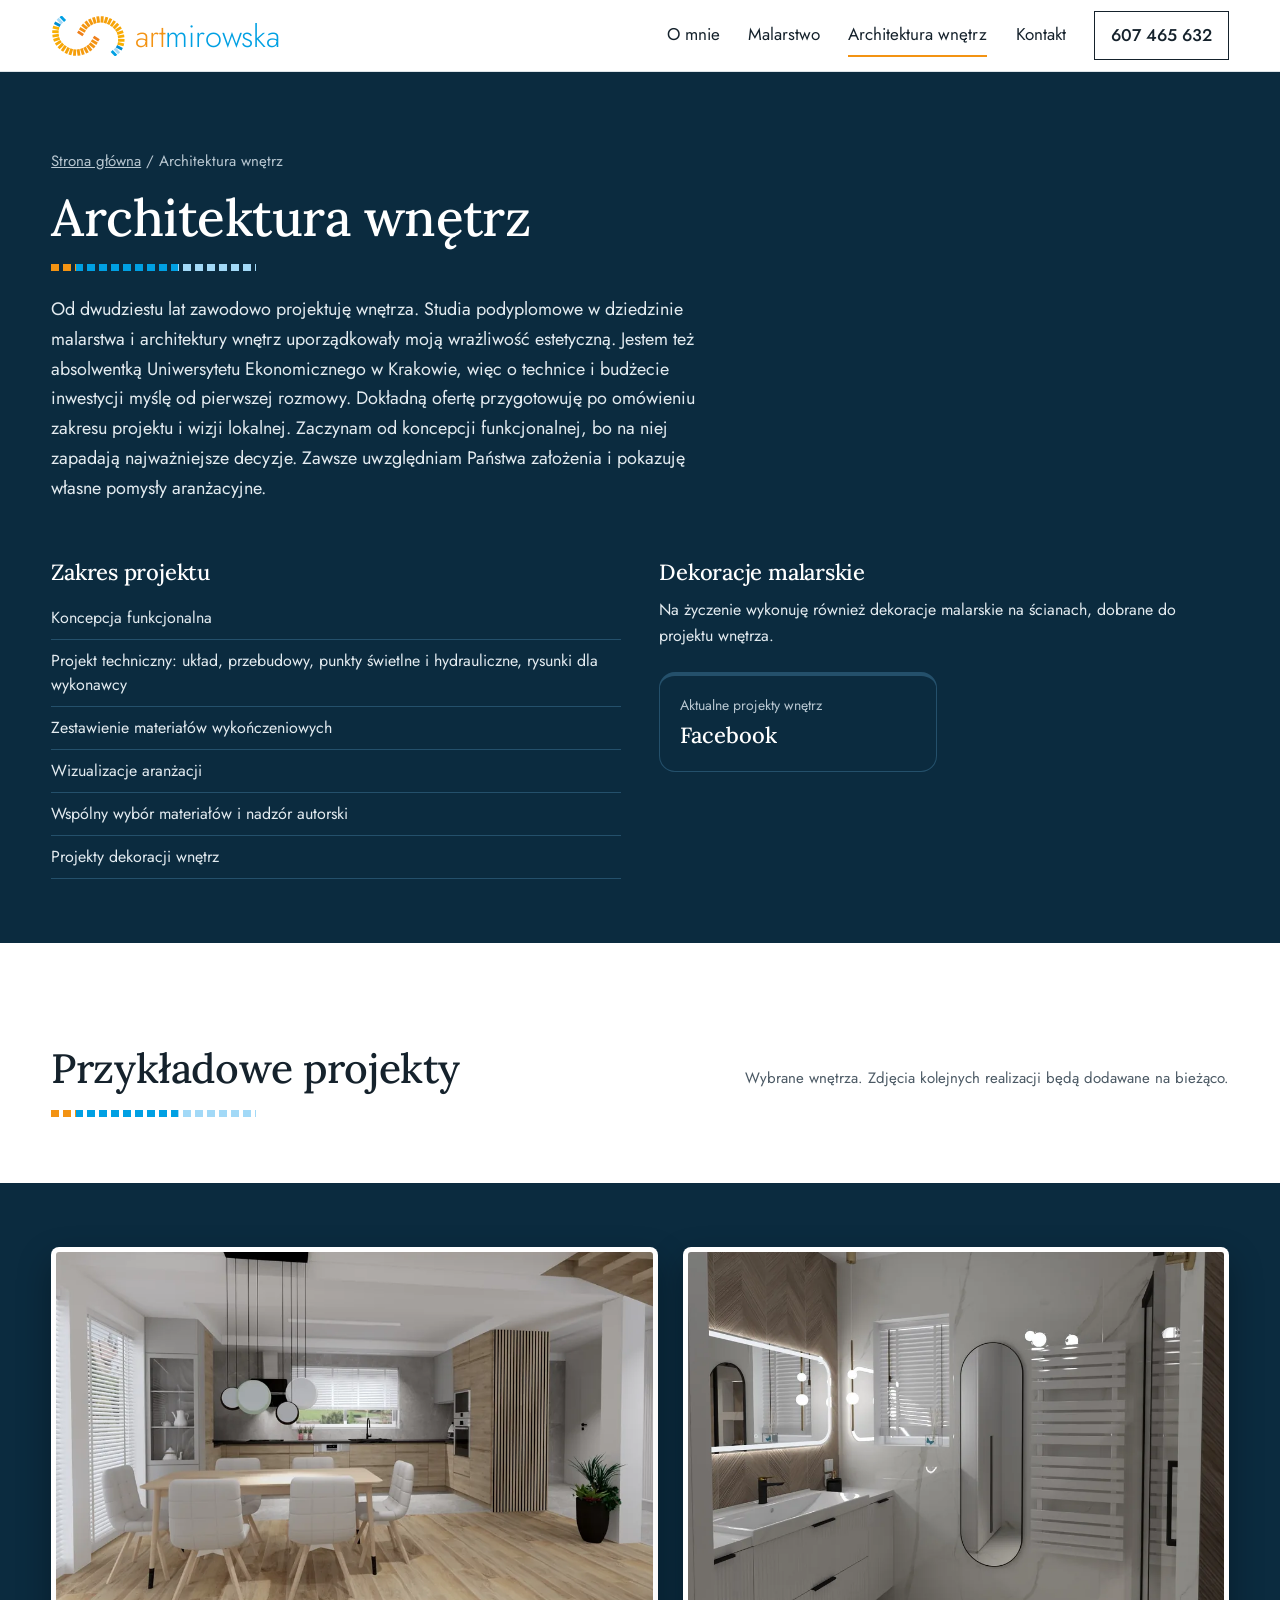
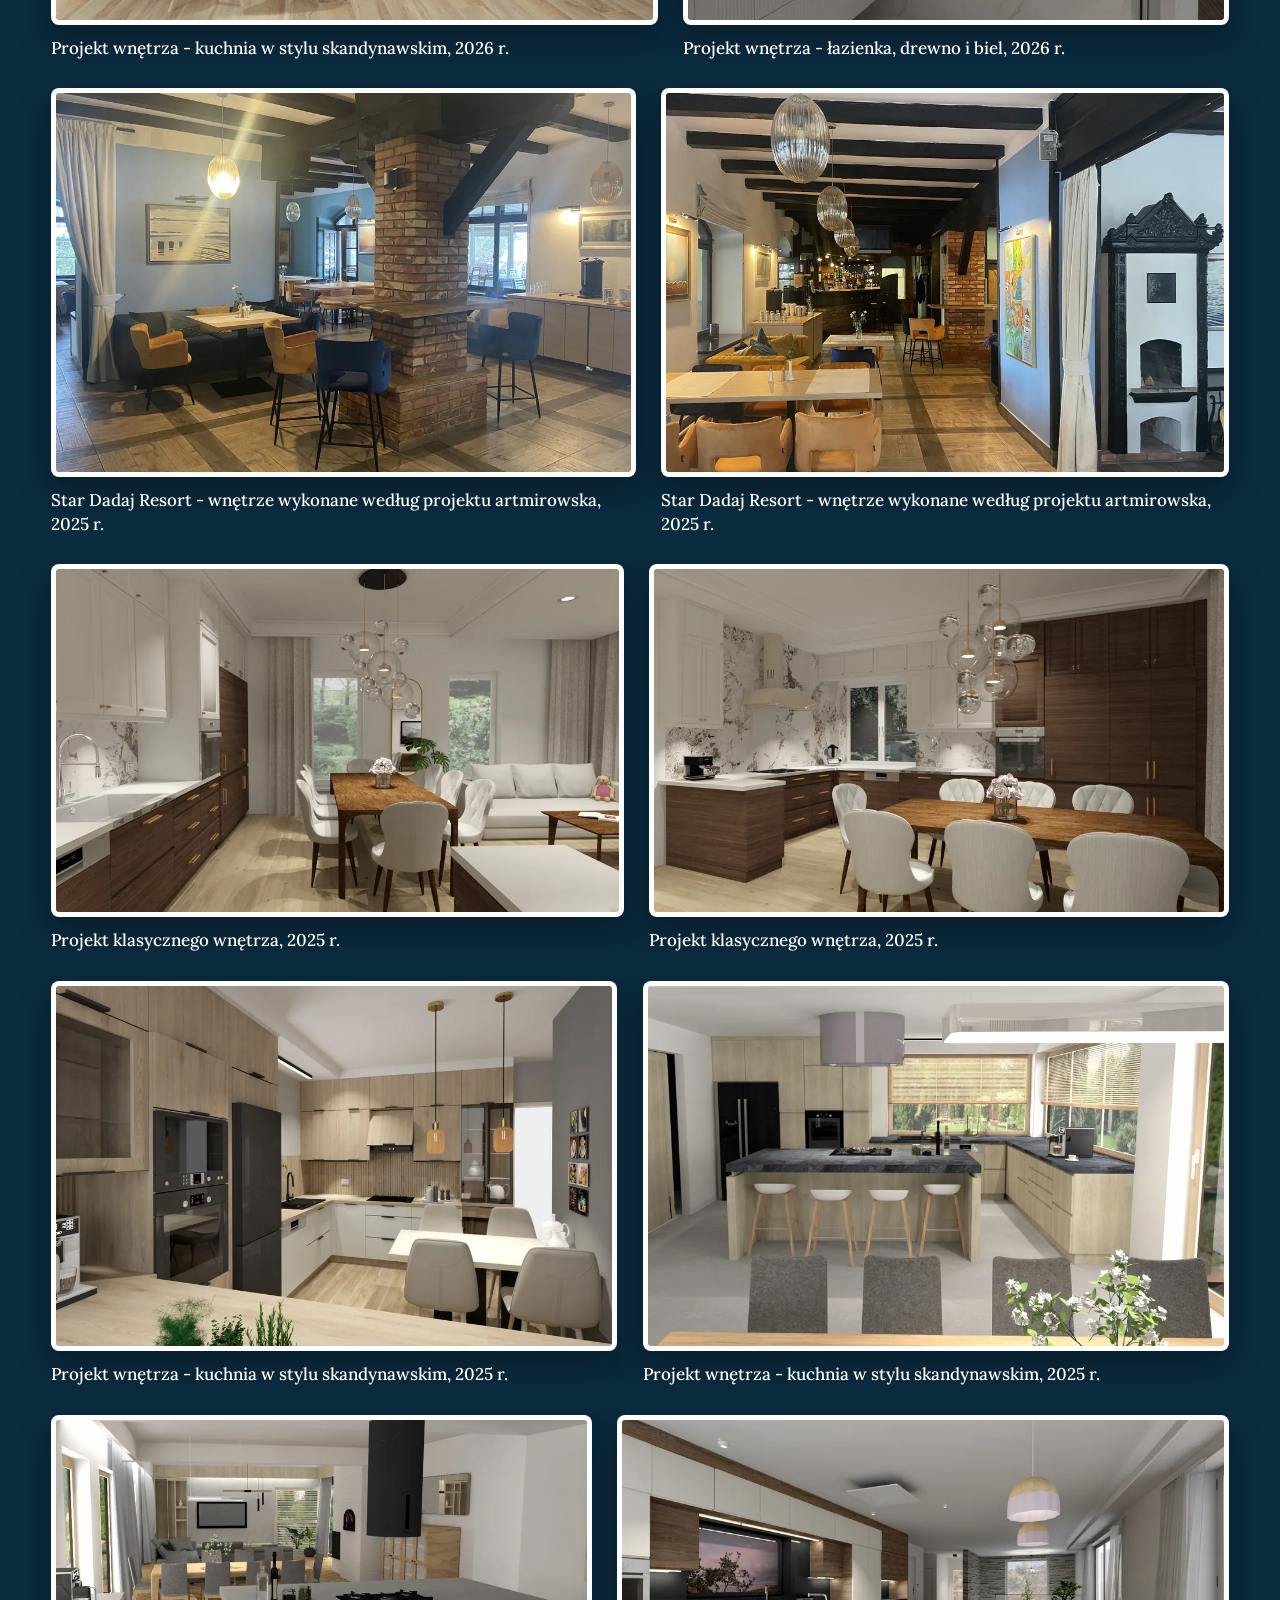
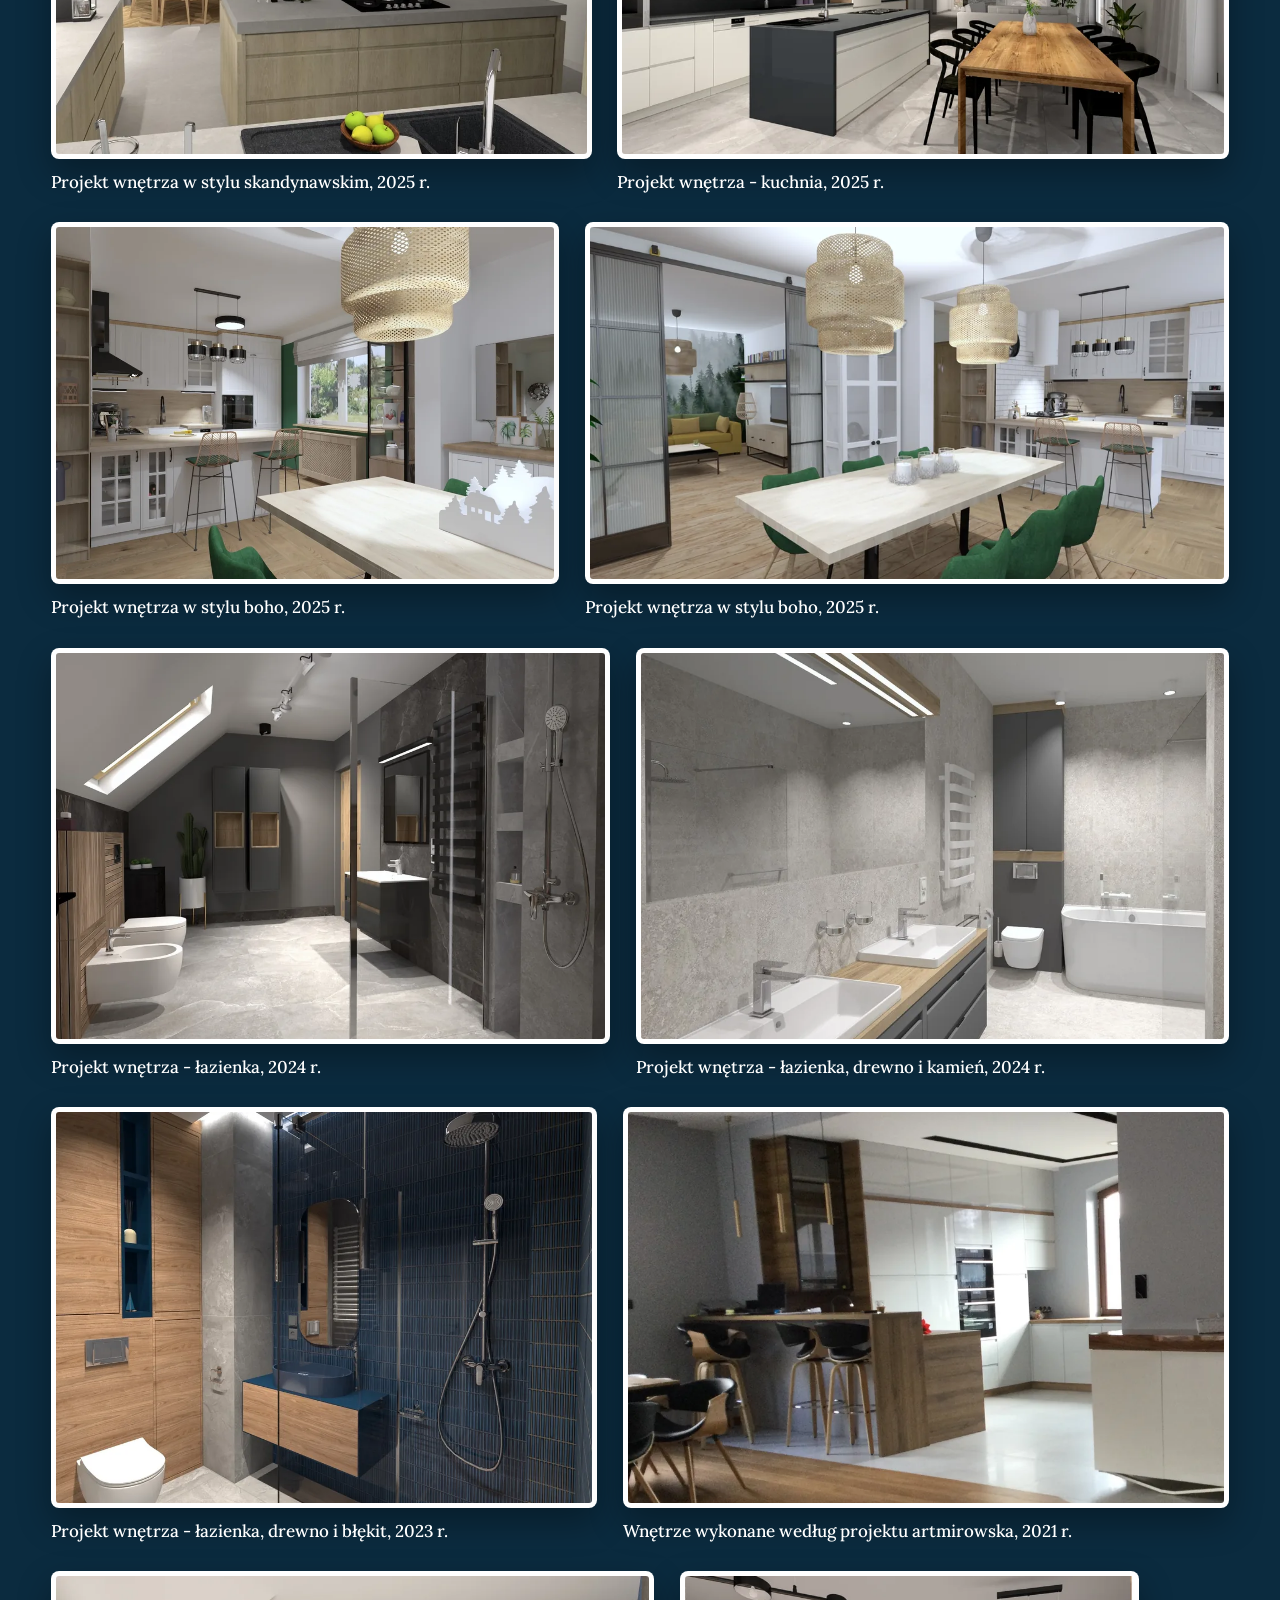
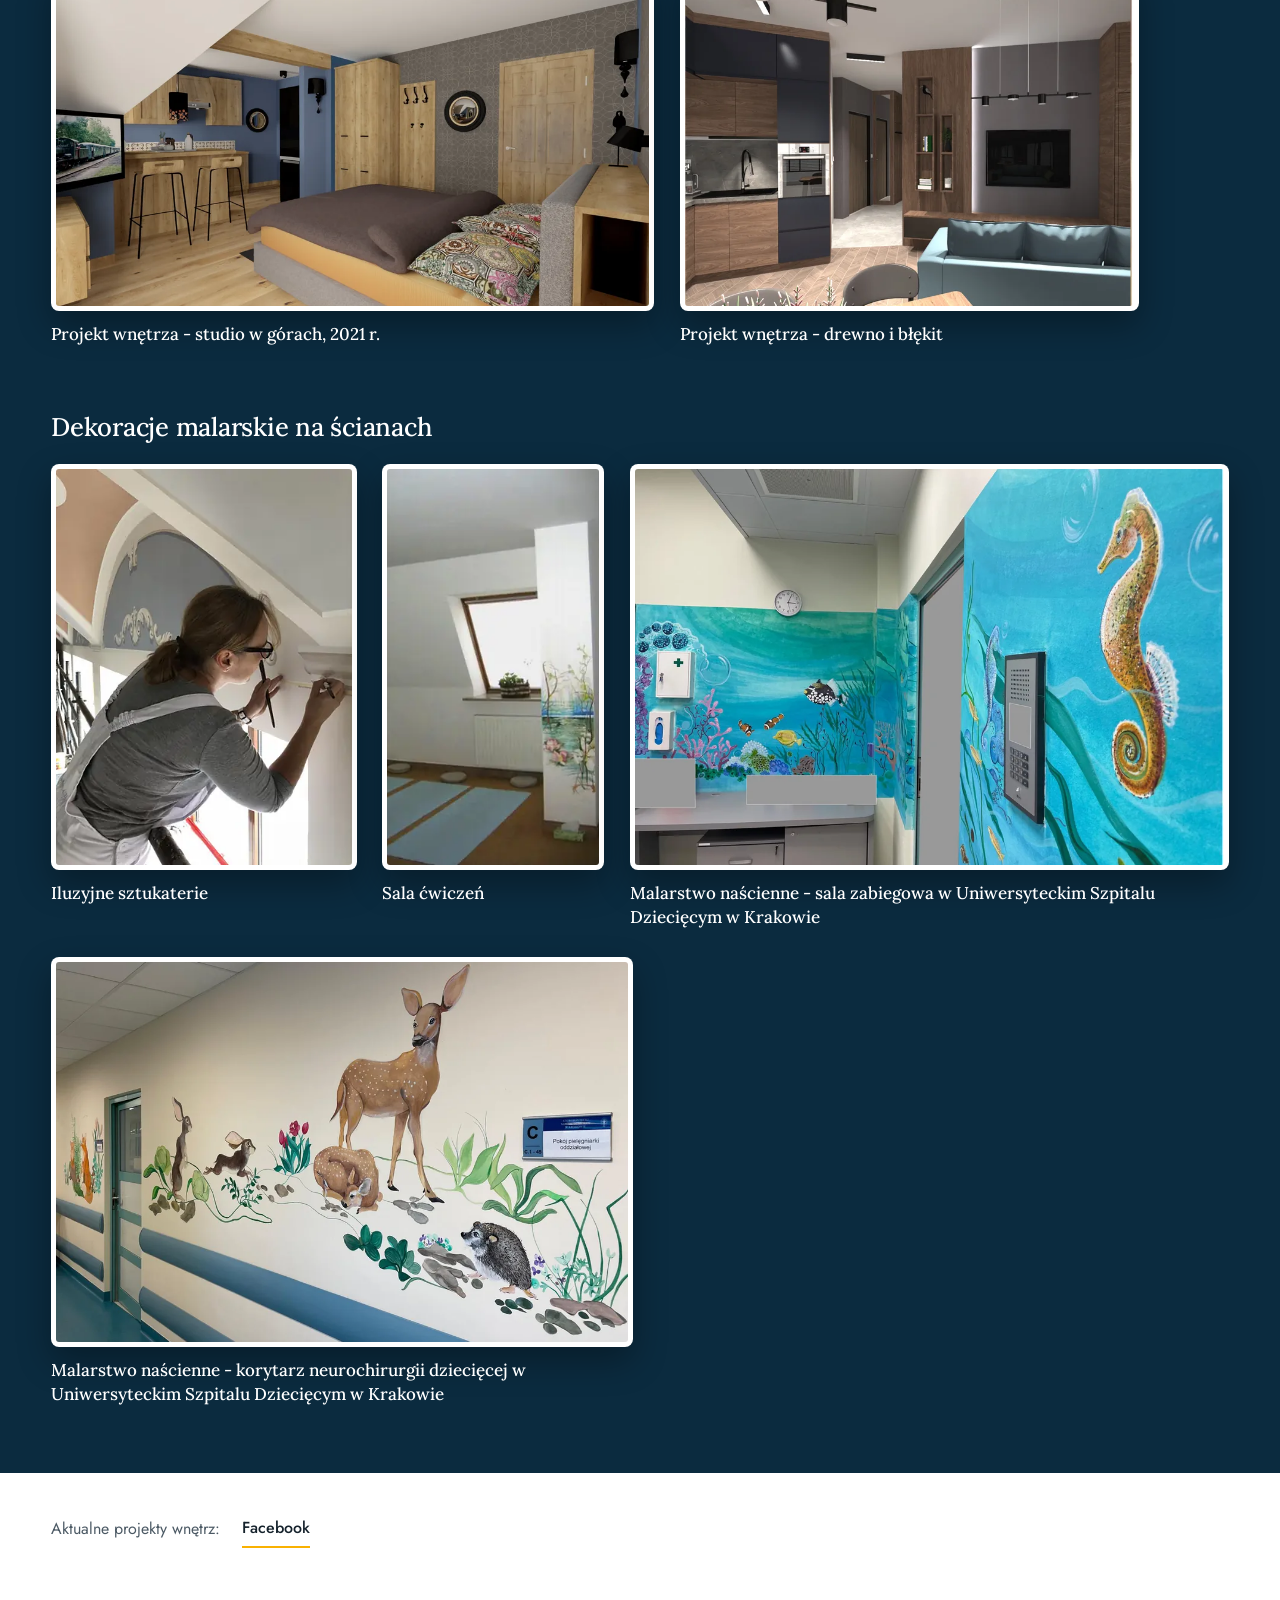
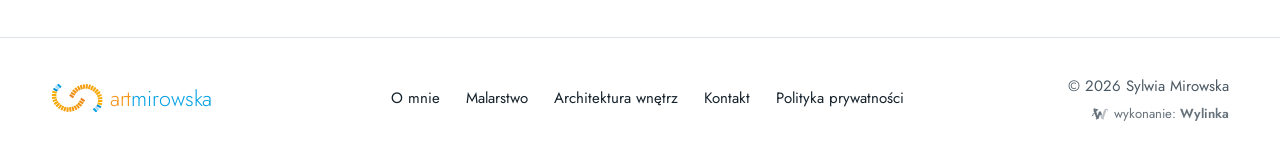
==== commit e95289cb: "Malarstwo scienne: 2 zdjecia z Uniwersyteckiego Szpitala Dzieciecego" ====
--- a/architektura-wnetrz.html
+++ b/architektura-wnetrz.html
@@ -11,7 +11,7 @@
 <link rel="icon" href="data:image/svg+xml,%3Csvg%20xmlns%3D%22http%3A%2F%2Fwww.w3.org%2F2000%2Fsvg%22%20viewBox%3D%22-4%20-30%20122%20122%22%3E%3Cg%20id%3D%22hk%22%3E%3Crect%20x%3D%2215.80%22%20y%3D%22-0.90%22%20width%3D%224.4%22%20height%3D%229.8%22%20fill%3D%22%2300A0E3%22%20transform%3D%22rotate%28135.1%2018.00%204.00%29%22%2F%3E%3Crect%20x%3D%2211.30%22%20y%3D%222.98%22%20width%3D%224.4%22%20height%3D%229.8%22%20fill%3D%22%23A2D9F7%22%20transform%3D%22rotate%28137.2%2013.50%207.88%29%22%2F%3E%3Crect%20x%3D%227.54%22%20y%3D%227.58%22%20width%3D%224.4%22%20height%3D%229.8%22%20fill%3D%22%23008DD2%22%20transform%3D%22rotate%28117.8%209.74%2012.48%29%22%2F%3E%3Crect%20x%3D%225.42%22%20y%3D%2213.16%22%20width%3D%224.4%22%20height%3D%229.8%22%20fill%3D%22%23F9B101%22%20transform%3D%22rotate%28104.3%207.62%2018.06%29%22%2F%3E%3Crect%20x%3D%224.60%22%20y%3D%2219.04%22%20width%3D%224.4%22%20height%3D%229.8%22%20fill%3D%22%23F9AF02%22%20transform%3D%22rotate%2891.2%206.80%2023.94%29%22%2F%3E%3Crect%20x%3D%224.97%22%20y%3D%2224.99%22%20width%3D%224.4%22%20height%3D%229.8%22%20fill%3D%22%23F8AD03%22%20transform%3D%22rotate%2881.8%207.17%2029.89%29%22%2F%3E%3Crect%20x%3D%226.34%22%20y%3D%2230.77%22%20width%3D%224.4%22%20height%3D%229.8%22%20fill%3D%22%23F8AB05%22%20transform%3D%22rotate%2870.7%208.54%2035.67%29%22%2F%3E%3Crect%20x%3D%229.02%22%20y%3D%2236.08%22%20width%3D%224.4%22%20height%3D%229.8%22%20fill%3D%22%23F7A906%22%20transform%3D%22rotate%2856.2%2011.22%2040.98%29%22%2F%3E%3Crect%20x%3D%2212.81%22%20y%3D%2240.68%22%20width%3D%224.4%22%20height%3D%229.8%22%20fill%3D%22%23F7A707%22%20transform%3D%22rotate%2845.1%2015.01%2045.58%29%22%2F%3E%3Crect%20x%3D%2217.38%22%20y%3D%2244.51%22%20width%3D%224.4%22%20height%3D%229.8%22%20fill%3D%22%23F7A508%22%20transform%3D%22rotate%2834.9%2019.58%2049.41%29%22%2F%3E%3Crect%20x%3D%2222.51%22%20y%3D%2247.56%22%20width%3D%224.4%22%20height%3D%229.8%22%20fill%3D%22%23F6A309%22%20transform%3D%22rotate%2826.5%2024.71%2052.46%29%22%2F%3E%3Crect%20x%3D%2228.02%22%20y%3D%2249.80%22%20width%3D%224.4%22%20height%3D%229.8%22%20fill%3D%22%23F6A10B%22%20transform%3D%22rotate%2817.2%2030.22%2054.70%29%22%2F%3E%3Crect%20x%3D%2233.89%22%20y%3D%2250.89%22%20width%3D%224.4%22%20height%3D%229.8%22%20fill%3D%22%23F59F0C%22%20transform%3D%22rotate%283.2%2036.09%2055.79%29%22%2F%3E%3Crect%20x%3D%2239.85%22%20y%3D%2250.61%22%20width%3D%224.4%22%20height%3D%229.8%22%20fill%3D%22%23F59D0D%22%20transform%3D%22rotate%28-8.1%2042.05%2055.51%29%22%2F%3E%3Crect%20x%3D%2245.64%22%20y%3D%2249.31%22%20width%3D%224.4%22%20height%3D%229.8%22%20fill%3D%22%23F59B0E%22%20transform%3D%22rotate%28-17.1%2047.84%2054.21%29%22%2F%3E%3Crect%20x%3D%2251.14%22%20y%3D%2247.05%22%20width%3D%224.4%22%20height%3D%229.8%22%20fill%3D%22%23F4990F%22%20transform%3D%22rotate%28-27.6%2053.34%2051.95%29%22%2F%3E%3Crect%20x%3D%2256.17%22%20y%3D%2243.84%22%20width%3D%224.4%22%20height%3D%229.8%22%20fill%3D%22%23F49711%22%20transform%3D%22rotate%28-37.4%2058.37%2048.74%29%22%2F%3E%3Crect%20x%3D%2260.47%22%20y%3D%2239.74%22%20width%3D%224.4%22%20height%3D%229.8%22%20fill%3D%22%23F39512%22%20transform%3D%22rotate%28-51.6%2062.67%2044.64%29%22%2F%3E%3Crect%20x%3D%2263.79%22%20y%3D%2234.78%22%20width%3D%224.4%22%20height%3D%229.8%22%20fill%3D%22%23F39313%22%20transform%3D%22rotate%28-59.3%2065.99%2039.68%29%22%2F%3E%3Crect%20x%3D%2266.79%22%20y%3D%2229.62%22%20width%3D%224.4%22%20height%3D%229.8%22%20fill%3D%22%23EF7F1A%22%20transform%3D%22rotate%28-56.4%2068.99%2034.52%29%22%2F%3E%3C%2Fg%3E%3Cuse%20xmlns%3Axlink%3D%22http%3A%2F%2Fwww.w3.org%2F1999%2Fxlink%22%20href%3D%22%23hk%22%20transform%3D%22rotate%28180%2057%2030.5%29%22%2F%3E%3C%2Fsvg%3E">
 <link rel="preload" href="fonts/lora-rdzen.woff2" as="font" type="font/woff2" crossorigin>
 <link rel="preload" href="fonts/jost-rdzen.woff2" as="font" type="font/woff2" crossorigin>
-<link rel="stylesheet" href="style.css?v=2711d">
+<link rel="stylesheet" href="style.css?v=2711e">
 </head>
 <body>
 <a class="skip" href="#tresc">Przejdź do treści</a>
@@ -47,7 +47,7 @@
 </section>
 <section class="ciemna wn-gal">
 <div class="wrap">
-<div class="ramki"><div class="siatka"><figure class="ob" style="--r:1.6039"><button type="button" data-lb="wn" data-src="foto/a-kuchnia-skand-2026-1644.webp" data-mid="foto/a-kuchnia-skand-2026-960.webp" data-cap="Projekt wnętrza - kuchnia w stylu skandynawskim, 2026 r."><img data-src="foto/a-kuchnia-skand-2026-480.webp" data-srcset="foto/a-kuchnia-skand-2026-480.webp 480w, foto/a-kuchnia-skand-2026-960.webp 960w, foto/a-kuchnia-skand-2026-1600.webp 1600w, foto/a-kuchnia-skand-2026-1644.webp 1644w" sizes="(max-width:760px) 92vw, 711px" width="480" height="299" decoding="async" alt="Projekt wnętrza - kuchnia w stylu skandynawskim, 2026 r."></button><figcaption><b>Projekt wnętrza - kuchnia w stylu skandynawskim, 2026 r.</b></figcaption></figure><figure class="ob" style="--r:1.4429"><button type="button" data-lb="wn" data-src="foto/a-lazienka-biel-2026-1515.webp" data-mid="foto/a-lazienka-biel-2026-960.webp" data-cap="Projekt wnętrza - łazienka, drewno i biel, 2026 r."><img data-src="foto/a-lazienka-biel-2026-480.webp" data-srcset="foto/a-lazienka-biel-2026-480.webp 480w, foto/a-lazienka-biel-2026-960.webp 960w, foto/a-lazienka-biel-2026-1515.webp 1515w" sizes="(max-width:760px) 92vw, 639px" width="480" height="333" decoding="async" alt="Projekt wnętrza - łazienka, drewno i biel, 2026 r."></button><figcaption><b>Projekt wnętrza - łazienka, drewno i biel, 2026 r.</b></figcaption></figure><figure class="ob" style="--r:1.5032"><button type="button" data-lb="wn" data-src="foto/a-dadaj-2025-a-2400.webp" data-mid="foto/a-dadaj-2025-a-960.webp" data-cap="Star Dadaj Resort - wnętrze wykonane według projektu artmirowska, 2025 r."><img data-src="foto/a-dadaj-2025-a-480.webp" data-srcset="foto/a-dadaj-2025-a-480.webp 480w, foto/a-dadaj-2025-a-960.webp 960w, foto/a-dadaj-2025-a-1600.webp 1600w, foto/a-dadaj-2025-a-2400.webp 2400w" sizes="(max-width:760px) 92vw, 666px" width="480" height="319" decoding="async" alt="Star Dadaj Resort - wnętrze wykonane według projektu artmirowska, 2025 r."></button><figcaption><b>Star Dadaj Resort - wnętrze wykonane według projektu artmirowska, 2025 r.</b></figcaption></figure><figure class="ob" style="--r:1.4598"><button type="button" data-lb="wn" data-src="foto/a-dadaj-2025-b-2400.webp" data-mid="foto/a-dadaj-2025-b-960.webp" data-cap="Star Dadaj Resort - wnętrze wykonane według projektu artmirowska, 2025 r."><img data-src="foto/a-dadaj-2025-b-480.webp" data-srcset="foto/a-dadaj-2025-b-480.webp 480w, foto/a-dadaj-2025-b-960.webp 960w, foto/a-dadaj-2025-b-1600.webp 1600w, foto/a-dadaj-2025-b-2400.webp 2400w" sizes="(max-width:760px) 92vw, 647px" width="480" height="329" decoding="async" alt="Star Dadaj Resort - wnętrze wykonane według projektu artmirowska, 2025 r."></button><figcaption><b>Star Dadaj Resort - wnętrze wykonane według projektu artmirowska, 2025 r.</b></figcaption></figure><figure class="ob" style="--r:1.6231"><button type="button" data-lb="wn" data-src="foto/a-klasyczne-2025-a-1753.webp" data-mid="foto/a-klasyczne-2025-a-960.webp" data-cap="Projekt klasycznego wnętrza, 2025 r."><img data-src="foto/a-klasyczne-2025-a-480.webp" data-srcset="foto/a-klasyczne-2025-a-480.webp 480w, foto/a-klasyczne-2025-a-960.webp 960w, foto/a-klasyczne-2025-a-1600.webp 1600w, foto/a-klasyczne-2025-a-1753.webp 1753w" sizes="(max-width:760px) 92vw, 719px" width="480" height="296" decoding="async" alt="Projekt klasycznego wnętrza, 2025 r."></button><figcaption><b>Projekt klasycznego wnętrza, 2025 r.</b></figcaption></figure><figure class="ob" style="--r:1.6426"><button type="button" data-lb="wn" data-src="foto/a-klasyczne-2025-b-1774.webp" data-mid="foto/a-klasyczne-2025-b-960.webp" data-cap="Projekt klasycznego wnętrza, 2025 r."><img data-src="foto/a-klasyczne-2025-b-480.webp" data-srcset="foto/a-klasyczne-2025-b-480.webp 480w, foto/a-klasyczne-2025-b-960.webp 960w, foto/a-klasyczne-2025-b-1600.webp 1600w, foto/a-klasyczne-2025-b-1774.webp 1774w" sizes="(max-width:760px) 92vw, 728px" width="480" height="292" decoding="async" alt="Projekt klasycznego wnętrza, 2025 r."></button><figcaption><b>Projekt klasycznego wnętrza, 2025 r.</b></figcaption></figure><figure class="ob" style="--r:1.5267"><button type="button" data-lb="wn" data-src="foto/a-kuchnia-skand-2025-a-1571.webp" data-mid="foto/a-kuchnia-skand-2025-a-960.webp" data-cap="Projekt wnętrza - kuchnia w stylu skandynawskim, 2025 r."><img data-src="foto/a-kuchnia-skand-2025-a-480.webp" data-srcset="foto/a-kuchnia-skand-2025-a-480.webp 480w, foto/a-kuchnia-skand-2025-a-960.webp 960w, foto/a-kuchnia-skand-2025-a-1571.webp 1571w" sizes="(max-width:760px) 92vw, 676px" width="480" height="314" decoding="async" alt="Projekt wnętrza - kuchnia w stylu skandynawskim, 2025 r."></button><figcaption><b>Projekt wnętrza - kuchnia w stylu skandynawskim, 2025 r.</b></figcaption></figure><figure class="ob" style="--r:1.5812"><button type="button" data-lb="wn" data-src="foto/a-kuchnia-skand-2025-b-1450.webp" data-mid="foto/a-kuchnia-skand-2025-b-960.webp" data-cap="Projekt wnętrza - kuchnia w stylu skandynawskim, 2025 r."><img data-src="foto/a-kuchnia-skand-2025-b-480.webp" data-srcset="foto/a-kuchnia-skand-2025-b-480.webp 480w, foto/a-kuchnia-skand-2025-b-960.webp 960w, foto/a-kuchnia-skand-2025-b-1450.webp 1450w" sizes="(max-width:760px) 92vw, 700px" width="480" height="304" decoding="async" alt="Projekt wnętrza - kuchnia w stylu skandynawskim, 2025 r."></button><figcaption><b>Projekt wnętrza - kuchnia w stylu skandynawskim, 2025 r.</b></figcaption></figure><figure class="ob" style="--r:1.5704"><button type="button" data-lb="wn" data-src="foto/a-skand-2025-1338.webp" data-mid="foto/a-skand-2025-960.webp" data-cap="Projekt wnętrza w stylu skandynawskim, 2025 r."><img data-src="foto/a-skand-2025-480.webp" data-srcset="foto/a-skand-2025-480.webp 480w, foto/a-skand-2025-960.webp 960w, foto/a-skand-2025-1338.webp 1338w" sizes="(max-width:760px) 92vw, 696px" width="480" height="306" decoding="async" alt="Projekt wnętrza w stylu skandynawskim, 2025 r."></button><figcaption><b>Projekt wnętrza w stylu skandynawskim, 2025 r.</b></figcaption></figure><figure class="ob" style="--r:1.7778"><button type="button" data-lb="wn" data-src="foto/a-kuchnia-2025-1920.webp" data-mid="foto/a-kuchnia-2025-960.webp" data-cap="Projekt wnętrza - kuchnia, 2025 r."><img data-src="foto/a-kuchnia-2025-480.webp" data-srcset="foto/a-kuchnia-2025-480.webp 480w, foto/a-kuchnia-2025-960.webp 960w, foto/a-kuchnia-2025-1600.webp 1600w, foto/a-kuchnia-2025-1920.webp 1920w" sizes="(max-width:760px) 92vw, 788px" width="480" height="270" decoding="async" alt="Projekt wnętrza - kuchnia, 2025 r."></button><figcaption><b>Projekt wnętrza - kuchnia, 2025 r.</b></figcaption></figure><figure class="ob" style="--r:1.4009"><button type="button" data-lb="wn" data-src="foto/a-boho-2025-a-1513.webp" data-mid="foto/a-boho-2025-a-960.webp" data-cap="Projekt wnętrza w stylu boho, 2025 r."><img data-src="foto/a-boho-2025-a-480.webp" data-srcset="foto/a-boho-2025-a-480.webp 480w, foto/a-boho-2025-a-960.webp 960w, foto/a-boho-2025-a-1513.webp 1513w" sizes="(max-width:760px) 92vw, 621px" width="480" height="343" decoding="async" alt="Projekt wnętrza w stylu boho, 2025 r."></button><figcaption><b>Projekt wnętrza w stylu boho, 2025 r.</b></figcaption></figure><figure class="ob" style="--r:1.7778"><button type="button" data-lb="wn" data-src="foto/a-boho-2025-b-1920.webp" data-mid="foto/a-boho-2025-b-960.webp" data-cap="Projekt wnętrza w stylu boho, 2025 r."><img data-src="foto/a-boho-2025-b-480.webp" data-srcset="foto/a-boho-2025-b-480.webp 480w, foto/a-boho-2025-b-960.webp 960w, foto/a-boho-2025-b-1600.webp 1600w, foto/a-boho-2025-b-1920.webp 1920w" sizes="(max-width:760px) 92vw, 788px" width="480" height="270" decoding="async" alt="Projekt wnętrza w stylu boho, 2025 r."></button><figcaption><b>Projekt wnętrza w stylu boho, 2025 r.</b></figcaption></figure><figure class="ob" style="--r:1.4111"><button type="button" data-lb="wn" data-src="foto/a-lazienka-2024-1524.webp" data-mid="foto/a-lazienka-2024-960.webp" data-cap="Projekt wnętrza - łazienka, 2024 r."><img data-src="foto/a-lazienka-2024-480.webp" data-srcset="foto/a-lazienka-2024-480.webp 480w, foto/a-lazienka-2024-960.webp 960w, foto/a-lazienka-2024-1524.webp 1524w" sizes="(max-width:760px) 92vw, 625px" width="480" height="340" decoding="async" alt="Projekt wnętrza - łazienka, 2024 r."></button><figcaption><b>Projekt wnętrza - łazienka, 2024 r.</b></figcaption></figure><figure class="ob" style="--r:1.4971"><button type="button" data-lb="wn" data-src="foto/a-lazienka-kamien-2024-1554.webp" data-mid="foto/a-lazienka-kamien-2024-960.webp" data-cap="Projekt wnętrza - łazienka, drewno i kamień, 2024 r."><img data-src="foto/a-lazienka-kamien-2024-480.webp" data-srcset="foto/a-lazienka-kamien-2024-480.webp 480w, foto/a-lazienka-kamien-2024-960.webp 960w, foto/a-lazienka-kamien-2024-1554.webp 1554w" sizes="(max-width:760px) 92vw, 663px" width="480" height="321" decoding="async" alt="Projekt wnętrza - łazienka, drewno i kamień, 2024 r."></button><figcaption><b>Projekt wnętrza - łazienka, drewno i kamień, 2024 r.</b></figcaption></figure><figure class="ob" style="--r:1.3630"><button type="button" data-lb="wn" data-src="foto/a-lazienka-blekit-2023-1472.webp" data-mid="foto/a-lazienka-blekit-2023-960.webp" data-cap="Projekt wnętrza - łazienka, drewno i błękit, 2023 r."><img data-src="foto/a-lazienka-blekit-2023-480.webp" data-srcset="foto/a-lazienka-blekit-2023-480.webp 480w, foto/a-lazienka-blekit-2023-960.webp 960w, foto/a-lazienka-blekit-2023-1472.webp 1472w" sizes="(max-width:760px) 92vw, 604px" width="480" height="352" decoding="async" alt="Projekt wnętrza - łazienka, drewno i błękit, 2023 r."></button><figcaption><b>Projekt wnętrza - łazienka, drewno i błękit, 2023 r.</b></figcaption></figure><figure class="ob" style="--r:1.5117"><button type="button" data-lb="wn" data-src="foto/a-wnetrze-2021-2195.webp" data-mid="foto/a-wnetrze-2021-960.webp" data-cap="Wnętrze wykonane według projektu artmirowska, 2021 r."><img data-src="foto/a-wnetrze-2021-480.webp" data-srcset="foto/a-wnetrze-2021-480.webp 480w, foto/a-wnetrze-2021-960.webp 960w, foto/a-wnetrze-2021-1600.webp 1600w, foto/a-wnetrze-2021-2195.webp 2195w" sizes="(max-width:760px) 92vw, 670px" width="480" height="318" decoding="async" alt="Wnętrze wykonane według projektu artmirowska, 2021 r."></button><figcaption><b>Wnętrze wykonane według projektu artmirowska, 2021 r.</b></figcaption></figure><figure class="ob" style="--r:1.7778"><button type="button" data-lb="wn" data-src="foto/a-studio-gory-2021-1920.webp" data-mid="foto/a-studio-gory-2021-960.webp" data-cap="Projekt wnętrza - studio w górach, 2021 r."><img data-src="foto/a-studio-gory-2021-480.webp" data-srcset="foto/a-studio-gory-2021-480.webp 480w, foto/a-studio-gory-2021-960.webp 960w, foto/a-studio-gory-2021-1600.webp 1600w, foto/a-studio-gory-2021-1920.webp 1920w" sizes="(max-width:760px) 92vw, 788px" width="480" height="270" decoding="async" alt="Projekt wnętrza - studio w górach, 2021 r."></button><figcaption><b>Projekt wnętrza - studio w górach, 2021 r.</b></figcaption></figure><figure class="ob" style="--r:1.3526"><button type="button" data-lb="wn" data-src="foto/w-drewno-1100.webp" data-mid="foto/w-drewno-750.webp" data-cap="Projekt wnętrza - drewno i błękit, nowoczesny salon z kuchnią"><img data-src="foto/w-drewno-420.webp" data-srcset="foto/w-drewno-420.webp 420w, foto/w-drewno-750.webp 750w, foto/w-drewno-1100.webp 1100w" sizes="(max-width:760px) 92vw, 600px" width="420" height="311" decoding="async" alt="Projekt wnętrza - drewno i błękit"></button><figcaption><b>Projekt wnętrza - drewno i błękit</b></figcaption></figure></div></div><h3 class="wn-sub">Dekoracje malarskie na ścianach</h3><div class="ramki"><div class="siatka"><figure class="ob" style="--r:0.7522"><button type="button" data-lb="sc" data-src="foto/w-sztukaterie-762.webp" data-mid="foto/w-sztukaterie-391.webp" data-cap="Iluzyjne sztukaterie - malarstwo ścienne"><img data-src="foto/w-sztukaterie-226.webp" data-srcset="foto/w-sztukaterie-226.webp 226w, foto/w-sztukaterie-391.webp 391w, foto/w-sztukaterie-762.webp 762w" sizes="(max-width:760px) 47vw, 343px" width="226" height="300" decoding="async" alt="Iluzyjne sztukaterie"></button><figcaption><b>Iluzyjne sztukaterie</b></figcaption></figure><figure class="ob" style="--r:0.5462"><button type="button" data-lb="sc" data-src="foto/w-sala-497.webp" data-mid="foto/w-sala-284.webp" data-cap="Sala ćwiczeń - malarstwo ścienne"><img data-src="foto/w-sala-164.webp" data-srcset="foto/w-sala-164.webp 164w, foto/w-sala-284.webp 284w, foto/w-sala-497.webp 497w" sizes="(max-width:760px) 47vw, 249px" width="164" height="300" decoding="async" alt="Sala ćwiczeń"></button><figcaption><b>Sala ćwiczeń</b></figcaption></figure></div></div>
+<div class="ramki"><div class="siatka"><figure class="ob" style="--r:1.6039"><button type="button" data-lb="wn" data-src="foto/a-kuchnia-skand-2026-1644.webp" data-mid="foto/a-kuchnia-skand-2026-960.webp" data-cap="Projekt wnętrza - kuchnia w stylu skandynawskim, 2026 r."><img data-src="foto/a-kuchnia-skand-2026-480.webp" data-srcset="foto/a-kuchnia-skand-2026-480.webp 480w, foto/a-kuchnia-skand-2026-960.webp 960w, foto/a-kuchnia-skand-2026-1600.webp 1600w, foto/a-kuchnia-skand-2026-1644.webp 1644w" sizes="(max-width:760px) 92vw, 711px" width="480" height="299" decoding="async" alt="Projekt wnętrza - kuchnia w stylu skandynawskim, 2026 r."></button><figcaption><b>Projekt wnętrza - kuchnia w stylu skandynawskim, 2026 r.</b></figcaption></figure><figure class="ob" style="--r:1.4429"><button type="button" data-lb="wn" data-src="foto/a-lazienka-biel-2026-1515.webp" data-mid="foto/a-lazienka-biel-2026-960.webp" data-cap="Projekt wnętrza - łazienka, drewno i biel, 2026 r."><img data-src="foto/a-lazienka-biel-2026-480.webp" data-srcset="foto/a-lazienka-biel-2026-480.webp 480w, foto/a-lazienka-biel-2026-960.webp 960w, foto/a-lazienka-biel-2026-1515.webp 1515w" sizes="(max-width:760px) 92vw, 639px" width="480" height="333" decoding="async" alt="Projekt wnętrza - łazienka, drewno i biel, 2026 r."></button><figcaption><b>Projekt wnętrza - łazienka, drewno i biel, 2026 r.</b></figcaption></figure><figure class="ob" style="--r:1.5032"><button type="button" data-lb="wn" data-src="foto/a-dadaj-2025-a-2400.webp" data-mid="foto/a-dadaj-2025-a-960.webp" data-cap="Star Dadaj Resort - wnętrze wykonane według projektu artmirowska, 2025 r."><img data-src="foto/a-dadaj-2025-a-480.webp" data-srcset="foto/a-dadaj-2025-a-480.webp 480w, foto/a-dadaj-2025-a-960.webp 960w, foto/a-dadaj-2025-a-1600.webp 1600w, foto/a-dadaj-2025-a-2400.webp 2400w" sizes="(max-width:760px) 92vw, 666px" width="480" height="319" decoding="async" alt="Star Dadaj Resort - wnętrze wykonane według projektu artmirowska, 2025 r."></button><figcaption><b>Star Dadaj Resort - wnętrze wykonane według projektu artmirowska, 2025 r.</b></figcaption></figure><figure class="ob" style="--r:1.4598"><button type="button" data-lb="wn" data-src="foto/a-dadaj-2025-b-2400.webp" data-mid="foto/a-dadaj-2025-b-960.webp" data-cap="Star Dadaj Resort - wnętrze wykonane według projektu artmirowska, 2025 r."><img data-src="foto/a-dadaj-2025-b-480.webp" data-srcset="foto/a-dadaj-2025-b-480.webp 480w, foto/a-dadaj-2025-b-960.webp 960w, foto/a-dadaj-2025-b-1600.webp 1600w, foto/a-dadaj-2025-b-2400.webp 2400w" sizes="(max-width:760px) 92vw, 647px" width="480" height="329" decoding="async" alt="Star Dadaj Resort - wnętrze wykonane według projektu artmirowska, 2025 r."></button><figcaption><b>Star Dadaj Resort - wnętrze wykonane według projektu artmirowska, 2025 r.</b></figcaption></figure><figure class="ob" style="--r:1.6231"><button type="button" data-lb="wn" data-src="foto/a-klasyczne-2025-a-1753.webp" data-mid="foto/a-klasyczne-2025-a-960.webp" data-cap="Projekt klasycznego wnętrza, 2025 r."><img data-src="foto/a-klasyczne-2025-a-480.webp" data-srcset="foto/a-klasyczne-2025-a-480.webp 480w, foto/a-klasyczne-2025-a-960.webp 960w, foto/a-klasyczne-2025-a-1600.webp 1600w, foto/a-klasyczne-2025-a-1753.webp 1753w" sizes="(max-width:760px) 92vw, 719px" width="480" height="296" decoding="async" alt="Projekt klasycznego wnętrza, 2025 r."></button><figcaption><b>Projekt klasycznego wnętrza, 2025 r.</b></figcaption></figure><figure class="ob" style="--r:1.6426"><button type="button" data-lb="wn" data-src="foto/a-klasyczne-2025-b-1774.webp" data-mid="foto/a-klasyczne-2025-b-960.webp" data-cap="Projekt klasycznego wnętrza, 2025 r."><img data-src="foto/a-klasyczne-2025-b-480.webp" data-srcset="foto/a-klasyczne-2025-b-480.webp 480w, foto/a-klasyczne-2025-b-960.webp 960w, foto/a-klasyczne-2025-b-1600.webp 1600w, foto/a-klasyczne-2025-b-1774.webp 1774w" sizes="(max-width:760px) 92vw, 728px" width="480" height="292" decoding="async" alt="Projekt klasycznego wnętrza, 2025 r."></button><figcaption><b>Projekt klasycznego wnętrza, 2025 r.</b></figcaption></figure><figure class="ob" style="--r:1.5267"><button type="button" data-lb="wn" data-src="foto/a-kuchnia-skand-2025-a-1571.webp" data-mid="foto/a-kuchnia-skand-2025-a-960.webp" data-cap="Projekt wnętrza - kuchnia w stylu skandynawskim, 2025 r."><img data-src="foto/a-kuchnia-skand-2025-a-480.webp" data-srcset="foto/a-kuchnia-skand-2025-a-480.webp 480w, foto/a-kuchnia-skand-2025-a-960.webp 960w, foto/a-kuchnia-skand-2025-a-1571.webp 1571w" sizes="(max-width:760px) 92vw, 676px" width="480" height="314" decoding="async" alt="Projekt wnętrza - kuchnia w stylu skandynawskim, 2025 r."></button><figcaption><b>Projekt wnętrza - kuchnia w stylu skandynawskim, 2025 r.</b></figcaption></figure><figure class="ob" style="--r:1.5812"><button type="button" data-lb="wn" data-src="foto/a-kuchnia-skand-2025-b-1450.webp" data-mid="foto/a-kuchnia-skand-2025-b-960.webp" data-cap="Projekt wnętrza - kuchnia w stylu skandynawskim, 2025 r."><img data-src="foto/a-kuchnia-skand-2025-b-480.webp" data-srcset="foto/a-kuchnia-skand-2025-b-480.webp 480w, foto/a-kuchnia-skand-2025-b-960.webp 960w, foto/a-kuchnia-skand-2025-b-1450.webp 1450w" sizes="(max-width:760px) 92vw, 700px" width="480" height="304" decoding="async" alt="Projekt wnętrza - kuchnia w stylu skandynawskim, 2025 r."></button><figcaption><b>Projekt wnętrza - kuchnia w stylu skandynawskim, 2025 r.</b></figcaption></figure><figure class="ob" style="--r:1.5704"><button type="button" data-lb="wn" data-src="foto/a-skand-2025-1338.webp" data-mid="foto/a-skand-2025-960.webp" data-cap="Projekt wnętrza w stylu skandynawskim, 2025 r."><img data-src="foto/a-skand-2025-480.webp" data-srcset="foto/a-skand-2025-480.webp 480w, foto/a-skand-2025-960.webp 960w, foto/a-skand-2025-1338.webp 1338w" sizes="(max-width:760px) 92vw, 696px" width="480" height="306" decoding="async" alt="Projekt wnętrza w stylu skandynawskim, 2025 r."></button><figcaption><b>Projekt wnętrza w stylu skandynawskim, 2025 r.</b></figcaption></figure><figure class="ob" style="--r:1.7778"><button type="button" data-lb="wn" data-src="foto/a-kuchnia-2025-1920.webp" data-mid="foto/a-kuchnia-2025-960.webp" data-cap="Projekt wnętrza - kuchnia, 2025 r."><img data-src="foto/a-kuchnia-2025-480.webp" data-srcset="foto/a-kuchnia-2025-480.webp 480w, foto/a-kuchnia-2025-960.webp 960w, foto/a-kuchnia-2025-1600.webp 1600w, foto/a-kuchnia-2025-1920.webp 1920w" sizes="(max-width:760px) 92vw, 788px" width="480" height="270" decoding="async" alt="Projekt wnętrza - kuchnia, 2025 r."></button><figcaption><b>Projekt wnętrza - kuchnia, 2025 r.</b></figcaption></figure><figure class="ob" style="--r:1.4009"><button type="button" data-lb="wn" data-src="foto/a-boho-2025-a-1513.webp" data-mid="foto/a-boho-2025-a-960.webp" data-cap="Projekt wnętrza w stylu boho, 2025 r."><img data-src="foto/a-boho-2025-a-480.webp" data-srcset="foto/a-boho-2025-a-480.webp 480w, foto/a-boho-2025-a-960.webp 960w, foto/a-boho-2025-a-1513.webp 1513w" sizes="(max-width:760px) 92vw, 621px" width="480" height="343" decoding="async" alt="Projekt wnętrza w stylu boho, 2025 r."></button><figcaption><b>Projekt wnętrza w stylu boho, 2025 r.</b></figcaption></figure><figure class="ob" style="--r:1.7778"><button type="button" data-lb="wn" data-src="foto/a-boho-2025-b-1920.webp" data-mid="foto/a-boho-2025-b-960.webp" data-cap="Projekt wnętrza w stylu boho, 2025 r."><img data-src="foto/a-boho-2025-b-480.webp" data-srcset="foto/a-boho-2025-b-480.webp 480w, foto/a-boho-2025-b-960.webp 960w, foto/a-boho-2025-b-1600.webp 1600w, foto/a-boho-2025-b-1920.webp 1920w" sizes="(max-width:760px) 92vw, 788px" width="480" height="270" decoding="async" alt="Projekt wnętrza w stylu boho, 2025 r."></button><figcaption><b>Projekt wnętrza w stylu boho, 2025 r.</b></figcaption></figure><figure class="ob" style="--r:1.4111"><button type="button" data-lb="wn" data-src="foto/a-lazienka-2024-1524.webp" data-mid="foto/a-lazienka-2024-960.webp" data-cap="Projekt wnętrza - łazienka, 2024 r."><img data-src="foto/a-lazienka-2024-480.webp" data-srcset="foto/a-lazienka-2024-480.webp 480w, foto/a-lazienka-2024-960.webp 960w, foto/a-lazienka-2024-1524.webp 1524w" sizes="(max-width:760px) 92vw, 625px" width="480" height="340" decoding="async" alt="Projekt wnętrza - łazienka, 2024 r."></button><figcaption><b>Projekt wnętrza - łazienka, 2024 r.</b></figcaption></figure><figure class="ob" style="--r:1.4971"><button type="button" data-lb="wn" data-src="foto/a-lazienka-kamien-2024-1554.webp" data-mid="foto/a-lazienka-kamien-2024-960.webp" data-cap="Projekt wnętrza - łazienka, drewno i kamień, 2024 r."><img data-src="foto/a-lazienka-kamien-2024-480.webp" data-srcset="foto/a-lazienka-kamien-2024-480.webp 480w, foto/a-lazienka-kamien-2024-960.webp 960w, foto/a-lazienka-kamien-2024-1554.webp 1554w" sizes="(max-width:760px) 92vw, 663px" width="480" height="321" decoding="async" alt="Projekt wnętrza - łazienka, drewno i kamień, 2024 r."></button><figcaption><b>Projekt wnętrza - łazienka, drewno i kamień, 2024 r.</b></figcaption></figure><figure class="ob" style="--r:1.3630"><button type="button" data-lb="wn" data-src="foto/a-lazienka-blekit-2023-1472.webp" data-mid="foto/a-lazienka-blekit-2023-960.webp" data-cap="Projekt wnętrza - łazienka, drewno i błękit, 2023 r."><img data-src="foto/a-lazienka-blekit-2023-480.webp" data-srcset="foto/a-lazienka-blekit-2023-480.webp 480w, foto/a-lazienka-blekit-2023-960.webp 960w, foto/a-lazienka-blekit-2023-1472.webp 1472w" sizes="(max-width:760px) 92vw, 604px" width="480" height="352" decoding="async" alt="Projekt wnętrza - łazienka, drewno i błękit, 2023 r."></button><figcaption><b>Projekt wnętrza - łazienka, drewno i błękit, 2023 r.</b></figcaption></figure><figure class="ob" style="--r:1.5117"><button type="button" data-lb="wn" data-src="foto/a-wnetrze-2021-2195.webp" data-mid="foto/a-wnetrze-2021-960.webp" data-cap="Wnętrze wykonane według projektu artmirowska, 2021 r."><img data-src="foto/a-wnetrze-2021-480.webp" data-srcset="foto/a-wnetrze-2021-480.webp 480w, foto/a-wnetrze-2021-960.webp 960w, foto/a-wnetrze-2021-1600.webp 1600w, foto/a-wnetrze-2021-2195.webp 2195w" sizes="(max-width:760px) 92vw, 670px" width="480" height="318" decoding="async" alt="Wnętrze wykonane według projektu artmirowska, 2021 r."></button><figcaption><b>Wnętrze wykonane według projektu artmirowska, 2021 r.</b></figcaption></figure><figure class="ob" style="--r:1.7778"><button type="button" data-lb="wn" data-src="foto/a-studio-gory-2021-1920.webp" data-mid="foto/a-studio-gory-2021-960.webp" data-cap="Projekt wnętrza - studio w górach, 2021 r."><img data-src="foto/a-studio-gory-2021-480.webp" data-srcset="foto/a-studio-gory-2021-480.webp 480w, foto/a-studio-gory-2021-960.webp 960w, foto/a-studio-gory-2021-1600.webp 1600w, foto/a-studio-gory-2021-1920.webp 1920w" sizes="(max-width:760px) 92vw, 788px" width="480" height="270" decoding="async" alt="Projekt wnętrza - studio w górach, 2021 r."></button><figcaption><b>Projekt wnętrza - studio w górach, 2021 r.</b></figcaption></figure><figure class="ob" style="--r:1.3526"><button type="button" data-lb="wn" data-src="foto/w-drewno-1100.webp" data-mid="foto/w-drewno-750.webp" data-cap="Projekt wnętrza - drewno i błękit, nowoczesny salon z kuchnią"><img data-src="foto/w-drewno-420.webp" data-srcset="foto/w-drewno-420.webp 420w, foto/w-drewno-750.webp 750w, foto/w-drewno-1100.webp 1100w" sizes="(max-width:760px) 92vw, 600px" width="420" height="311" decoding="async" alt="Projekt wnętrza - drewno i błękit"></button><figcaption><b>Projekt wnętrza - drewno i błękit</b></figcaption></figure></div></div><h3 class="wn-sub">Dekoracje malarskie na ścianach</h3><div class="ramki"><div class="siatka"><figure class="ob" style="--r:0.7522"><button type="button" data-lb="sc" data-src="foto/w-sztukaterie-762.webp" data-mid="foto/w-sztukaterie-391.webp" data-cap="Iluzyjne sztukaterie - malarstwo ścienne"><img data-src="foto/w-sztukaterie-226.webp" data-srcset="foto/w-sztukaterie-226.webp 226w, foto/w-sztukaterie-391.webp 391w, foto/w-sztukaterie-762.webp 762w" sizes="(max-width:760px) 47vw, 343px" width="226" height="300" decoding="async" alt="Iluzyjne sztukaterie"></button><figcaption><b>Iluzyjne sztukaterie</b></figcaption></figure><figure class="ob" style="--r:0.5462"><button type="button" data-lb="sc" data-src="foto/w-sala-497.webp" data-mid="foto/w-sala-284.webp" data-cap="Sala ćwiczeń - malarstwo ścienne"><img data-src="foto/w-sala-164.webp" data-srcset="foto/w-sala-164.webp 164w, foto/w-sala-284.webp 284w, foto/w-sala-497.webp 497w" sizes="(max-width:760px) 47vw, 249px" width="164" height="300" decoding="async" alt="Sala ćwiczeń"></button><figcaption><b>Sala ćwiczeń</b></figcaption></figure><figure class="ob" style="--r:1.4747"><button type="button" data-lb="sc" data-src="foto/w-szpital-sala-2400.webp" data-mid="foto/w-szpital-sala-960.webp" data-cap="Malarstwo naścienne - sala zabiegowa w Uniwersyteckim Szpitalu Dziecięcym w Krakowie"><img data-src="foto/w-szpital-sala-480.webp" data-srcset="foto/w-szpital-sala-480.webp 480w, foto/w-szpital-sala-960.webp 960w, foto/w-szpital-sala-1600.webp 1600w, foto/w-szpital-sala-2400.webp 2400w" sizes="(max-width:760px) 92vw, 653px" width="480" height="325" decoding="async" alt="Malarstwo naścienne - sala zabiegowa w Uniwersyteckim Szpitalu Dziecięcym w Krakowie"></button><figcaption><b>Malarstwo naścienne - sala zabiegowa w Uniwersyteckim Szpitalu Dziecięcym w Krakowie</b></figcaption></figure><figure class="ob" style="--r:1.4913"><button type="button" data-lb="sc" data-src="foto/w-szpital-korytarz-2400.webp" data-mid="foto/w-szpital-korytarz-960.webp" data-cap="Malarstwo naścienne - korytarz neurochirurgii dziecięcej w Uniwersyteckim Szpitalu Dziecięcym w Krakowie"><img data-src="foto/w-szpital-korytarz-480.webp" data-srcset="foto/w-szpital-korytarz-480.webp 480w, foto/w-szpital-korytarz-960.webp 960w, foto/w-szpital-korytarz-1600.webp 1600w, foto/w-szpital-korytarz-2400.webp 2400w" sizes="(max-width:760px) 92vw, 661px" width="480" height="322" decoding="async" alt="Malarstwo naścienne - korytarz neurochirurgii dziecięcej w Uniwersyteckim Szpitalu Dziecięcym w Krakowie"></button><figcaption><b>Malarstwo naścienne - korytarz neurochirurgii dziecięcej w Uniwersyteckim Szpitalu Dziecięcym w Krakowie</b></figcaption></figure></div></div>
 </div>
 </section>
 <section class="wn-soc">
@@ -70,6 +70,6 @@
 <button class="p" type="button" aria-label="Poprzednie"><svg viewBox="0 0 22 22" aria-hidden="true"><path d="M14 3 6 11l8 8" fill="none" stroke="currentColor" stroke-width="1.8"/></svg></button>
 <button class="n" type="button" aria-label="Następne"><svg viewBox="0 0 22 22" aria-hidden="true"><path d="M8 3l8 8-8 8" fill="none" stroke="currentColor" stroke-width="1.8"/></svg></button>
 </div>
-<script src="app.js?v=2711d" defer></script>
+<script src="app.js?v=2711e" defer></script>
 </body>
 </html>
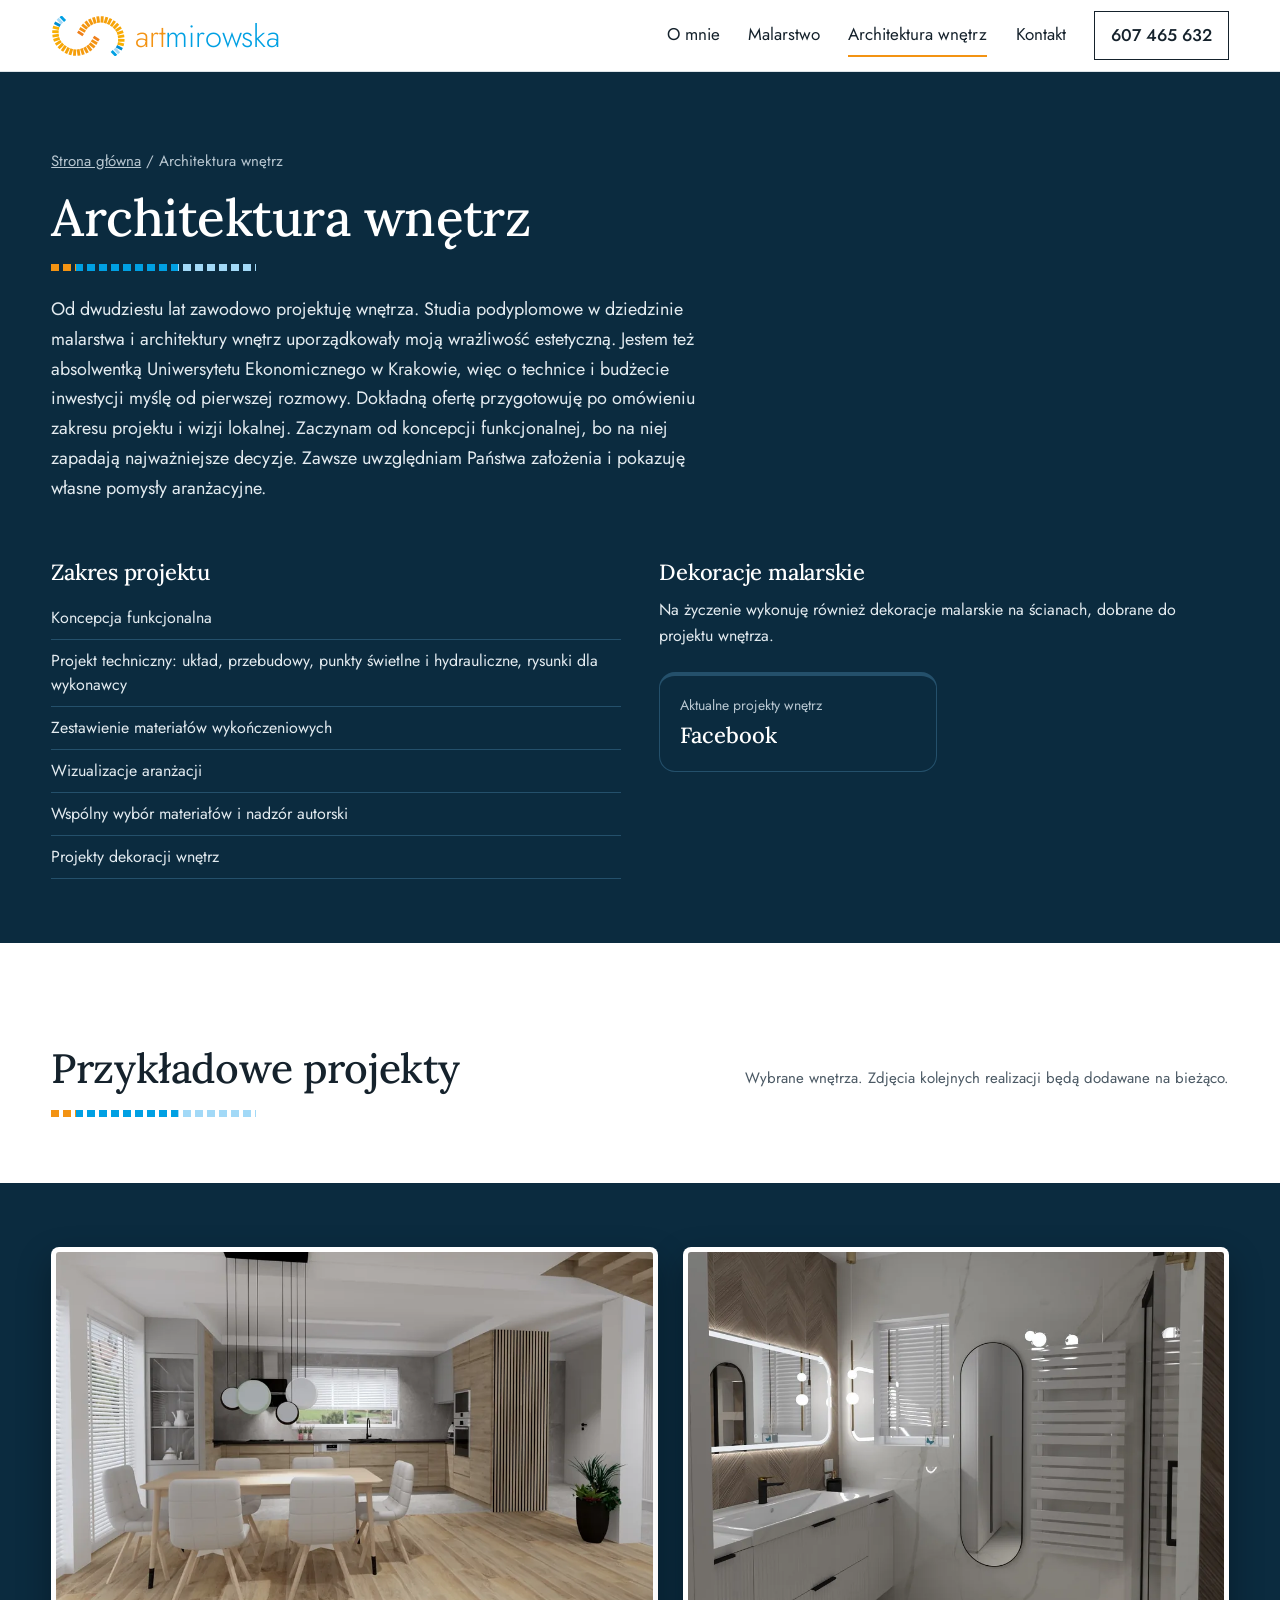
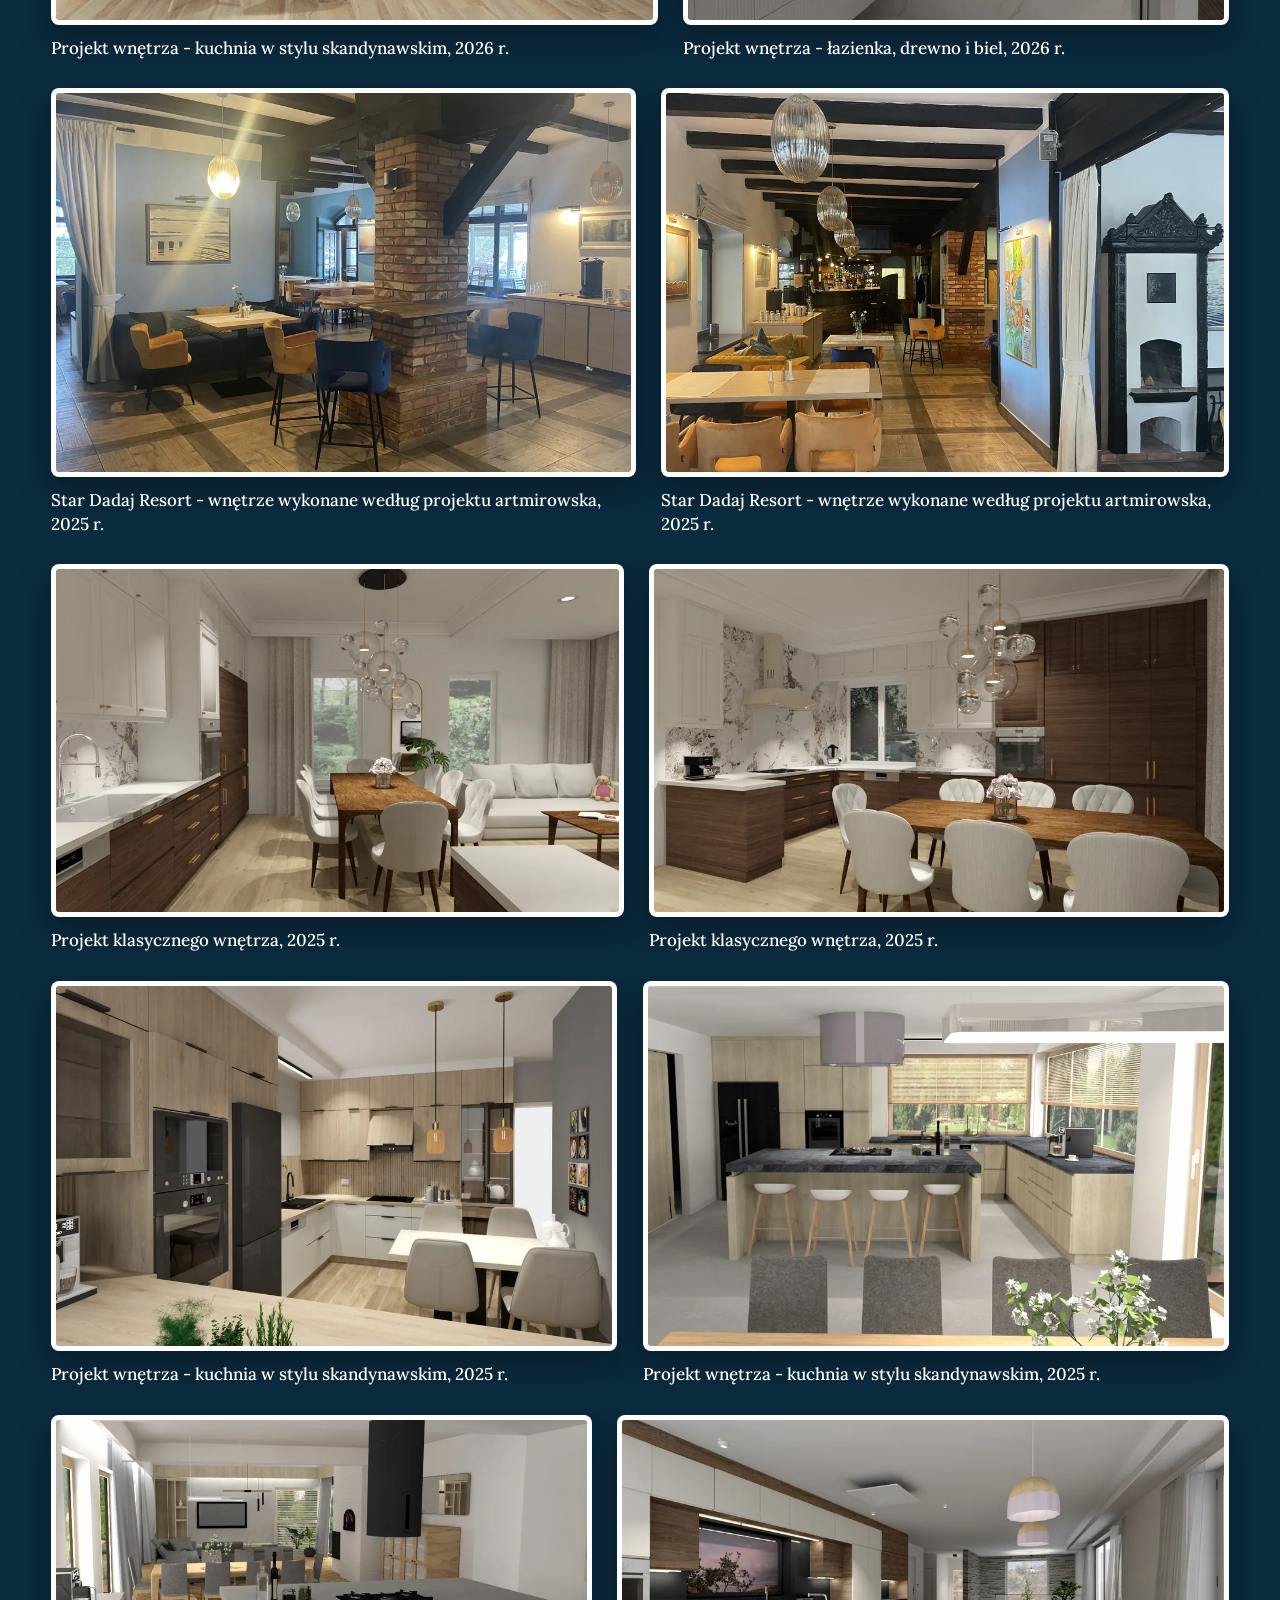
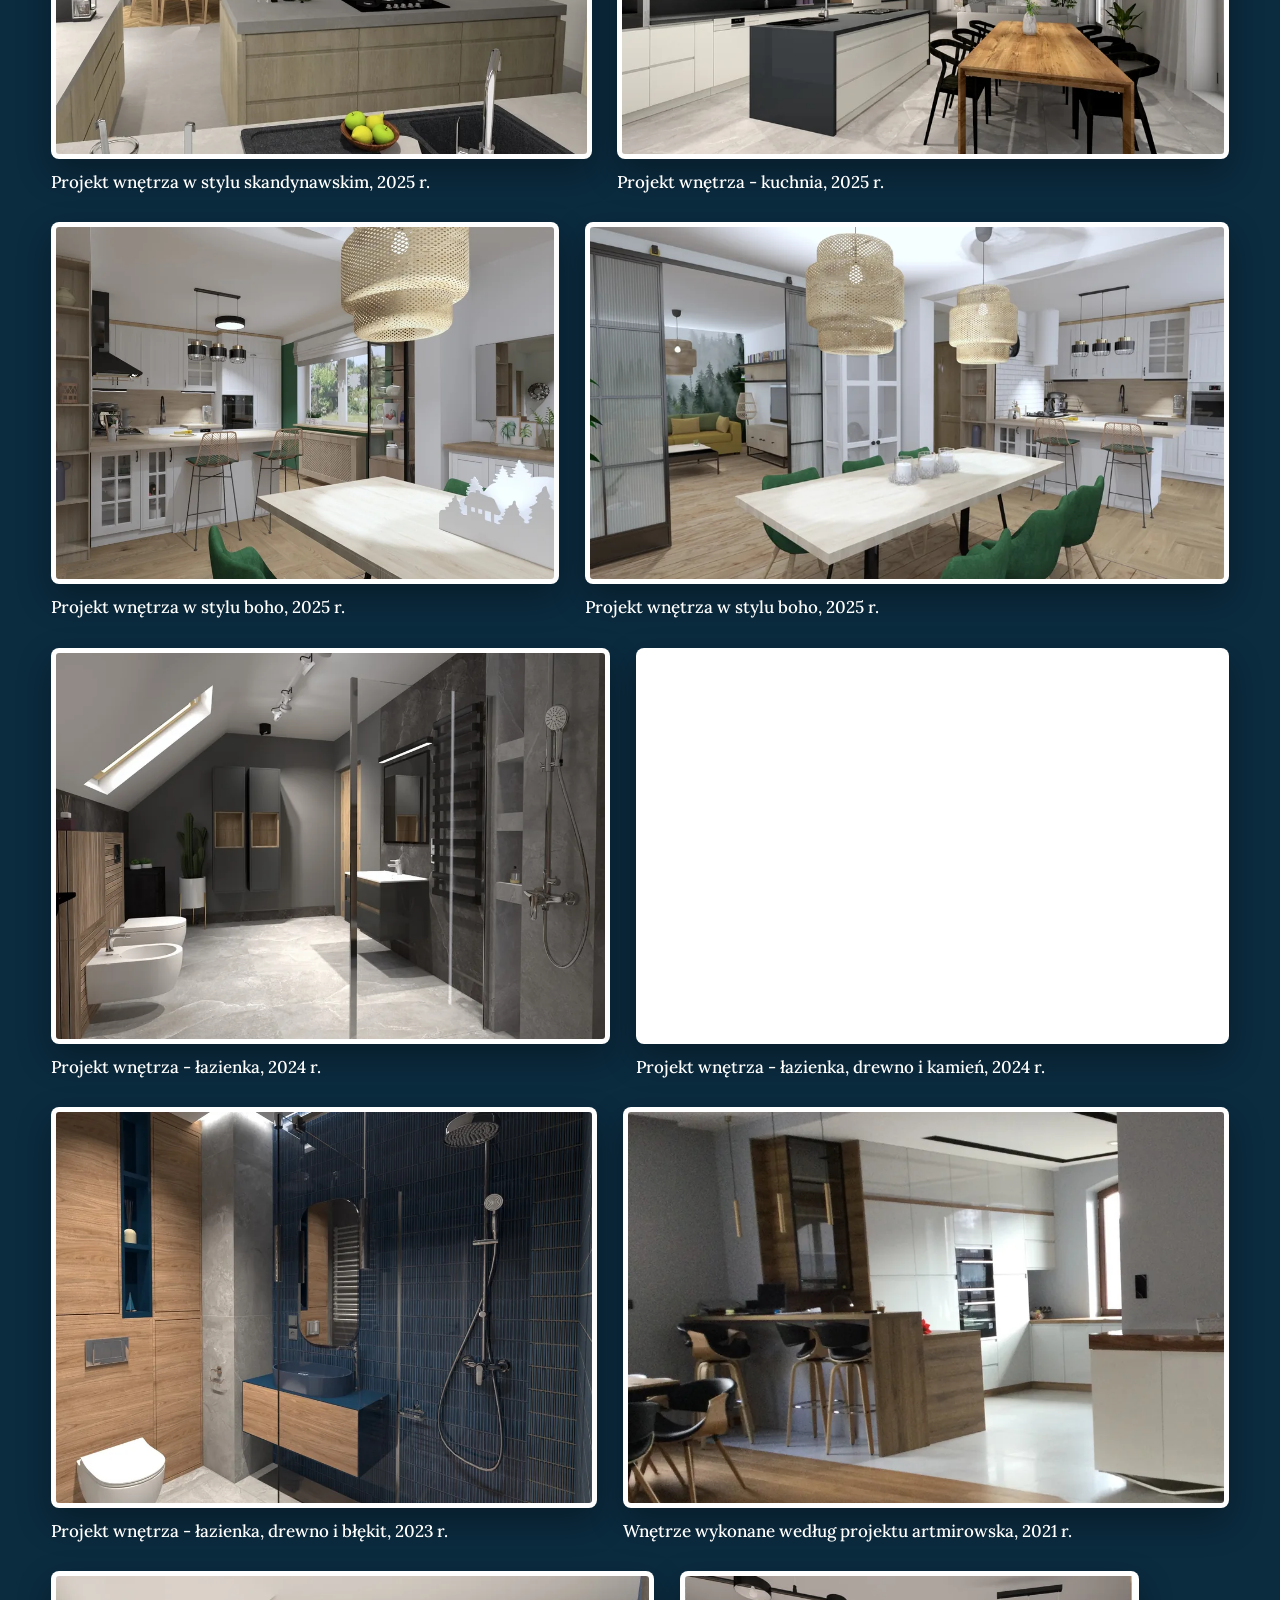
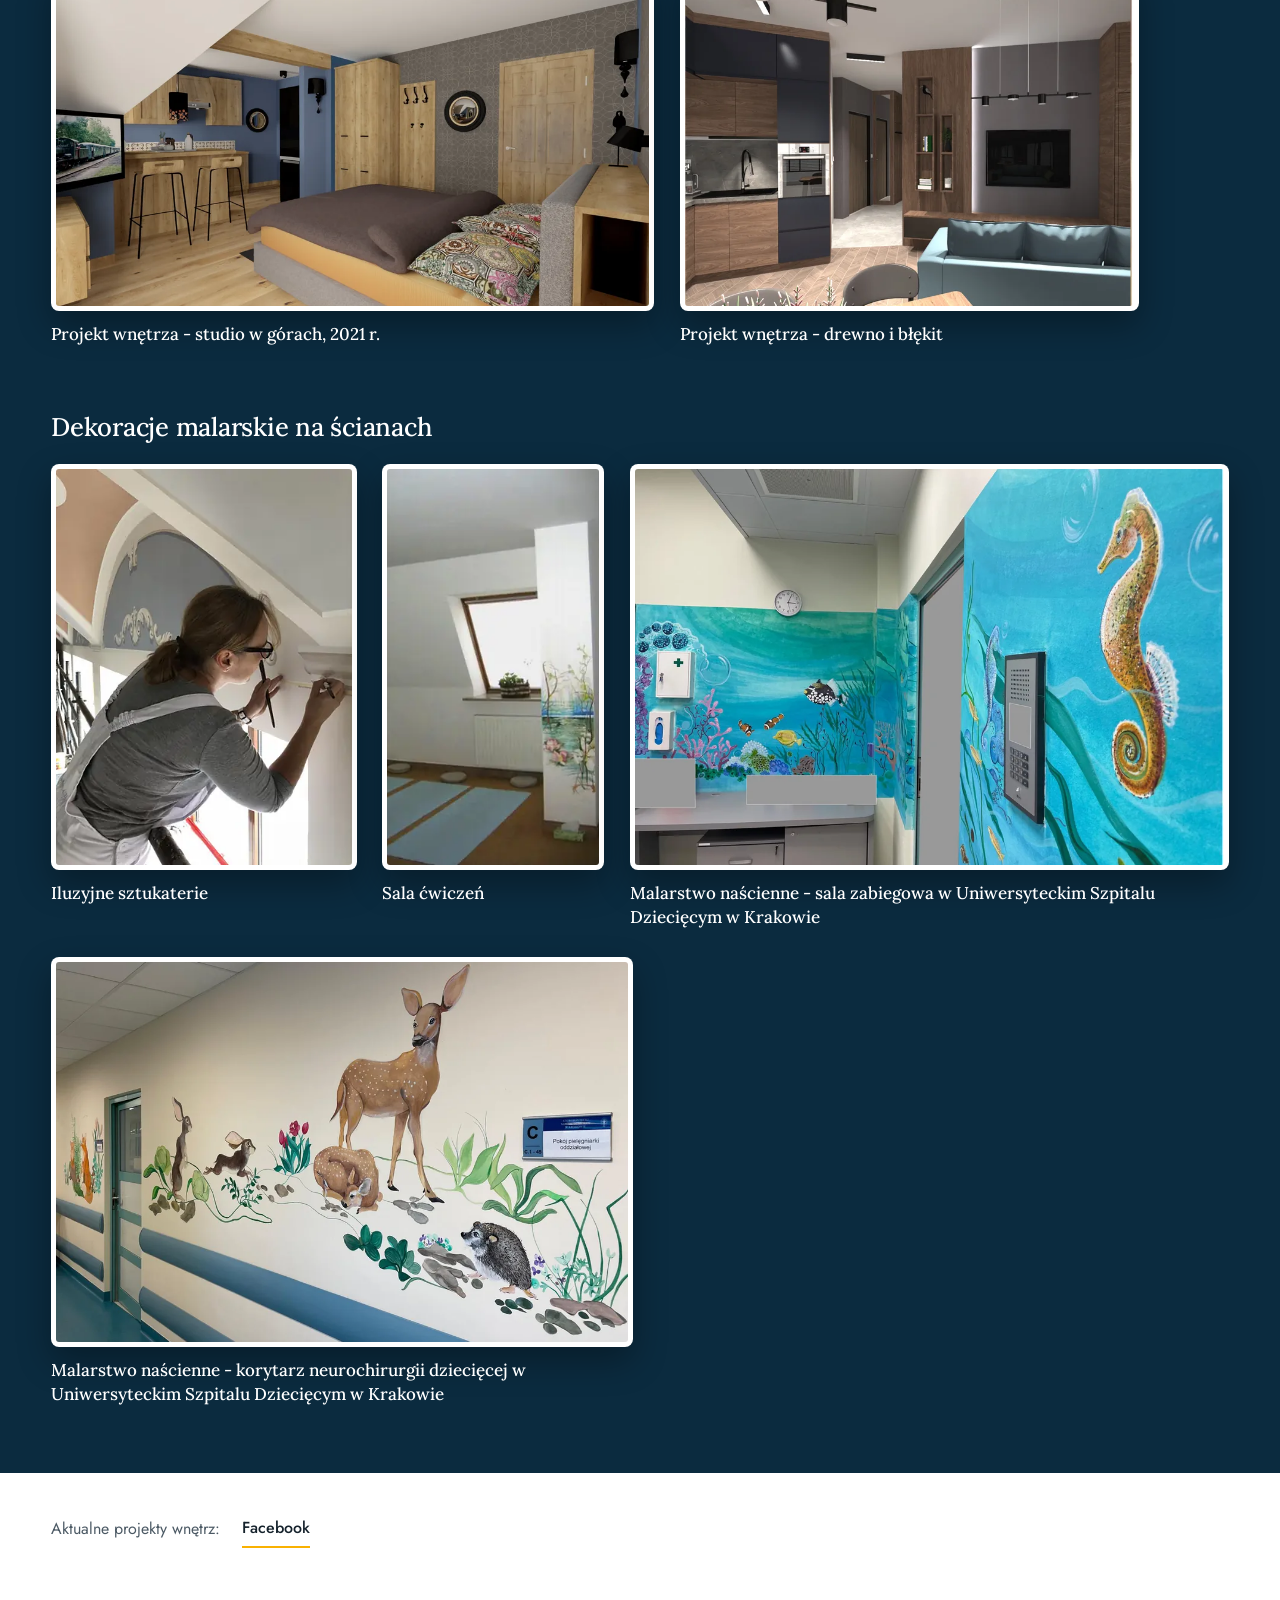
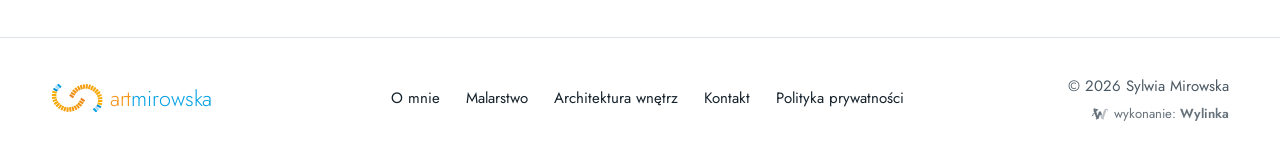
==== commit 9e8a5803: "Wiewiorka i Droga na grecka plaze dostepne; filtr: W sprzedazy bezposrednio" ====
--- a/architektura-wnetrz.html
+++ b/architektura-wnetrz.html
@@ -11,7 +11,7 @@
 <link rel="icon" href="data:image/svg+xml,%3Csvg%20xmlns%3D%22http%3A%2F%2Fwww.w3.org%2F2000%2Fsvg%22%20viewBox%3D%22-4%20-30%20122%20122%22%3E%3Cg%20id%3D%22hk%22%3E%3Crect%20x%3D%2215.80%22%20y%3D%22-0.90%22%20width%3D%224.4%22%20height%3D%229.8%22%20fill%3D%22%2300A0E3%22%20transform%3D%22rotate%28135.1%2018.00%204.00%29%22%2F%3E%3Crect%20x%3D%2211.30%22%20y%3D%222.98%22%20width%3D%224.4%22%20height%3D%229.8%22%20fill%3D%22%23A2D9F7%22%20transform%3D%22rotate%28137.2%2013.50%207.88%29%22%2F%3E%3Crect%20x%3D%227.54%22%20y%3D%227.58%22%20width%3D%224.4%22%20height%3D%229.8%22%20fill%3D%22%23008DD2%22%20transform%3D%22rotate%28117.8%209.74%2012.48%29%22%2F%3E%3Crect%20x%3D%225.42%22%20y%3D%2213.16%22%20width%3D%224.4%22%20height%3D%229.8%22%20fill%3D%22%23F9B101%22%20transform%3D%22rotate%28104.3%207.62%2018.06%29%22%2F%3E%3Crect%20x%3D%224.60%22%20y%3D%2219.04%22%20width%3D%224.4%22%20height%3D%229.8%22%20fill%3D%22%23F9AF02%22%20transform%3D%22rotate%2891.2%206.80%2023.94%29%22%2F%3E%3Crect%20x%3D%224.97%22%20y%3D%2224.99%22%20width%3D%224.4%22%20height%3D%229.8%22%20fill%3D%22%23F8AD03%22%20transform%3D%22rotate%2881.8%207.17%2029.89%29%22%2F%3E%3Crect%20x%3D%226.34%22%20y%3D%2230.77%22%20width%3D%224.4%22%20height%3D%229.8%22%20fill%3D%22%23F8AB05%22%20transform%3D%22rotate%2870.7%208.54%2035.67%29%22%2F%3E%3Crect%20x%3D%229.02%22%20y%3D%2236.08%22%20width%3D%224.4%22%20height%3D%229.8%22%20fill%3D%22%23F7A906%22%20transform%3D%22rotate%2856.2%2011.22%2040.98%29%22%2F%3E%3Crect%20x%3D%2212.81%22%20y%3D%2240.68%22%20width%3D%224.4%22%20height%3D%229.8%22%20fill%3D%22%23F7A707%22%20transform%3D%22rotate%2845.1%2015.01%2045.58%29%22%2F%3E%3Crect%20x%3D%2217.38%22%20y%3D%2244.51%22%20width%3D%224.4%22%20height%3D%229.8%22%20fill%3D%22%23F7A508%22%20transform%3D%22rotate%2834.9%2019.58%2049.41%29%22%2F%3E%3Crect%20x%3D%2222.51%22%20y%3D%2247.56%22%20width%3D%224.4%22%20height%3D%229.8%22%20fill%3D%22%23F6A309%22%20transform%3D%22rotate%2826.5%2024.71%2052.46%29%22%2F%3E%3Crect%20x%3D%2228.02%22%20y%3D%2249.80%22%20width%3D%224.4%22%20height%3D%229.8%22%20fill%3D%22%23F6A10B%22%20transform%3D%22rotate%2817.2%2030.22%2054.70%29%22%2F%3E%3Crect%20x%3D%2233.89%22%20y%3D%2250.89%22%20width%3D%224.4%22%20height%3D%229.8%22%20fill%3D%22%23F59F0C%22%20transform%3D%22rotate%283.2%2036.09%2055.79%29%22%2F%3E%3Crect%20x%3D%2239.85%22%20y%3D%2250.61%22%20width%3D%224.4%22%20height%3D%229.8%22%20fill%3D%22%23F59D0D%22%20transform%3D%22rotate%28-8.1%2042.05%2055.51%29%22%2F%3E%3Crect%20x%3D%2245.64%22%20y%3D%2249.31%22%20width%3D%224.4%22%20height%3D%229.8%22%20fill%3D%22%23F59B0E%22%20transform%3D%22rotate%28-17.1%2047.84%2054.21%29%22%2F%3E%3Crect%20x%3D%2251.14%22%20y%3D%2247.05%22%20width%3D%224.4%22%20height%3D%229.8%22%20fill%3D%22%23F4990F%22%20transform%3D%22rotate%28-27.6%2053.34%2051.95%29%22%2F%3E%3Crect%20x%3D%2256.17%22%20y%3D%2243.84%22%20width%3D%224.4%22%20height%3D%229.8%22%20fill%3D%22%23F49711%22%20transform%3D%22rotate%28-37.4%2058.37%2048.74%29%22%2F%3E%3Crect%20x%3D%2260.47%22%20y%3D%2239.74%22%20width%3D%224.4%22%20height%3D%229.8%22%20fill%3D%22%23F39512%22%20transform%3D%22rotate%28-51.6%2062.67%2044.64%29%22%2F%3E%3Crect%20x%3D%2263.79%22%20y%3D%2234.78%22%20width%3D%224.4%22%20height%3D%229.8%22%20fill%3D%22%23F39313%22%20transform%3D%22rotate%28-59.3%2065.99%2039.68%29%22%2F%3E%3Crect%20x%3D%2266.79%22%20y%3D%2229.62%22%20width%3D%224.4%22%20height%3D%229.8%22%20fill%3D%22%23EF7F1A%22%20transform%3D%22rotate%28-56.4%2068.99%2034.52%29%22%2F%3E%3C%2Fg%3E%3Cuse%20xmlns%3Axlink%3D%22http%3A%2F%2Fwww.w3.org%2F1999%2Fxlink%22%20href%3D%22%23hk%22%20transform%3D%22rotate%28180%2057%2030.5%29%22%2F%3E%3C%2Fsvg%3E">
 <link rel="preload" href="fonts/lora-rdzen.woff2" as="font" type="font/woff2" crossorigin>
 <link rel="preload" href="fonts/jost-rdzen.woff2" as="font" type="font/woff2" crossorigin>
-<link rel="stylesheet" href="style.css?v=2711e">
+<link rel="stylesheet" href="style.css?v=2711g">
 </head>
 <body>
 <a class="skip" href="#tresc">Przejdź do treści</a>
@@ -70,6 +70,6 @@
 <button class="p" type="button" aria-label="Poprzednie"><svg viewBox="0 0 22 22" aria-hidden="true"><path d="M14 3 6 11l8 8" fill="none" stroke="currentColor" stroke-width="1.8"/></svg></button>
 <button class="n" type="button" aria-label="Następne"><svg viewBox="0 0 22 22" aria-hidden="true"><path d="M8 3l8 8-8 8" fill="none" stroke="currentColor" stroke-width="1.8"/></svg></button>
 </div>
-<script src="app.js?v=2711e" defer></script>
+<script src="app.js?v=2711g" defer></script>
 </body>
 </html>
--- a/style.css
+++ b/style.css
@@ -372,3 +372,11 @@
 .ob figcaption a.gal:hover{border-bottom-color:var(--ink)}
 .lb figcaption a.gal{display:inline-block;margin-top:6px;color:#fff;text-decoration:none;border-bottom:2px solid var(--ye)}
 .wn-sub{color:#fff;font-family:var(--serif);font-weight:500;font-size:clamp(22px,2vw,28px);margin:clamp(44px,5vw,72px) 0 22px}
+/* filtr galerii: wszystkie / w sprzedazy / w galerii / niedostepne */
+.flt{display:flex;flex-wrap:wrap;gap:10px;margin:0 0 clamp(22px,2.6vw,34px)}
+.flt button{font:inherit;font-size:15px;padding:9px 16px;border:1px solid #cdbfae;background:#fff;color:var(--ink);border-radius:999px;cursor:pointer;min-height:44px}
+.flt button span{color:var(--muted);margin-left:4px}
+.flt button[aria-pressed=true]{background:var(--teal);border-color:var(--teal);color:#fff}
+.flt button[aria-pressed=true] span{color:#d7e6ea}
+.siatka .ob[hidden]{display:none}
+@media (max-width:760px){.flt{gap:8px}.flt button{font-size:14px;padding:8px 13px}}
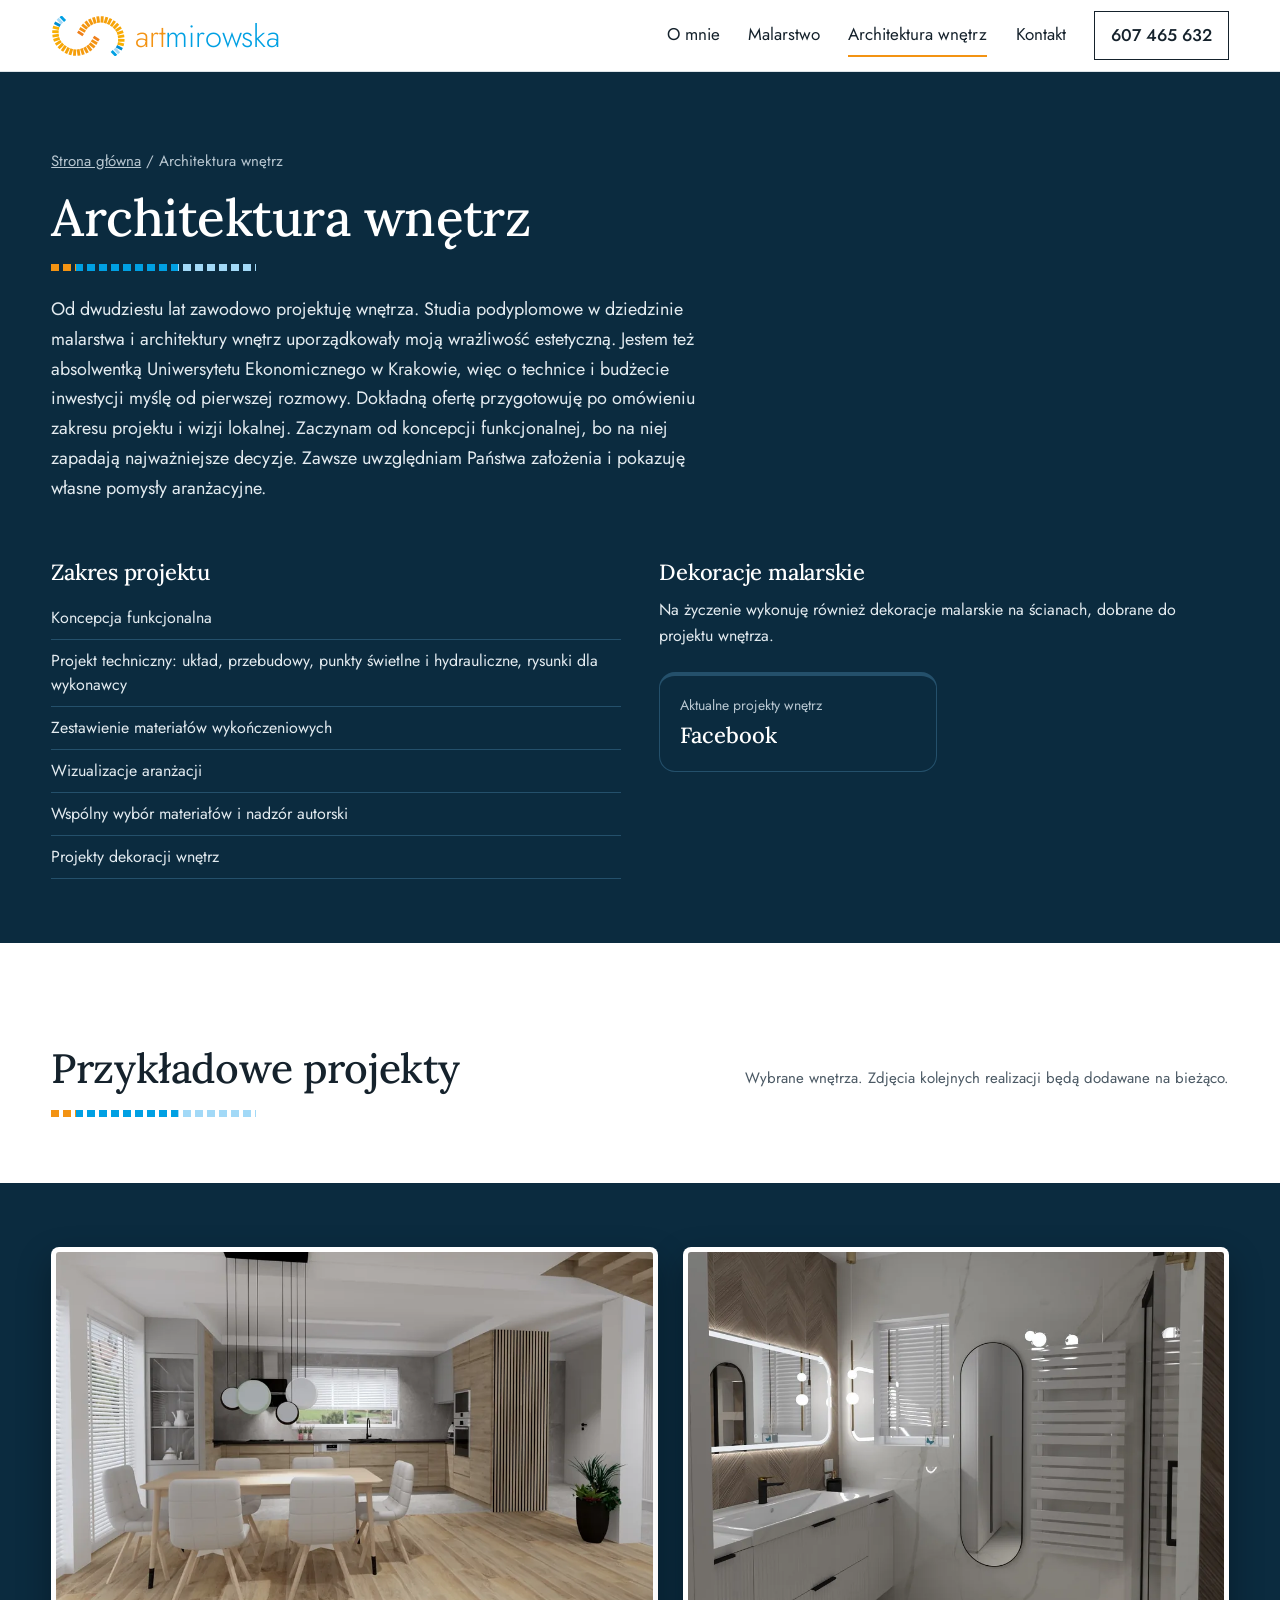
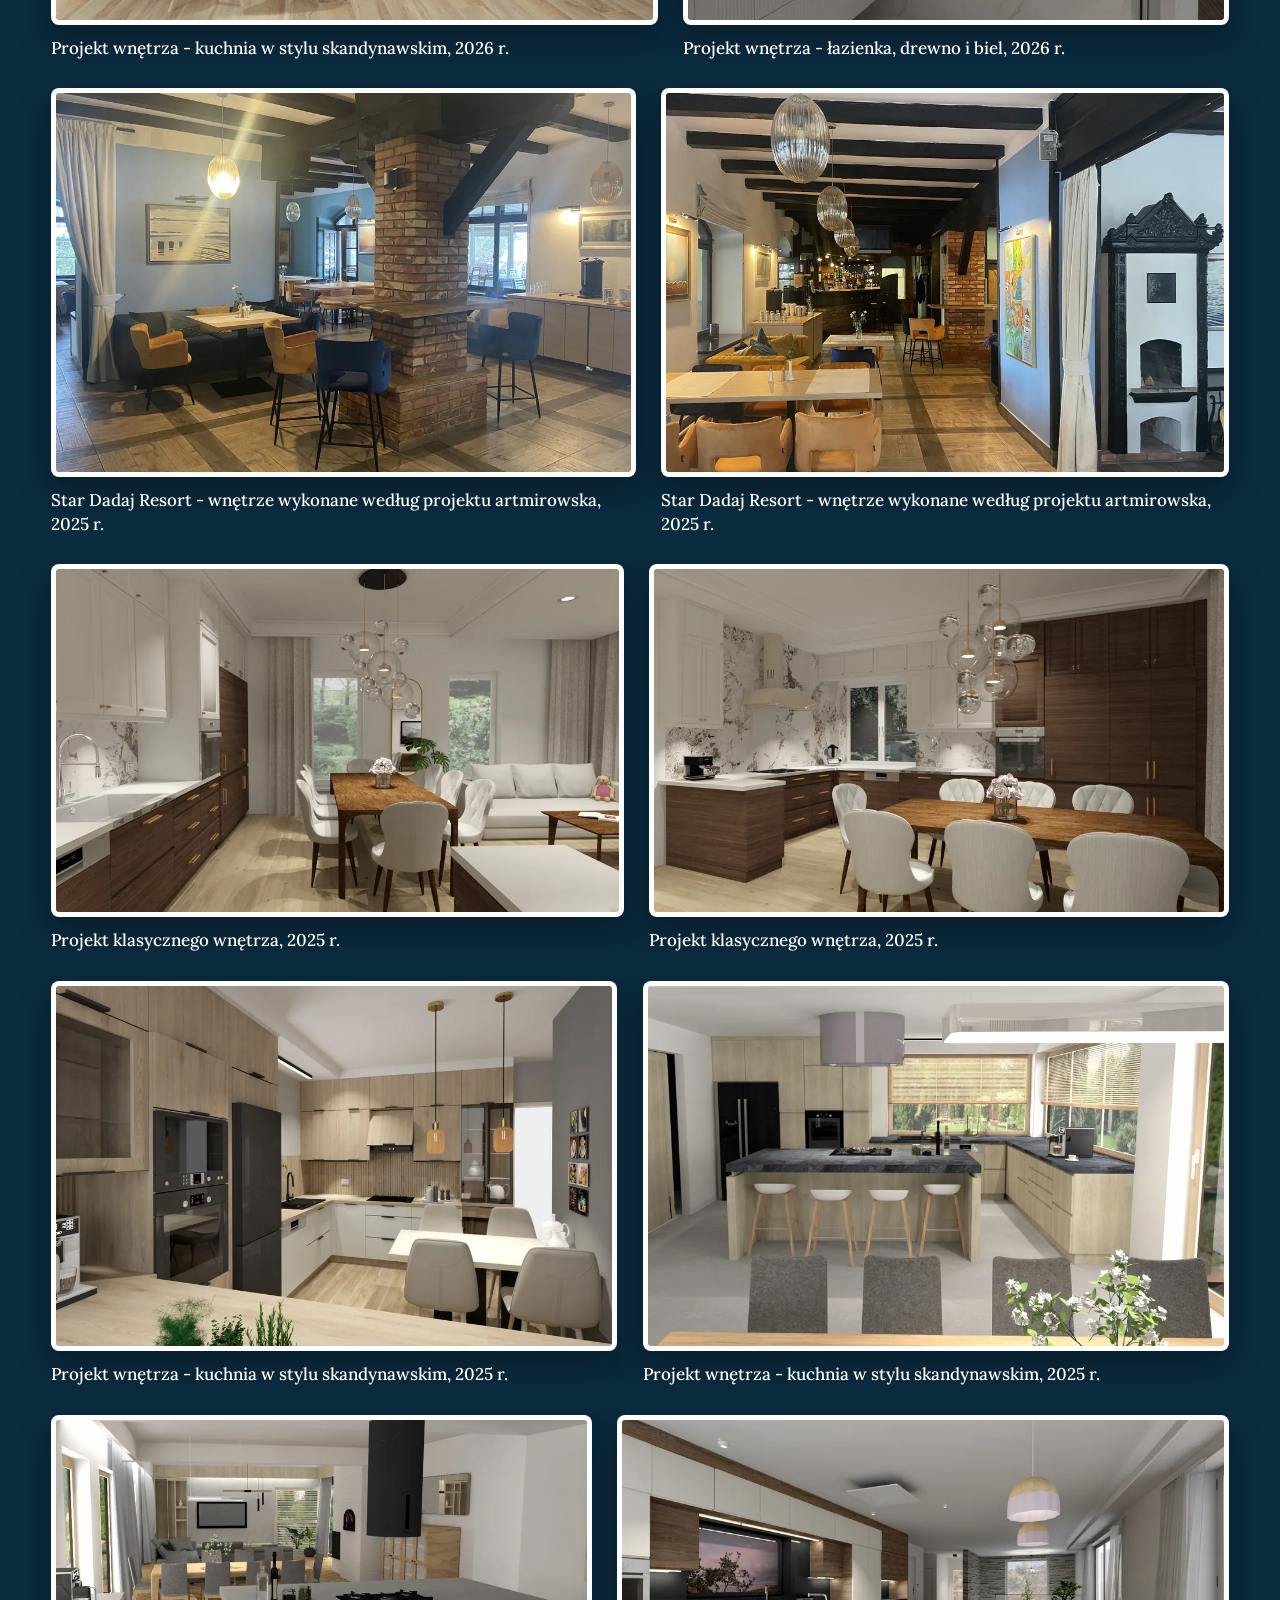
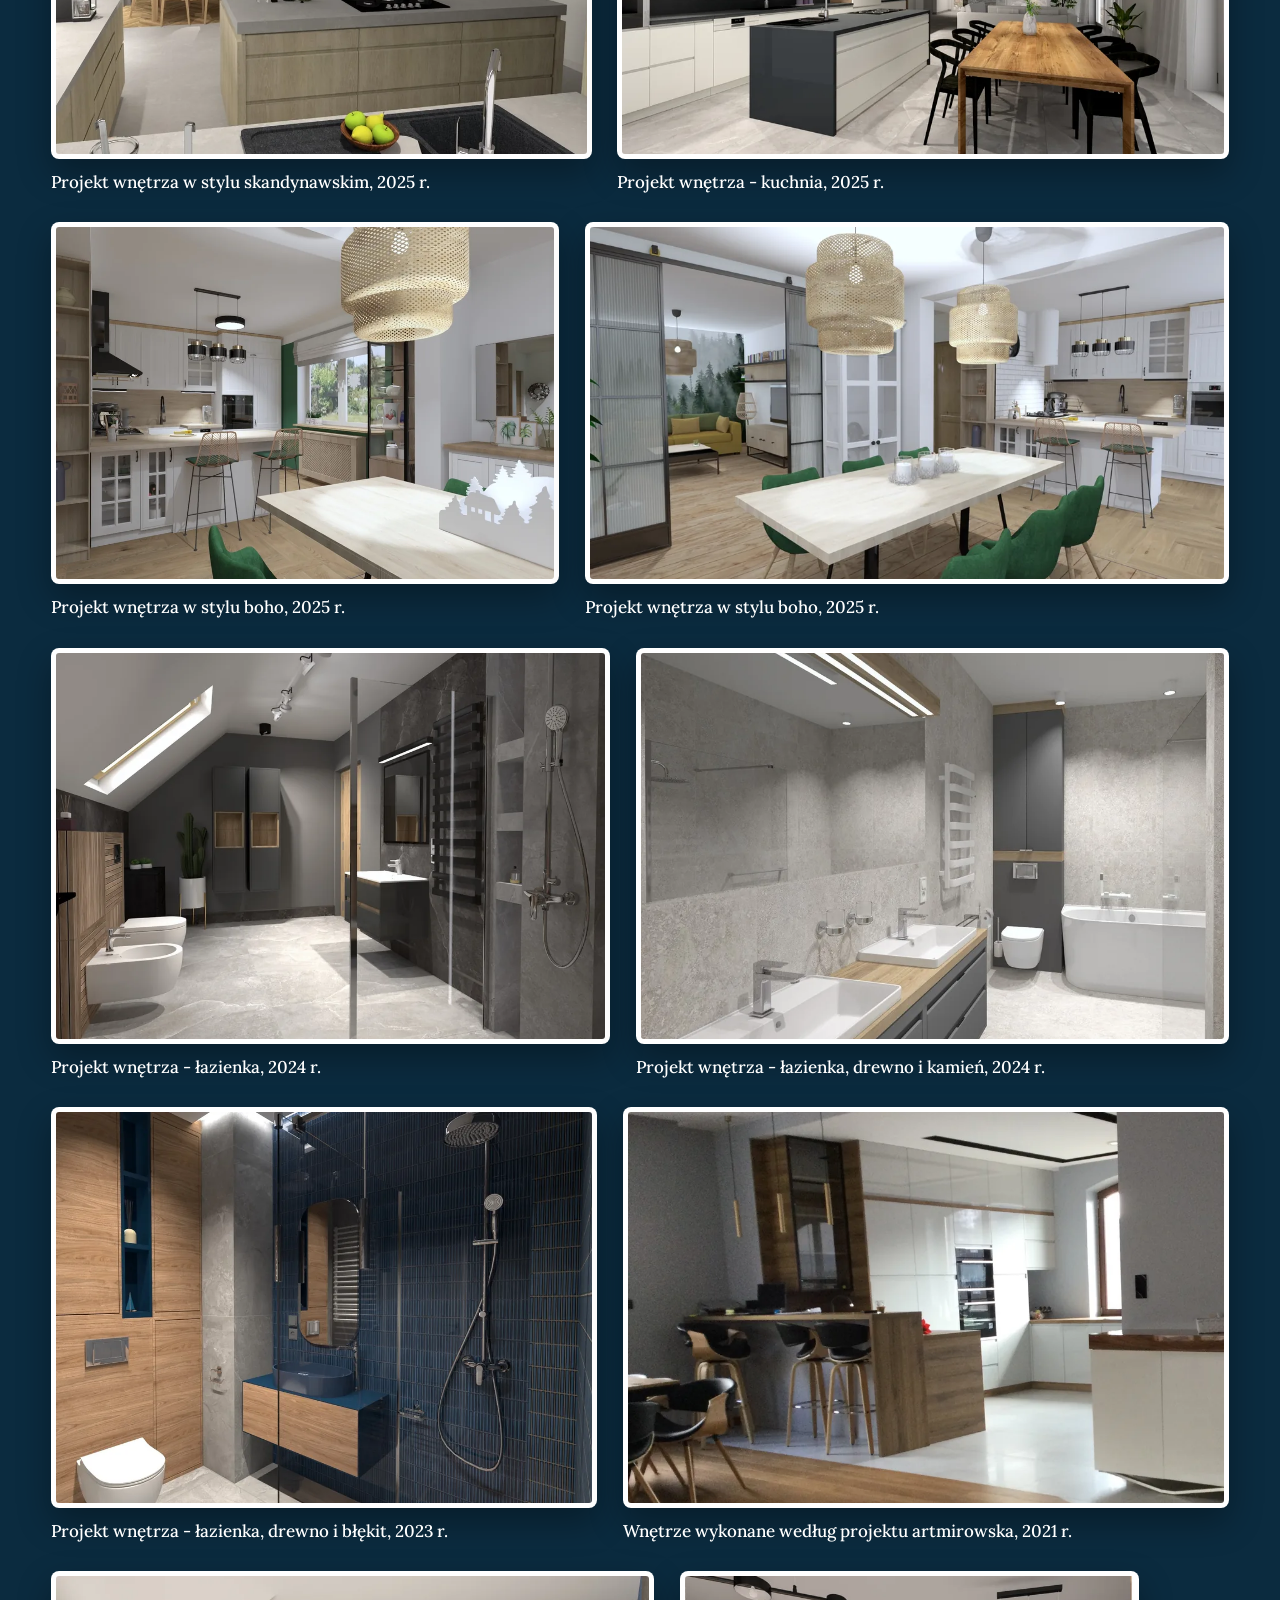
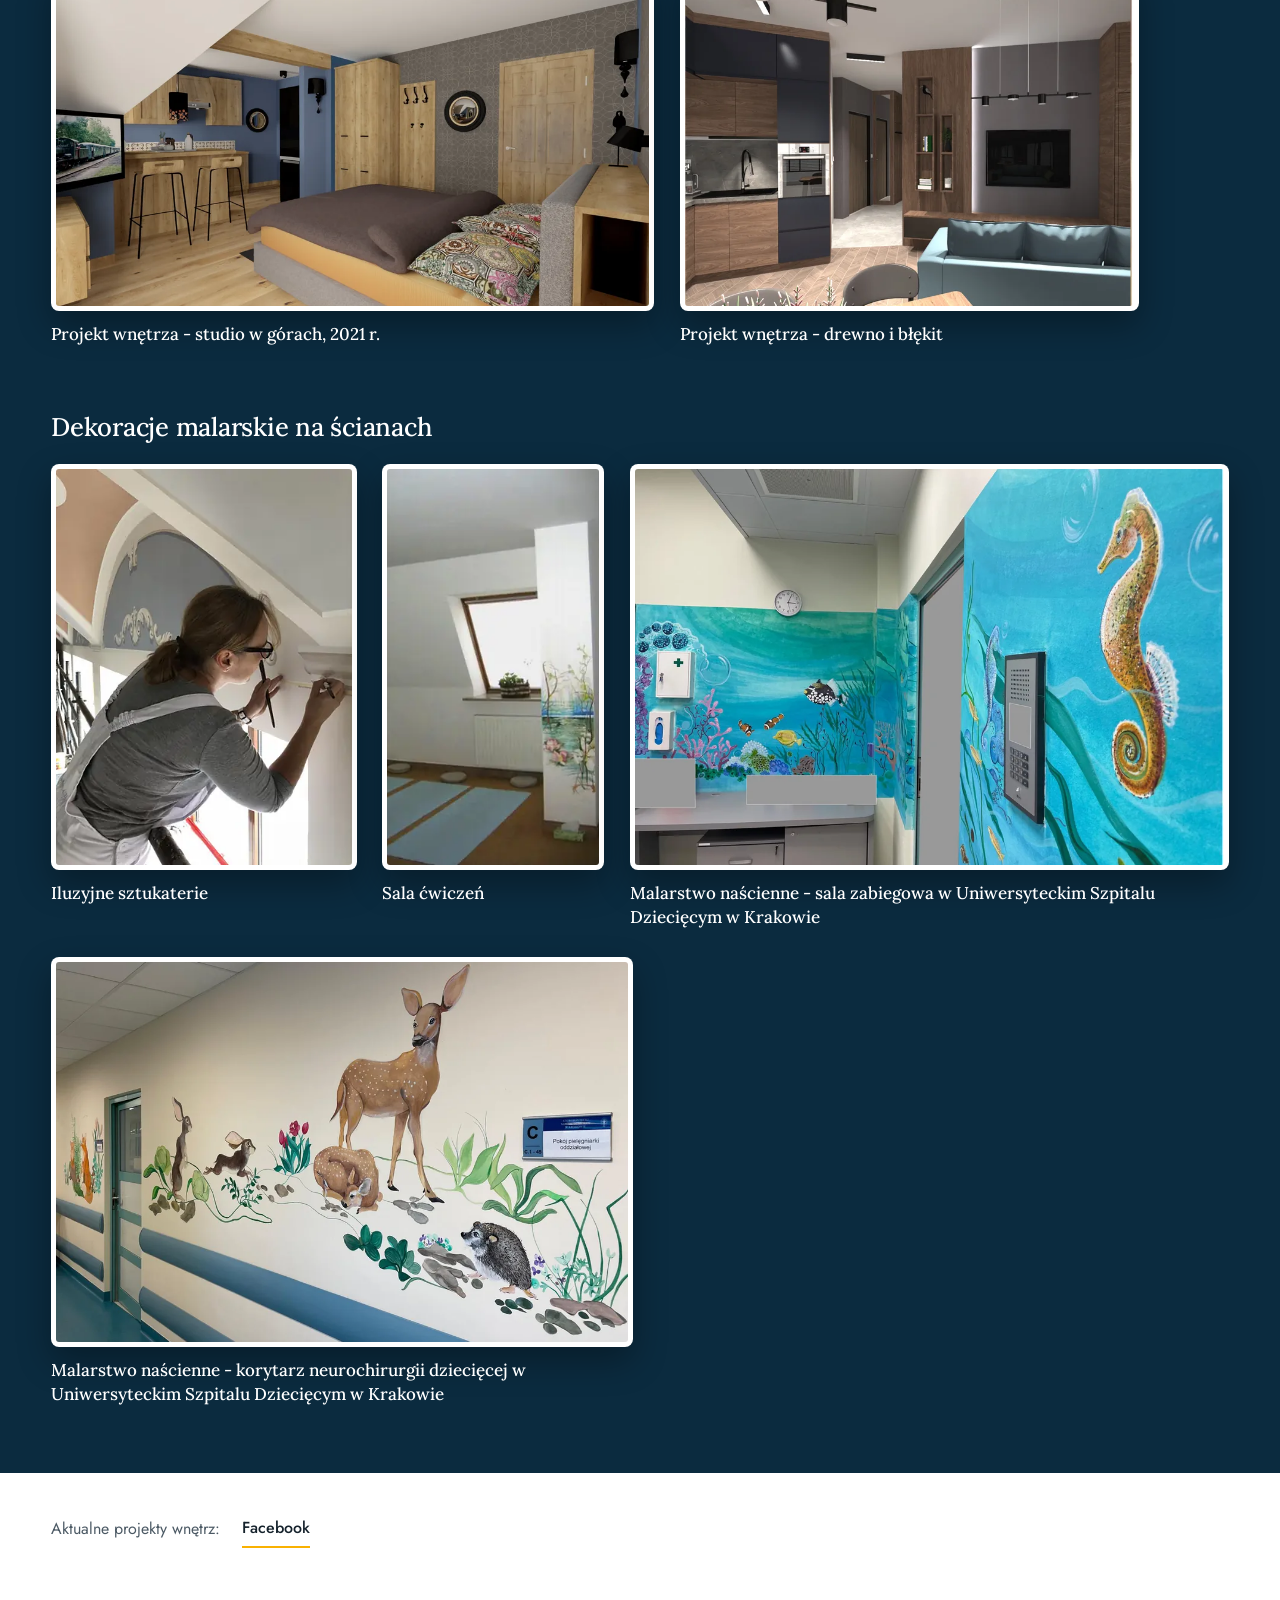
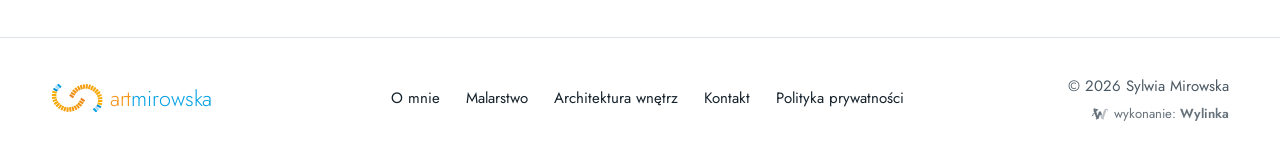
==== commit 5f44cfd9: "Niedostepne: wybrane prace z przeszlosci wg listy klientki; winniczki i pustynia dostepne" ====
--- a/architektura-wnetrz.html
+++ b/architektura-wnetrz.html
@@ -11,7 +11,7 @@
 <link rel="icon" href="data:image/svg+xml,%3Csvg%20xmlns%3D%22http%3A%2F%2Fwww.w3.org%2F2000%2Fsvg%22%20viewBox%3D%22-4%20-30%20122%20122%22%3E%3Cg%20id%3D%22hk%22%3E%3Crect%20x%3D%2215.80%22%20y%3D%22-0.90%22%20width%3D%224.4%22%20height%3D%229.8%22%20fill%3D%22%2300A0E3%22%20transform%3D%22rotate%28135.1%2018.00%204.00%29%22%2F%3E%3Crect%20x%3D%2211.30%22%20y%3D%222.98%22%20width%3D%224.4%22%20height%3D%229.8%22%20fill%3D%22%23A2D9F7%22%20transform%3D%22rotate%28137.2%2013.50%207.88%29%22%2F%3E%3Crect%20x%3D%227.54%22%20y%3D%227.58%22%20width%3D%224.4%22%20height%3D%229.8%22%20fill%3D%22%23008DD2%22%20transform%3D%22rotate%28117.8%209.74%2012.48%29%22%2F%3E%3Crect%20x%3D%225.42%22%20y%3D%2213.16%22%20width%3D%224.4%22%20height%3D%229.8%22%20fill%3D%22%23F9B101%22%20transform%3D%22rotate%28104.3%207.62%2018.06%29%22%2F%3E%3Crect%20x%3D%224.60%22%20y%3D%2219.04%22%20width%3D%224.4%22%20height%3D%229.8%22%20fill%3D%22%23F9AF02%22%20transform%3D%22rotate%2891.2%206.80%2023.94%29%22%2F%3E%3Crect%20x%3D%224.97%22%20y%3D%2224.99%22%20width%3D%224.4%22%20height%3D%229.8%22%20fill%3D%22%23F8AD03%22%20transform%3D%22rotate%2881.8%207.17%2029.89%29%22%2F%3E%3Crect%20x%3D%226.34%22%20y%3D%2230.77%22%20width%3D%224.4%22%20height%3D%229.8%22%20fill%3D%22%23F8AB05%22%20transform%3D%22rotate%2870.7%208.54%2035.67%29%22%2F%3E%3Crect%20x%3D%229.02%22%20y%3D%2236.08%22%20width%3D%224.4%22%20height%3D%229.8%22%20fill%3D%22%23F7A906%22%20transform%3D%22rotate%2856.2%2011.22%2040.98%29%22%2F%3E%3Crect%20x%3D%2212.81%22%20y%3D%2240.68%22%20width%3D%224.4%22%20height%3D%229.8%22%20fill%3D%22%23F7A707%22%20transform%3D%22rotate%2845.1%2015.01%2045.58%29%22%2F%3E%3Crect%20x%3D%2217.38%22%20y%3D%2244.51%22%20width%3D%224.4%22%20height%3D%229.8%22%20fill%3D%22%23F7A508%22%20transform%3D%22rotate%2834.9%2019.58%2049.41%29%22%2F%3E%3Crect%20x%3D%2222.51%22%20y%3D%2247.56%22%20width%3D%224.4%22%20height%3D%229.8%22%20fill%3D%22%23F6A309%22%20transform%3D%22rotate%2826.5%2024.71%2052.46%29%22%2F%3E%3Crect%20x%3D%2228.02%22%20y%3D%2249.80%22%20width%3D%224.4%22%20height%3D%229.8%22%20fill%3D%22%23F6A10B%22%20transform%3D%22rotate%2817.2%2030.22%2054.70%29%22%2F%3E%3Crect%20x%3D%2233.89%22%20y%3D%2250.89%22%20width%3D%224.4%22%20height%3D%229.8%22%20fill%3D%22%23F59F0C%22%20transform%3D%22rotate%283.2%2036.09%2055.79%29%22%2F%3E%3Crect%20x%3D%2239.85%22%20y%3D%2250.61%22%20width%3D%224.4%22%20height%3D%229.8%22%20fill%3D%22%23F59D0D%22%20transform%3D%22rotate%28-8.1%2042.05%2055.51%29%22%2F%3E%3Crect%20x%3D%2245.64%22%20y%3D%2249.31%22%20width%3D%224.4%22%20height%3D%229.8%22%20fill%3D%22%23F59B0E%22%20transform%3D%22rotate%28-17.1%2047.84%2054.21%29%22%2F%3E%3Crect%20x%3D%2251.14%22%20y%3D%2247.05%22%20width%3D%224.4%22%20height%3D%229.8%22%20fill%3D%22%23F4990F%22%20transform%3D%22rotate%28-27.6%2053.34%2051.95%29%22%2F%3E%3Crect%20x%3D%2256.17%22%20y%3D%2243.84%22%20width%3D%224.4%22%20height%3D%229.8%22%20fill%3D%22%23F49711%22%20transform%3D%22rotate%28-37.4%2058.37%2048.74%29%22%2F%3E%3Crect%20x%3D%2260.47%22%20y%3D%2239.74%22%20width%3D%224.4%22%20height%3D%229.8%22%20fill%3D%22%23F39512%22%20transform%3D%22rotate%28-51.6%2062.67%2044.64%29%22%2F%3E%3Crect%20x%3D%2263.79%22%20y%3D%2234.78%22%20width%3D%224.4%22%20height%3D%229.8%22%20fill%3D%22%23F39313%22%20transform%3D%22rotate%28-59.3%2065.99%2039.68%29%22%2F%3E%3Crect%20x%3D%2266.79%22%20y%3D%2229.62%22%20width%3D%224.4%22%20height%3D%229.8%22%20fill%3D%22%23EF7F1A%22%20transform%3D%22rotate%28-56.4%2068.99%2034.52%29%22%2F%3E%3C%2Fg%3E%3Cuse%20xmlns%3Axlink%3D%22http%3A%2F%2Fwww.w3.org%2F1999%2Fxlink%22%20href%3D%22%23hk%22%20transform%3D%22rotate%28180%2057%2030.5%29%22%2F%3E%3C%2Fsvg%3E">
 <link rel="preload" href="fonts/lora-rdzen.woff2" as="font" type="font/woff2" crossorigin>
 <link rel="preload" href="fonts/jost-rdzen.woff2" as="font" type="font/woff2" crossorigin>
-<link rel="stylesheet" href="style.css?v=2711g">
+<link rel="stylesheet" href="style.css?v=2711h">
 </head>
 <body>
 <a class="skip" href="#tresc">Przejdź do treści</a>
@@ -70,6 +70,6 @@
 <button class="p" type="button" aria-label="Poprzednie"><svg viewBox="0 0 22 22" aria-hidden="true"><path d="M14 3 6 11l8 8" fill="none" stroke="currentColor" stroke-width="1.8"/></svg></button>
 <button class="n" type="button" aria-label="Następne"><svg viewBox="0 0 22 22" aria-hidden="true"><path d="M8 3l8 8-8 8" fill="none" stroke="currentColor" stroke-width="1.8"/></svg></button>
 </div>
-<script src="app.js?v=2711g" defer></script>
+<script src="app.js?v=2711h" defer></script>
 </body>
 </html>
